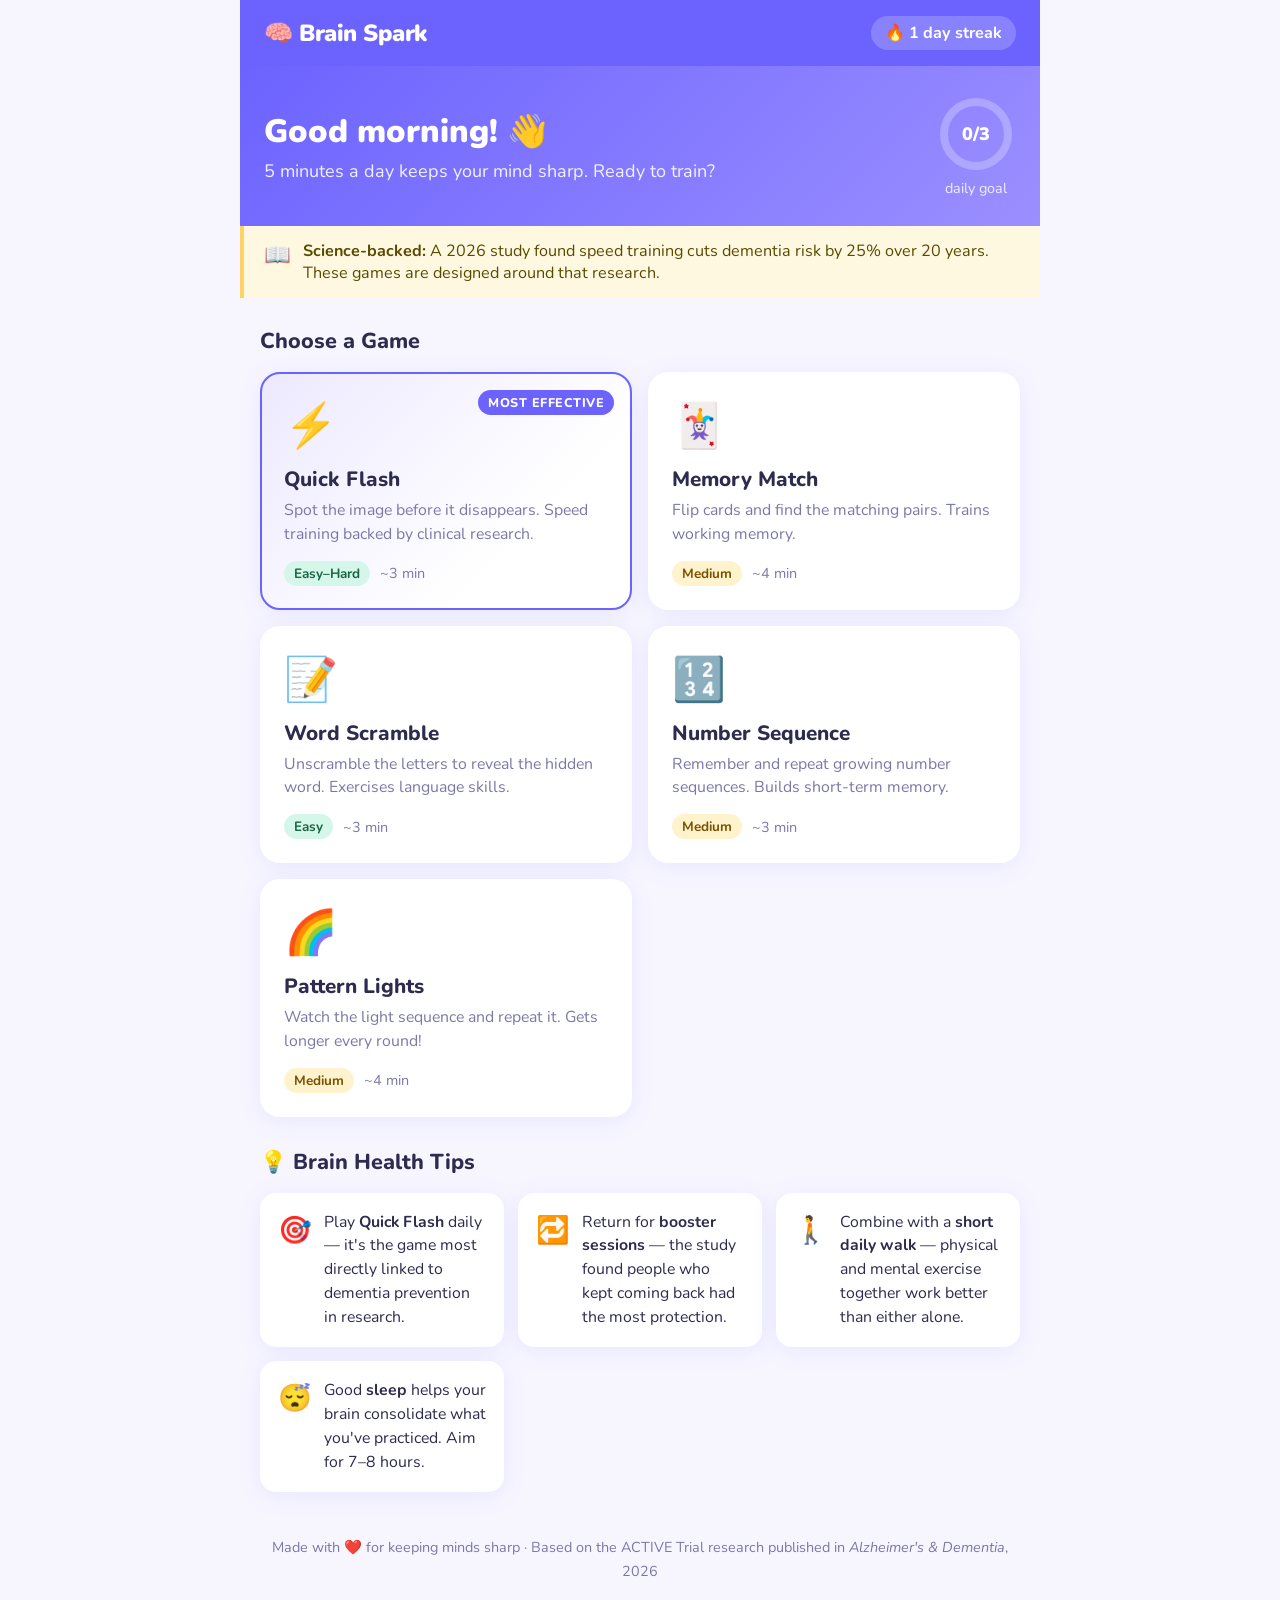
==== index.html @ 7aed293d "Initial Brain Spark app with 5 dementia-prevention games" ====
<!DOCTYPE html>
<html lang="en">
<head>
  <meta charset="UTF-8">
  <meta name="viewport" content="width=device-width, initial-scale=1.0, maximum-scale=1.0">
  <title>Brain Spark – Keep Your Mind Sharp</title>
  <link rel="stylesheet" href="style.css">
  <link rel="preconnect" href="https://fonts.googleapis.com">
  <link href="https://fonts.googleapis.com/css2?family=Nunito:wght@400;600;700;800;900&display=swap" rel="stylesheet">
</head>
<body>
  <div class="app">
    <!-- Header -->
    <header class="header">
      <div class="header-inner">
        <div class="logo">🧠 Brain Spark</div>
        <div class="streak-badge" id="streakBadge">🔥 <span id="streakCount">0</span> day streak</div>
      </div>
    </header>

    <!-- Welcome Banner -->
    <section class="welcome-banner">
      <div class="welcome-text">
        <h1>Good <span id="timeGreeting">day</span>! 👋</h1>
        <p>5 minutes a day keeps your mind sharp. Ready to train?</p>
      </div>
      <div class="daily-progress">
        <div class="progress-ring-wrap">
          <svg class="progress-ring" viewBox="0 0 80 80">
            <circle class="ring-bg" cx="40" cy="40" r="32"/>
            <circle class="ring-fill" id="progressRing" cx="40" cy="40" r="32"
              stroke-dasharray="201" stroke-dashoffset="201"/>
          </svg>
          <div class="ring-label"><span id="gamesPlayed">0</span>/3</div>
        </div>
        <p class="progress-caption">daily goal</p>
      </div>
    </section>

    <!-- Research callout -->
    <div class="research-banner">
      <span class="research-icon">📖</span>
      <span><strong>Science-backed:</strong> A 2026 study found speed training cuts dementia risk by 25% over 20 years. These games are designed around that research.</span>
    </div>

    <!-- Game Grid -->
    <section class="games-section">
      <h2 class="section-title">Choose a Game</h2>
      <div class="game-grid">

        <a href="games/quick-flash.html" class="game-card featured">
          <div class="game-icon">⚡</div>
          <div class="card-badge">Most Effective</div>
          <h3>Quick Flash</h3>
          <p>Spot the image before it disappears. Speed training backed by clinical research.</p>
          <div class="game-meta">
            <span class="difficulty easy">Easy–Hard</span>
            <span class="duration">~3 min</span>
          </div>
        </a>

        <a href="games/memory-match.html" class="game-card">
          <div class="game-icon">🃏</div>
          <h3>Memory Match</h3>
          <p>Flip cards and find the matching pairs. Trains working memory.</p>
          <div class="game-meta">
            <span class="difficulty medium">Medium</span>
            <span class="duration">~4 min</span>
          </div>
        </a>

        <a href="games/word-scramble.html" class="game-card">
          <div class="game-icon">📝</div>
          <h3>Word Scramble</h3>
          <p>Unscramble the letters to reveal the hidden word. Exercises language skills.</p>
          <div class="game-meta">
            <span class="difficulty easy">Easy</span>
            <span class="duration">~3 min</span>
          </div>
        </a>

        <a href="games/number-sequence.html" class="game-card">
          <div class="game-icon">🔢</div>
          <h3>Number Sequence</h3>
          <p>Remember and repeat growing number sequences. Builds short-term memory.</p>
          <div class="game-meta">
            <span class="difficulty medium">Medium</span>
            <span class="duration">~3 min</span>
          </div>
        </a>

        <a href="games/pattern-lights.html" class="game-card">
          <div class="game-icon">🌈</div>
          <h3>Pattern Lights</h3>
          <p>Watch the light sequence and repeat it. Gets longer every round!</p>
          <div class="game-meta">
            <span class="difficulty medium">Medium</span>
            <span class="duration">~4 min</span>
          </div>
        </a>

      </div>
    </section>

    <!-- Tips section -->
    <section class="tips-section">
      <h2 class="section-title">💡 Brain Health Tips</h2>
      <div class="tips-grid">
        <div class="tip-card">
          <div class="tip-icon">🎯</div>
          <p>Play <strong>Quick Flash</strong> daily — it's the game most directly linked to dementia prevention in research.</p>
        </div>
        <div class="tip-card">
          <div class="tip-icon">🔁</div>
          <p>Return for <strong>booster sessions</strong> — the study found people who kept coming back had the most protection.</p>
        </div>
        <div class="tip-card">
          <div class="tip-icon">🚶</div>
          <p>Combine with a <strong>short daily walk</strong> — physical and mental exercise together work better than either alone.</p>
        </div>
        <div class="tip-card">
          <div class="tip-icon">😴</div>
          <p>Good <strong>sleep</strong> helps your brain consolidate what you've practiced. Aim for 7–8 hours.</p>
        </div>
      </div>
    </section>

    <footer class="footer">
      <p>Made with ❤️ for keeping minds sharp · Based on the ACTIVE Trial research published in <em>Alzheimer's & Dementia</em>, 2026</p>
    </footer>
  </div>

  <script>
    // Greeting
    const hour = new Date().getHours();
    const greet = hour < 12 ? 'morning' : hour < 18 ? 'afternoon' : 'evening';
    document.getElementById('timeGreeting').textContent = greet;

    // Streak & progress from localStorage
    const today = new Date().toDateString();
    let stats = JSON.parse(localStorage.getItem('brainSpark') || '{}');
    if (!stats.lastDate) stats = { streak: 0, lastDate: '', gamesPlayed: 0, totalSessions: 0 };

    if (stats.lastDate !== today) {
      const yesterday = new Date(); yesterday.setDate(yesterday.getDate() - 1);
      if (stats.lastDate === yesterday.toDateString()) {
        stats.streak = (stats.streak || 0) + 1;
      } else if (stats.lastDate !== today) {
        stats.streak = 1;
      }
      stats.gamesPlayed = 0;
      stats.lastDate = today;
      localStorage.setItem('brainSpark', JSON.stringify(stats));
    }

    document.getElementById('streakCount').textContent = stats.streak || 0;
    const gp = Math.min(stats.gamesPlayed || 0, 3);
    document.getElementById('gamesPlayed').textContent = gp;
    const offset = 201 - (201 * gp / 3);
    document.getElementById('progressRing').style.strokeDashoffset = offset;
  </script>
</body>
</html>
---- style.css ----
*, *::before, *::after { box-sizing: border-box; margin: 0; padding: 0; }

:root {
  --primary: #6c63ff;
  --primary-light: #ede9ff;
  --accent: #ff6584;
  --green: #43c59e;
  --yellow: #ffd166;
  --orange: #f4845f;
  --bg: #f7f6ff;
  --card-bg: #ffffff;
  --text: #2d2b4e;
  --text-muted: #7b78a8;
  --radius: 20px;
  --shadow: 0 4px 24px rgba(108,99,255,0.10);
}

html { font-size: 18px; }

body {
  font-family: 'Nunito', sans-serif;
  background: var(--bg);
  color: var(--text);
  min-height: 100vh;
}

.app { max-width: 800px; margin: 0 auto; padding-bottom: 40px; }

/* HEADER */
.header {
  background: var(--primary);
  padding: 16px 24px;
  position: sticky; top: 0; z-index: 100;
}
.header-inner { display: flex; align-items: center; justify-content: space-between; }
.logo { color: white; font-size: 1.3rem; font-weight: 900; letter-spacing: -0.5px; }
.streak-badge {
  background: rgba(255,255,255,0.2);
  color: white;
  font-weight: 700;
  padding: 6px 14px;
  border-radius: 50px;
  font-size: 0.9rem;
}

/* WELCOME */
.welcome-banner {
  background: linear-gradient(135deg, #6c63ff 0%, #9b8fff 100%);
  color: white;
  padding: 28px 24px;
  display: flex;
  align-items: center;
  justify-content: space-between;
  gap: 20px;
}
.welcome-text h1 { font-size: 1.8rem; font-weight: 900; }
.welcome-text p { font-size: 1rem; opacity: 0.9; margin-top: 6px; }

.progress-ring-wrap { position: relative; width: 80px; height: 80px; flex-shrink: 0; }
.progress-ring { width: 80px; height: 80px; transform: rotate(-90deg); }
.ring-bg { fill: none; stroke: rgba(255,255,255,0.25); stroke-width: 8; }
.ring-fill { fill: none; stroke: var(--yellow); stroke-width: 8; stroke-linecap: round; transition: stroke-dashoffset 0.6s ease; }
.ring-label {
  position: absolute; top: 50%; left: 50%; transform: translate(-50%,-50%);
  font-size: 1rem; font-weight: 900; color: white;
}
.progress-caption { color: rgba(255,255,255,0.85); font-size: 0.8rem; text-align: center; margin-top: 4px; }

/* RESEARCH BANNER */
.research-banner {
  background: #fff8e1;
  border-left: 4px solid var(--yellow);
  padding: 14px 20px;
  display: flex;
  gap: 12px;
  align-items: flex-start;
  font-size: 0.9rem;
  color: #5a4a00;
}
.research-icon { font-size: 1.2rem; flex-shrink: 0; }

/* GAMES */
.games-section { padding: 28px 20px 10px; }
.section-title { font-size: 1.2rem; font-weight: 800; margin-bottom: 16px; color: var(--text); }

.game-grid {
  display: grid;
  grid-template-columns: repeat(auto-fill, minmax(280px, 1fr));
  gap: 16px;
}

.game-card {
  background: var(--card-bg);
  border-radius: var(--radius);
  padding: 22px;
  text-decoration: none;
  color: var(--text);
  box-shadow: var(--shadow);
  position: relative;
  transition: transform 0.18s, box-shadow 0.18s;
  display: block;
  border: 2px solid transparent;
}
.game-card:hover, .game-card:active {
  transform: translateY(-3px);
  box-shadow: 0 8px 32px rgba(108,99,255,0.18);
  border-color: var(--primary);
}
.game-card.featured { border-color: var(--primary); background: linear-gradient(135deg, #ede9ff 0%, #fff 70%); }

.card-badge {
  position: absolute; top: 16px; right: 16px;
  background: var(--primary);
  color: white;
  font-size: 0.7rem;
  font-weight: 800;
  padding: 4px 10px;
  border-radius: 50px;
  text-transform: uppercase;
  letter-spacing: 0.5px;
}
.game-icon { font-size: 2.4rem; margin-bottom: 10px; }
.game-card h3 { font-size: 1.15rem; font-weight: 800; margin-bottom: 6px; }
.game-card p { font-size: 0.88rem; color: var(--text-muted); line-height: 1.5; }
.game-meta { display: flex; gap: 10px; margin-top: 14px; align-items: center; }
.difficulty {
  font-size: 0.75rem; font-weight: 700; padding: 3px 10px; border-radius: 50px;
}
.easy { background: #d4f7e9; color: #1a6644; }
.medium { background: #fff3cd; color: #7a5200; }
.hard { background: #fde0e0; color: #8b1a1a; }
.duration { font-size: 0.8rem; color: var(--text-muted); }

/* TIPS */
.tips-section { padding: 20px 20px; }
.tips-grid { display: grid; grid-template-columns: repeat(auto-fill, minmax(240px, 1fr)); gap: 14px; }
.tip-card {
  background: white;
  border-radius: 16px;
  padding: 18px;
  display: flex;
  gap: 12px;
  align-items: flex-start;
  box-shadow: var(--shadow);
  font-size: 0.88rem;
  line-height: 1.5;
}
.tip-icon { font-size: 1.5rem; flex-shrink: 0; }

/* FOOTER */
.footer { text-align: center; padding: 24px 20px 10px; font-size: 0.8rem; color: var(--text-muted); line-height: 1.6; }

/* ===== SHARED GAME STYLES ===== */
.game-page { max-width: 680px; margin: 0 auto; min-height: 100vh; padding-bottom: 40px; }

.game-header {
  background: var(--primary);
  padding: 14px 20px;
  display: flex;
  align-items: center;
  gap: 16px;
  position: sticky; top: 0; z-index: 100;
}
.back-btn {
  color: white; text-decoration: none; font-size: 1.5rem;
  line-height: 1; display: flex; align-items: center;
}
.game-title { color: white; font-size: 1.1rem; font-weight: 800; flex: 1; }
.game-score-header {
  color: white; font-weight: 700; font-size: 0.95rem;
  background: rgba(255,255,255,0.2); padding: 5px 12px; border-radius: 50px;
}

.game-body { padding: 24px 20px; }

.score-bar {
  display: flex; gap: 16px; justify-content: center;
  background: white; border-radius: 16px; padding: 16px;
  box-shadow: var(--shadow); margin-bottom: 24px;
}
.score-item { text-align: center; }
.score-num { font-size: 1.6rem; font-weight: 900; color: var(--primary); }
.score-label { font-size: 0.75rem; color: var(--text-muted); font-weight: 600; }

.instruction-card {
  background: var(--primary-light);
  border-radius: 16px;
  padding: 18px 20px;
  text-align: center;
  margin-bottom: 20px;
  font-size: 1rem;
  color: var(--text);
  font-weight: 600;
  line-height: 1.5;
}

.big-btn {
  display: block;
  width: 100%;
  padding: 18px;
  font-family: 'Nunito', sans-serif;
  font-size: 1.15rem;
  font-weight: 800;
  color: white;
  background: var(--primary);
  border: none;
  border-radius: 16px;
  cursor: pointer;
  text-align: center;
  transition: transform 0.15s, box-shadow 0.15s;
  box-shadow: 0 4px 16px rgba(108,99,255,0.35);
  margin-top: 16px;
}
.big-btn:active { transform: scale(0.97); }
.big-btn.green { background: var(--green); box-shadow: 0 4px 16px rgba(67,197,158,0.35); }
.big-btn.orange { background: var(--orange); box-shadow: 0 4px 16px rgba(244,132,95,0.35); }

.result-overlay {
  display: none;
  position: fixed; inset: 0;
  background: rgba(45,43,78,0.7);
  z-index: 200;
  align-items: center;
  justify-content: center;
}
.result-overlay.show { display: flex; }
.result-box {
  background: white; border-radius: 24px; padding: 36px 32px;
  max-width: 360px; width: 90%; text-align: center;
  animation: popIn 0.35s cubic-bezier(0.34,1.56,0.64,1);
}
@keyframes popIn { from { transform: scale(0.7); opacity: 0; } to { transform: scale(1); opacity: 1; } }
.result-emoji { font-size: 4rem; margin-bottom: 12px; }
.result-box h2 { font-size: 1.6rem; font-weight: 900; margin-bottom: 8px; }
.result-box p { color: var(--text-muted); margin-bottom: 20px; line-height: 1.5; }
.result-actions { display: flex; flex-direction: column; gap: 10px; }

/* Responsive */
@media (max-width: 500px) {
  html { font-size: 16px; }
  .welcome-banner { flex-direction: column; text-align: center; }
  .welcome-text h1 { font-size: 1.5rem; }
  .game-grid { grid-template-columns: 1fr; }
}
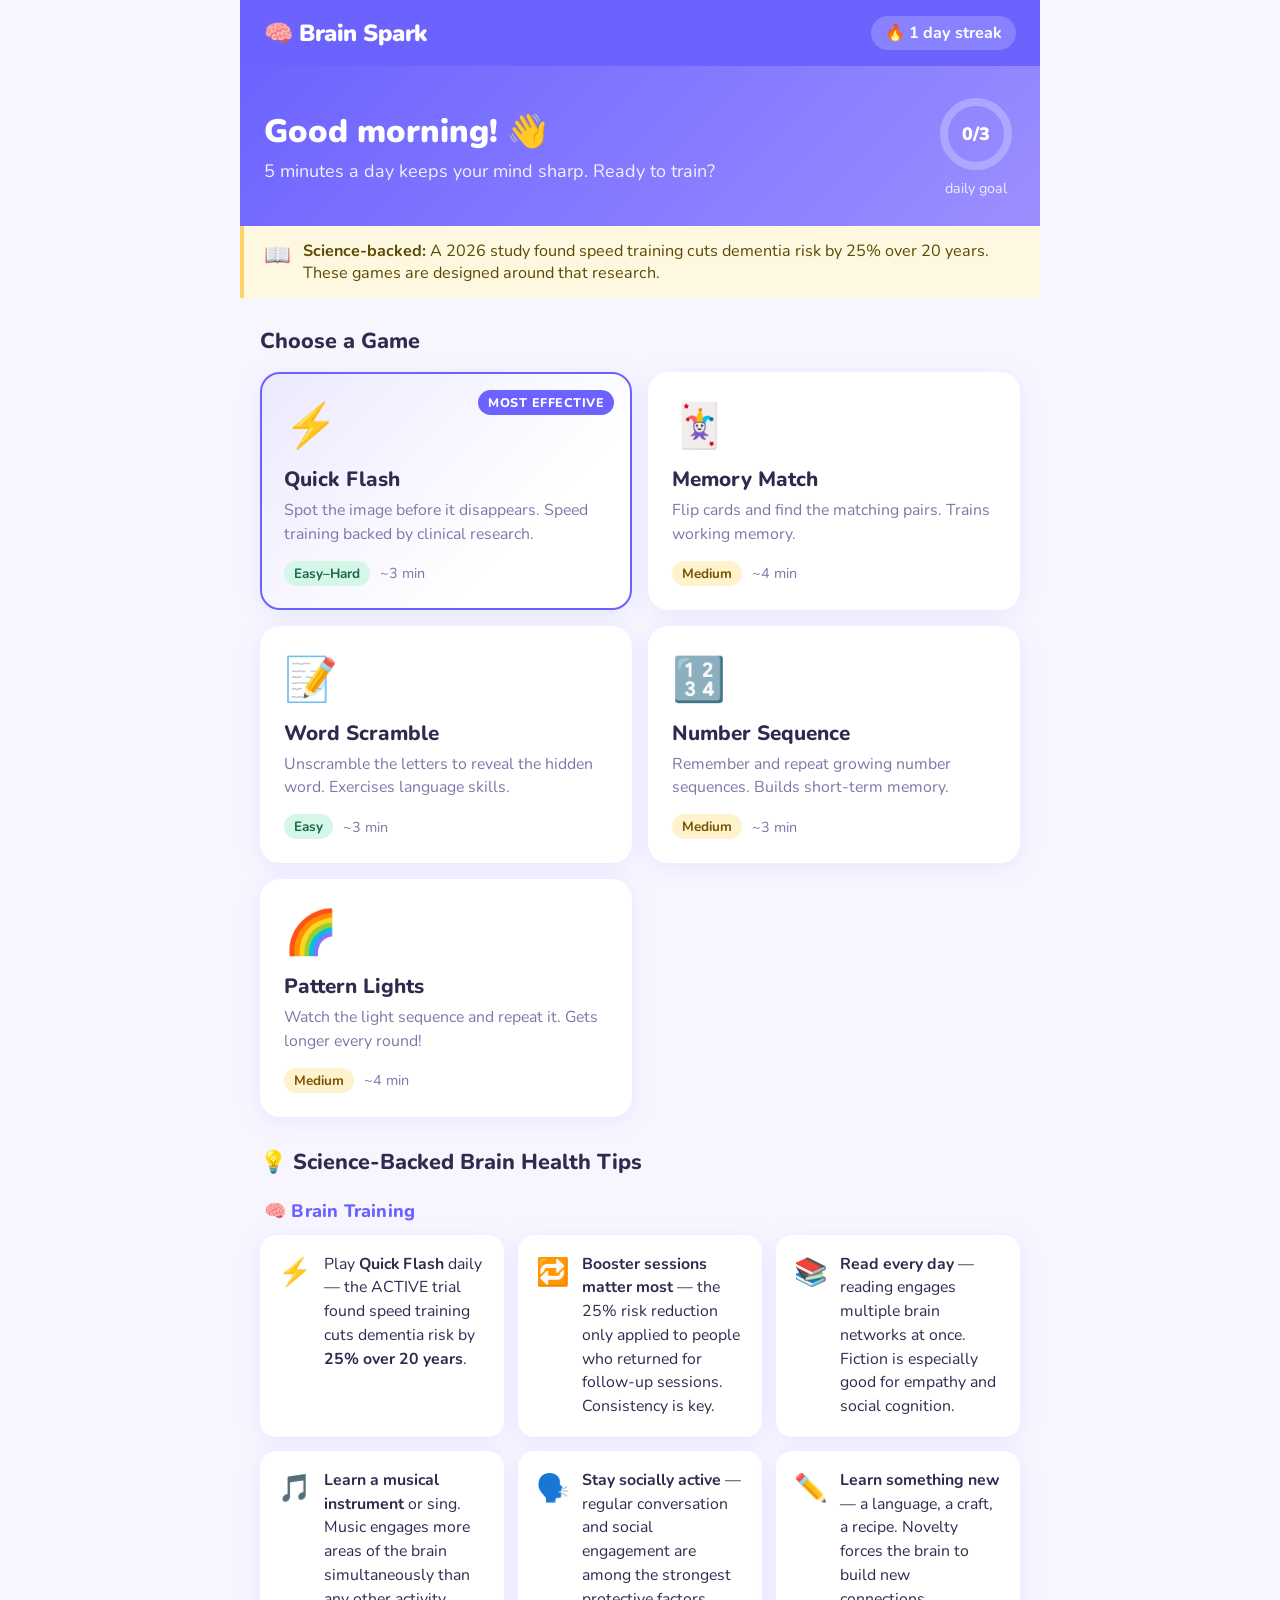
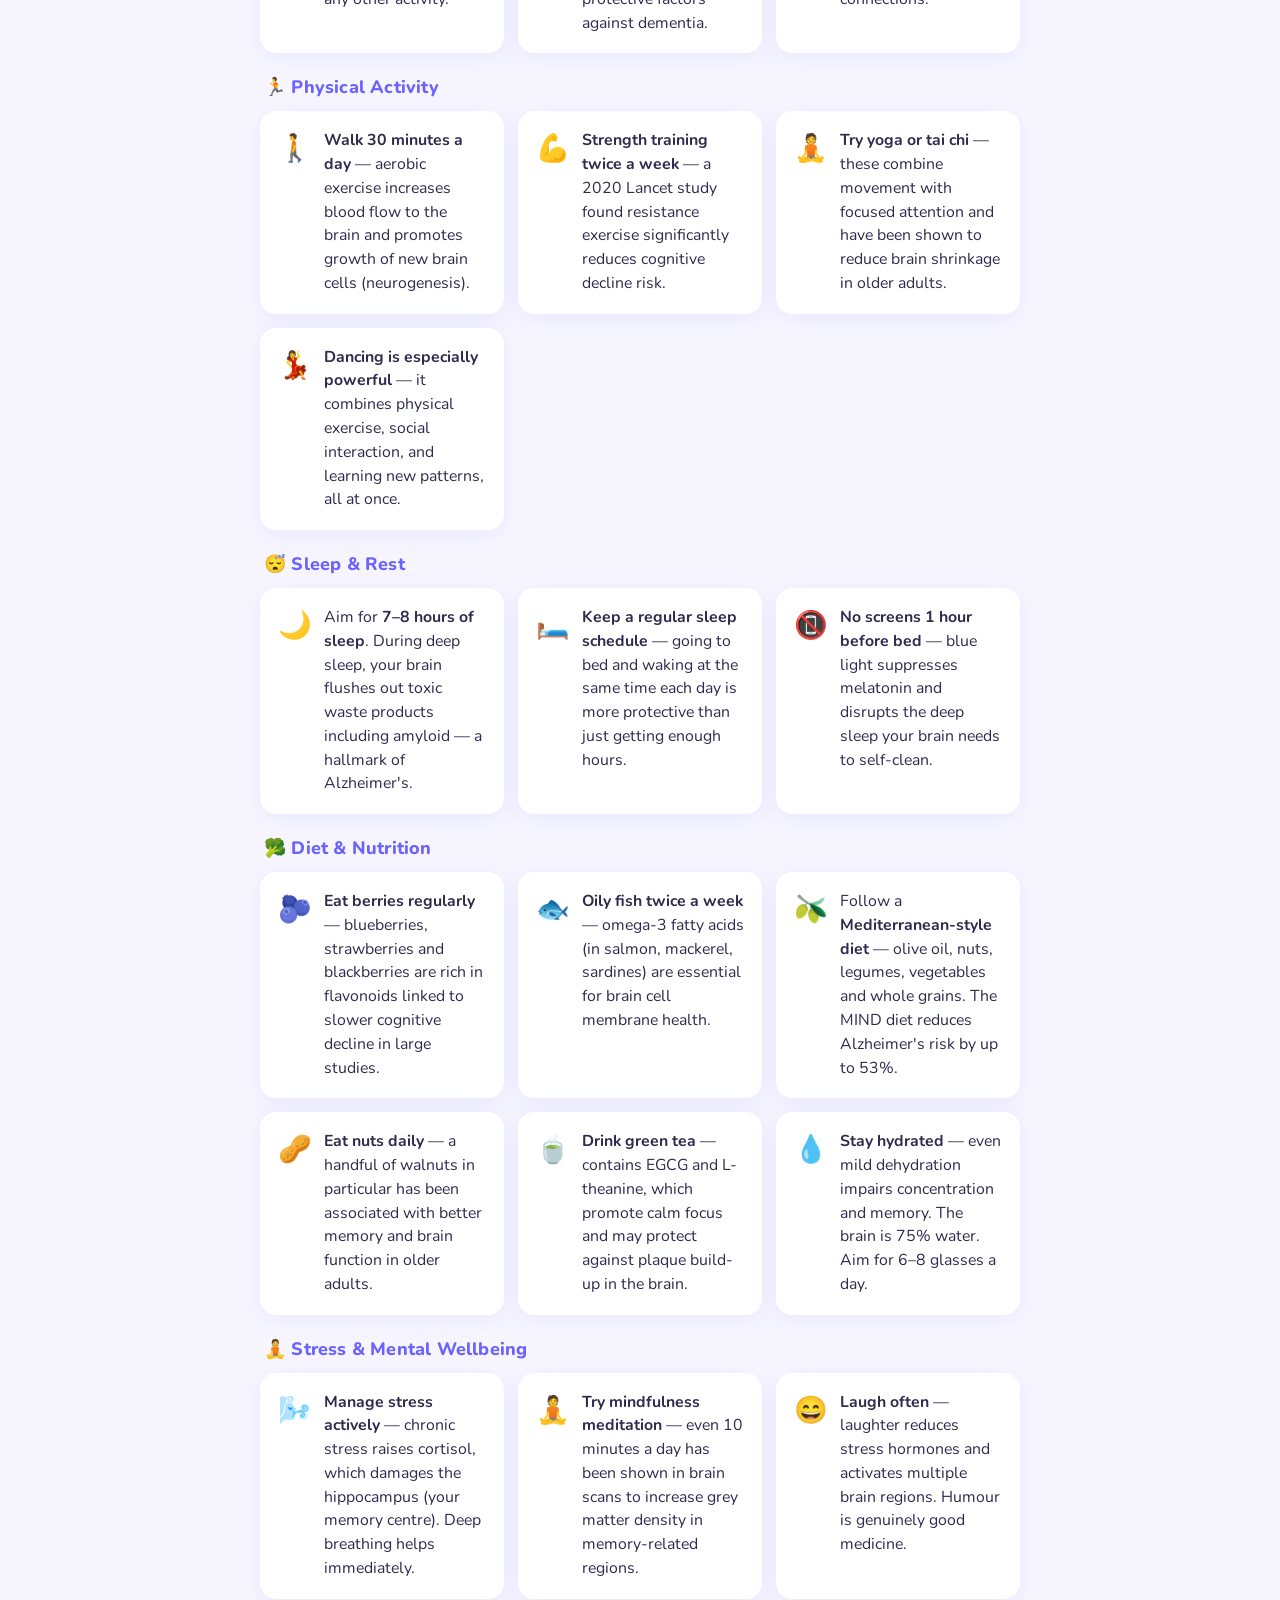
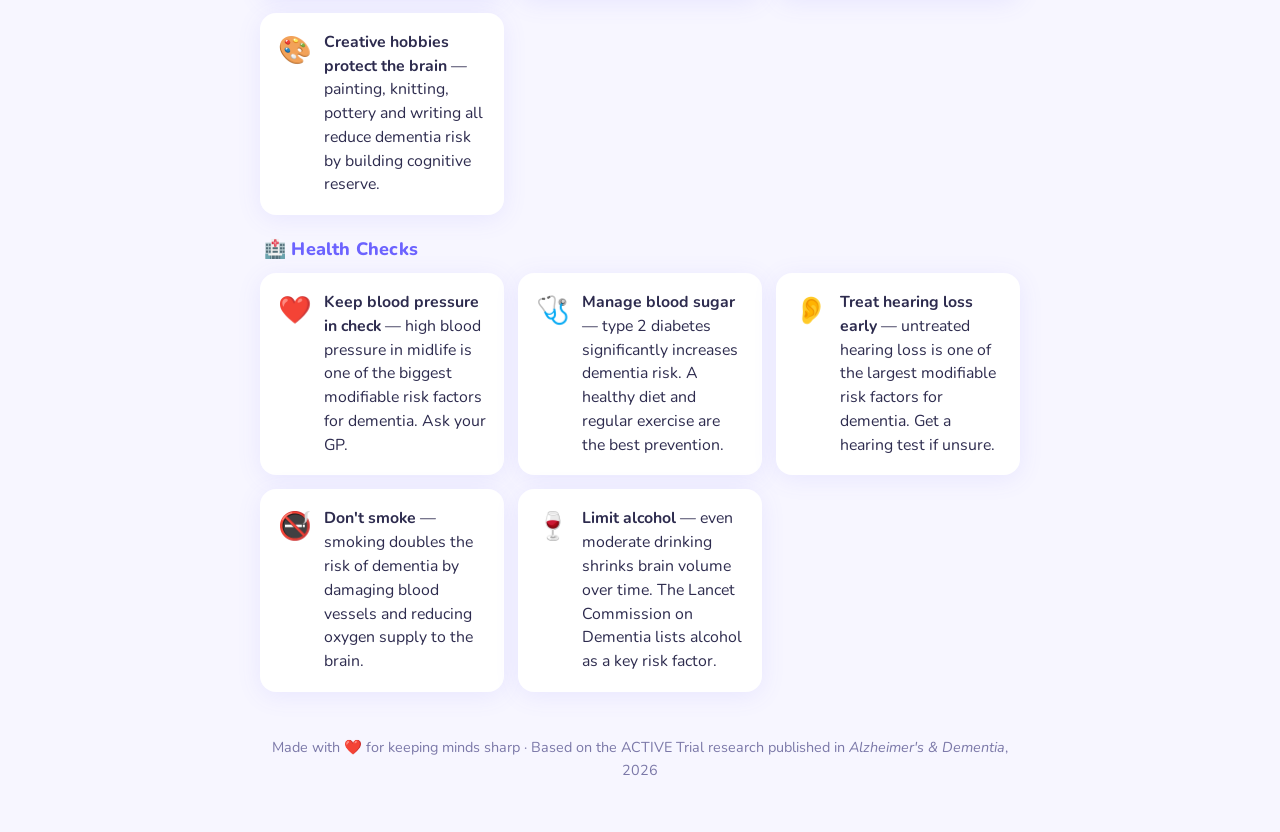
==== commit e1b4f5fd: "Expand tips section with 25 science-backed brain health tips across 5 categories" ====
--- a/index.html
+++ b/index.html
@@ -104,25 +104,144 @@
 
     <!-- Tips section -->
     <section class="tips-section">
-      <h2 class="section-title">💡 Brain Health Tips</h2>
-      <div class="tips-grid">
-        <div class="tip-card">
-          <div class="tip-icon">🎯</div>
-          <p>Play <strong>Quick Flash</strong> daily — it's the game most directly linked to dementia prevention in research.</p>
+      <h2 class="section-title">💡 Science-Backed Brain Health Tips</h2>
+
+      <div class="tips-category-label">🧠 Brain Training</div>
+      <div class="tips-grid">
+        <div class="tip-card">
+          <div class="tip-icon">⚡</div>
+          <p>Play <strong>Quick Flash</strong> daily — the ACTIVE trial found speed training cuts dementia risk by <strong>25% over 20 years</strong>.</p>
         </div>
         <div class="tip-card">
           <div class="tip-icon">🔁</div>
-          <p>Return for <strong>booster sessions</strong> — the study found people who kept coming back had the most protection.</p>
-        </div>
+          <p><strong>Booster sessions matter most</strong> — the 25% risk reduction only applied to people who returned for follow-up sessions. Consistency is key.</p>
+        </div>
+        <div class="tip-card">
+          <div class="tip-icon">📚</div>
+          <p><strong>Read every day</strong> — reading engages multiple brain networks at once. Fiction is especially good for empathy and social cognition.</p>
+        </div>
+        <div class="tip-card">
+          <div class="tip-icon">🎵</div>
+          <p><strong>Learn a musical instrument</strong> or sing. Music engages more areas of the brain simultaneously than any other activity.</p>
+        </div>
+        <div class="tip-card">
+          <div class="tip-icon">🗣️</div>
+          <p><strong>Stay socially active</strong> — regular conversation and social engagement are among the strongest protective factors against dementia.</p>
+        </div>
+        <div class="tip-card">
+          <div class="tip-icon">✏️</div>
+          <p><strong>Learn something new</strong> — a language, a craft, a recipe. Novelty forces the brain to build new connections.</p>
+        </div>
+      </div>
+
+      <div class="tips-category-label">🏃 Physical Activity</div>
+      <div class="tips-grid">
         <div class="tip-card">
           <div class="tip-icon">🚶</div>
-          <p>Combine with a <strong>short daily walk</strong> — physical and mental exercise together work better than either alone.</p>
-        </div>
-        <div class="tip-card">
-          <div class="tip-icon">😴</div>
-          <p>Good <strong>sleep</strong> helps your brain consolidate what you've practiced. Aim for 7–8 hours.</p>
-        </div>
-      </div>
+          <p><strong>Walk 30 minutes a day</strong> — aerobic exercise increases blood flow to the brain and promotes growth of new brain cells (neurogenesis).</p>
+        </div>
+        <div class="tip-card">
+          <div class="tip-icon">💪</div>
+          <p><strong>Strength training twice a week</strong> — a 2020 Lancet study found resistance exercise significantly reduces cognitive decline risk.</p>
+        </div>
+        <div class="tip-card">
+          <div class="tip-icon">🧘</div>
+          <p><strong>Try yoga or tai chi</strong> — these combine movement with focused attention and have been shown to reduce brain shrinkage in older adults.</p>
+        </div>
+        <div class="tip-card">
+          <div class="tip-icon">💃</div>
+          <p><strong>Dancing is especially powerful</strong> — it combines physical exercise, social interaction, and learning new patterns, all at once.</p>
+        </div>
+      </div>
+
+      <div class="tips-category-label">😴 Sleep & Rest</div>
+      <div class="tips-grid">
+        <div class="tip-card">
+          <div class="tip-icon">🌙</div>
+          <p>Aim for <strong>7–8 hours of sleep</strong>. During deep sleep, your brain flushes out toxic waste products including amyloid — a hallmark of Alzheimer's.</p>
+        </div>
+        <div class="tip-card">
+          <div class="tip-icon">🛏️</div>
+          <p><strong>Keep a regular sleep schedule</strong> — going to bed and waking at the same time each day is more protective than just getting enough hours.</p>
+        </div>
+        <div class="tip-card">
+          <div class="tip-icon">📵</div>
+          <p><strong>No screens 1 hour before bed</strong> — blue light suppresses melatonin and disrupts the deep sleep your brain needs to self-clean.</p>
+        </div>
+      </div>
+
+      <div class="tips-category-label">🥦 Diet & Nutrition</div>
+      <div class="tips-grid">
+        <div class="tip-card">
+          <div class="tip-icon">🫐</div>
+          <p><strong>Eat berries regularly</strong> — blueberries, strawberries and blackberries are rich in flavonoids linked to slower cognitive decline in large studies.</p>
+        </div>
+        <div class="tip-card">
+          <div class="tip-icon">🐟</div>
+          <p><strong>Oily fish twice a week</strong> — omega-3 fatty acids (in salmon, mackerel, sardines) are essential for brain cell membrane health.</p>
+        </div>
+        <div class="tip-card">
+          <div class="tip-icon">🫒</div>
+          <p>Follow a <strong>Mediterranean-style diet</strong> — olive oil, nuts, legumes, vegetables and whole grains. The MIND diet reduces Alzheimer's risk by up to 53%.</p>
+        </div>
+        <div class="tip-card">
+          <div class="tip-icon">🥜</div>
+          <p><strong>Eat nuts daily</strong> — a handful of walnuts in particular has been associated with better memory and brain function in older adults.</p>
+        </div>
+        <div class="tip-card">
+          <div class="tip-icon">🍵</div>
+          <p><strong>Drink green tea</strong> — contains EGCG and L-theanine, which promote calm focus and may protect against plaque build-up in the brain.</p>
+        </div>
+        <div class="tip-card">
+          <div class="tip-icon">💧</div>
+          <p><strong>Stay hydrated</strong> — even mild dehydration impairs concentration and memory. The brain is 75% water. Aim for 6–8 glasses a day.</p>
+        </div>
+      </div>
+
+      <div class="tips-category-label">🧘 Stress & Mental Wellbeing</div>
+      <div class="tips-grid">
+        <div class="tip-card">
+          <div class="tip-icon">🌬️</div>
+          <p><strong>Manage stress actively</strong> — chronic stress raises cortisol, which damages the hippocampus (your memory centre). Deep breathing helps immediately.</p>
+        </div>
+        <div class="tip-card">
+          <div class="tip-icon">🧘</div>
+          <p><strong>Try mindfulness meditation</strong> — even 10 minutes a day has been shown in brain scans to increase grey matter density in memory-related regions.</p>
+        </div>
+        <div class="tip-card">
+          <div class="tip-icon">😄</div>
+          <p><strong>Laugh often</strong> — laughter reduces stress hormones and activates multiple brain regions. Humour is genuinely good medicine.</p>
+        </div>
+        <div class="tip-card">
+          <div class="tip-icon">🎨</div>
+          <p><strong>Creative hobbies protect the brain</strong> — painting, knitting, pottery and writing all reduce dementia risk by building cognitive reserve.</p>
+        </div>
+      </div>
+
+      <div class="tips-category-label">🏥 Health Checks</div>
+      <div class="tips-grid">
+        <div class="tip-card">
+          <div class="tip-icon">❤️</div>
+          <p><strong>Keep blood pressure in check</strong> — high blood pressure in midlife is one of the biggest modifiable risk factors for dementia. Ask your GP.</p>
+        </div>
+        <div class="tip-card">
+          <div class="tip-icon">🩺</div>
+          <p><strong>Manage blood sugar</strong> — type 2 diabetes significantly increases dementia risk. A healthy diet and regular exercise are the best prevention.</p>
+        </div>
+        <div class="tip-card">
+          <div class="tip-icon">👂</div>
+          <p><strong>Treat hearing loss early</strong> — untreated hearing loss is one of the largest modifiable risk factors for dementia. Get a hearing test if unsure.</p>
+        </div>
+        <div class="tip-card">
+          <div class="tip-icon">🚭</div>
+          <p><strong>Don't smoke</strong> — smoking doubles the risk of dementia by damaging blood vessels and reducing oxygen supply to the brain.</p>
+        </div>
+        <div class="tip-card">
+          <div class="tip-icon">🍷</div>
+          <p><strong>Limit alcohol</strong> — even moderate drinking shrinks brain volume over time. The Lancet Commission on Dementia lists alcohol as a key risk factor.</p>
+        </div>
+      </div>
+
     </section>
 
     <footer class="footer">
--- a/style.css
+++ b/style.css
@@ -147,6 +147,15 @@
 }
 .tip-icon { font-size: 1.5rem; flex-shrink: 0; }
 
+.tips-category-label {
+  font-size: 1rem;
+  font-weight: 800;
+  color: var(--primary);
+  margin: 22px 0 12px;
+  padding-left: 4px;
+  letter-spacing: 0.2px;
+}
+
 /* FOOTER */
 .footer { text-align: center; padding: 24px 20px 10px; font-size: 0.8rem; color: var(--text-muted); line-height: 1.6; }
 
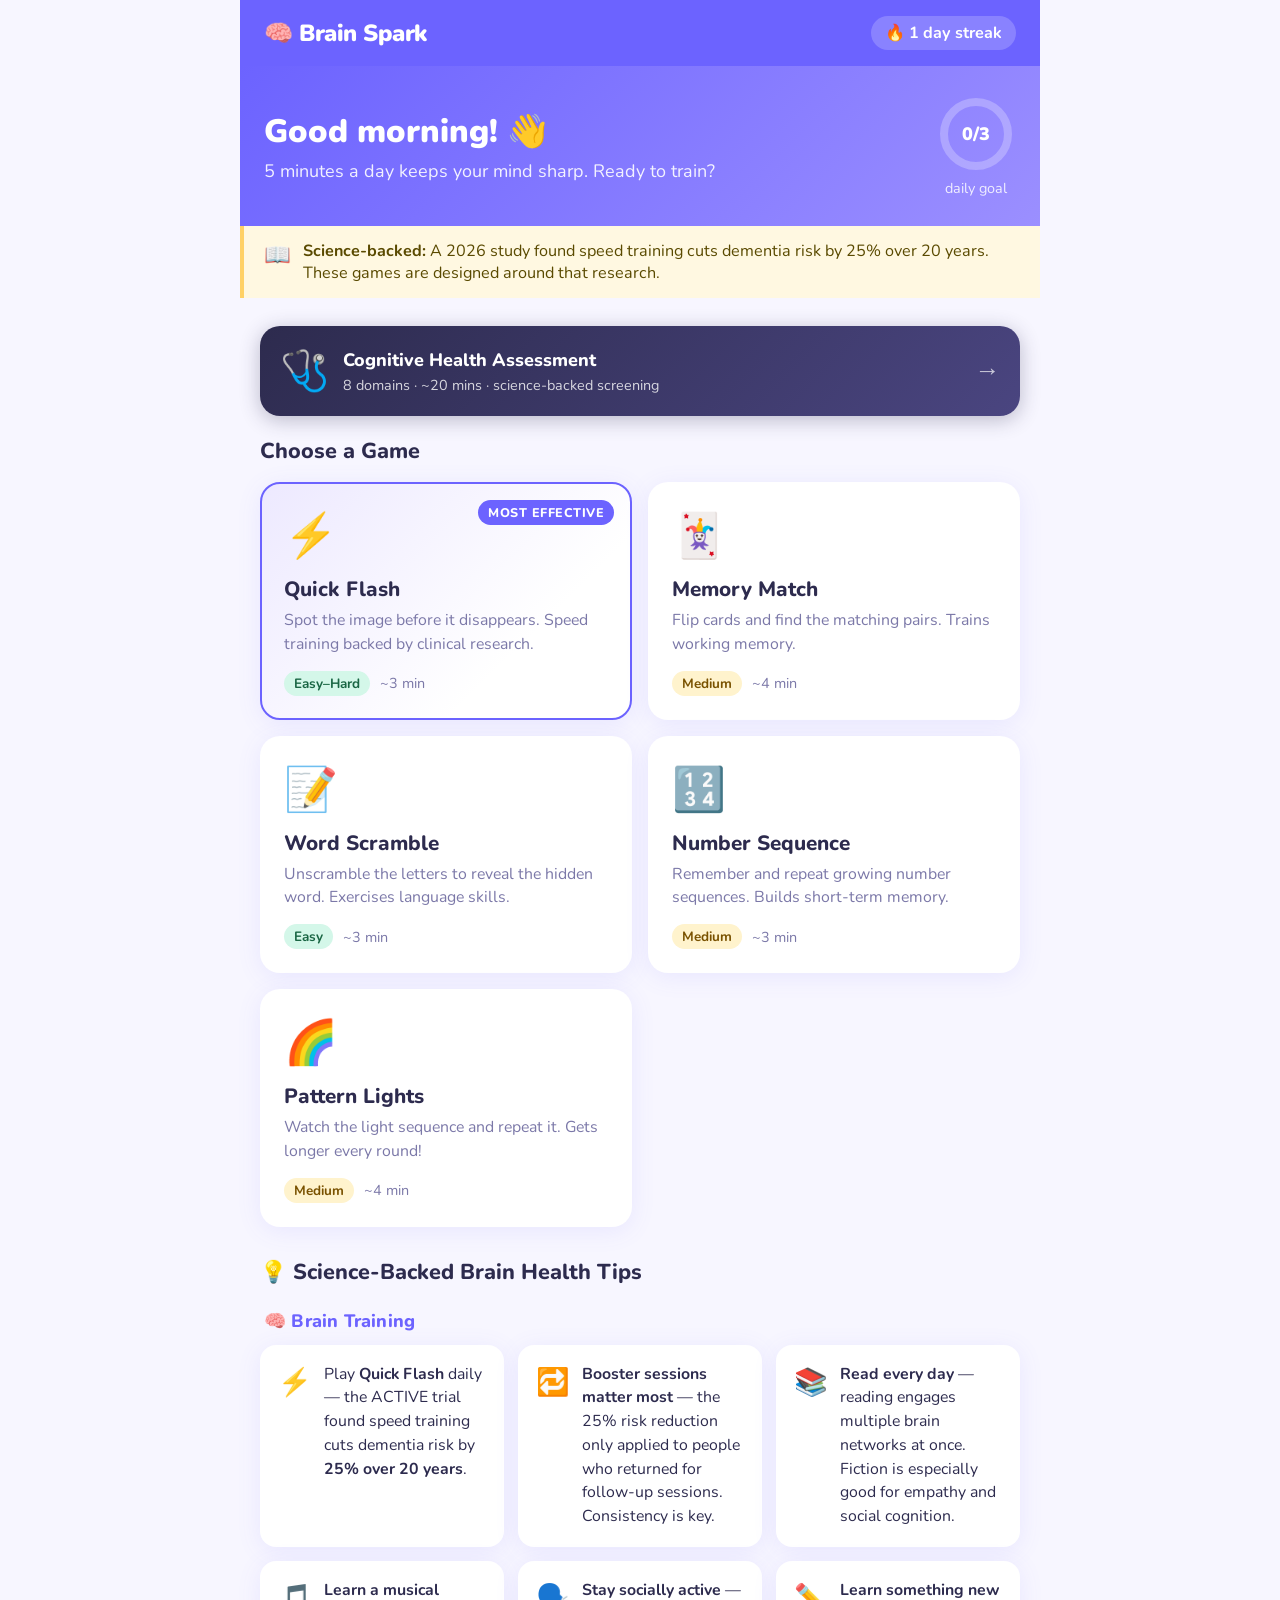
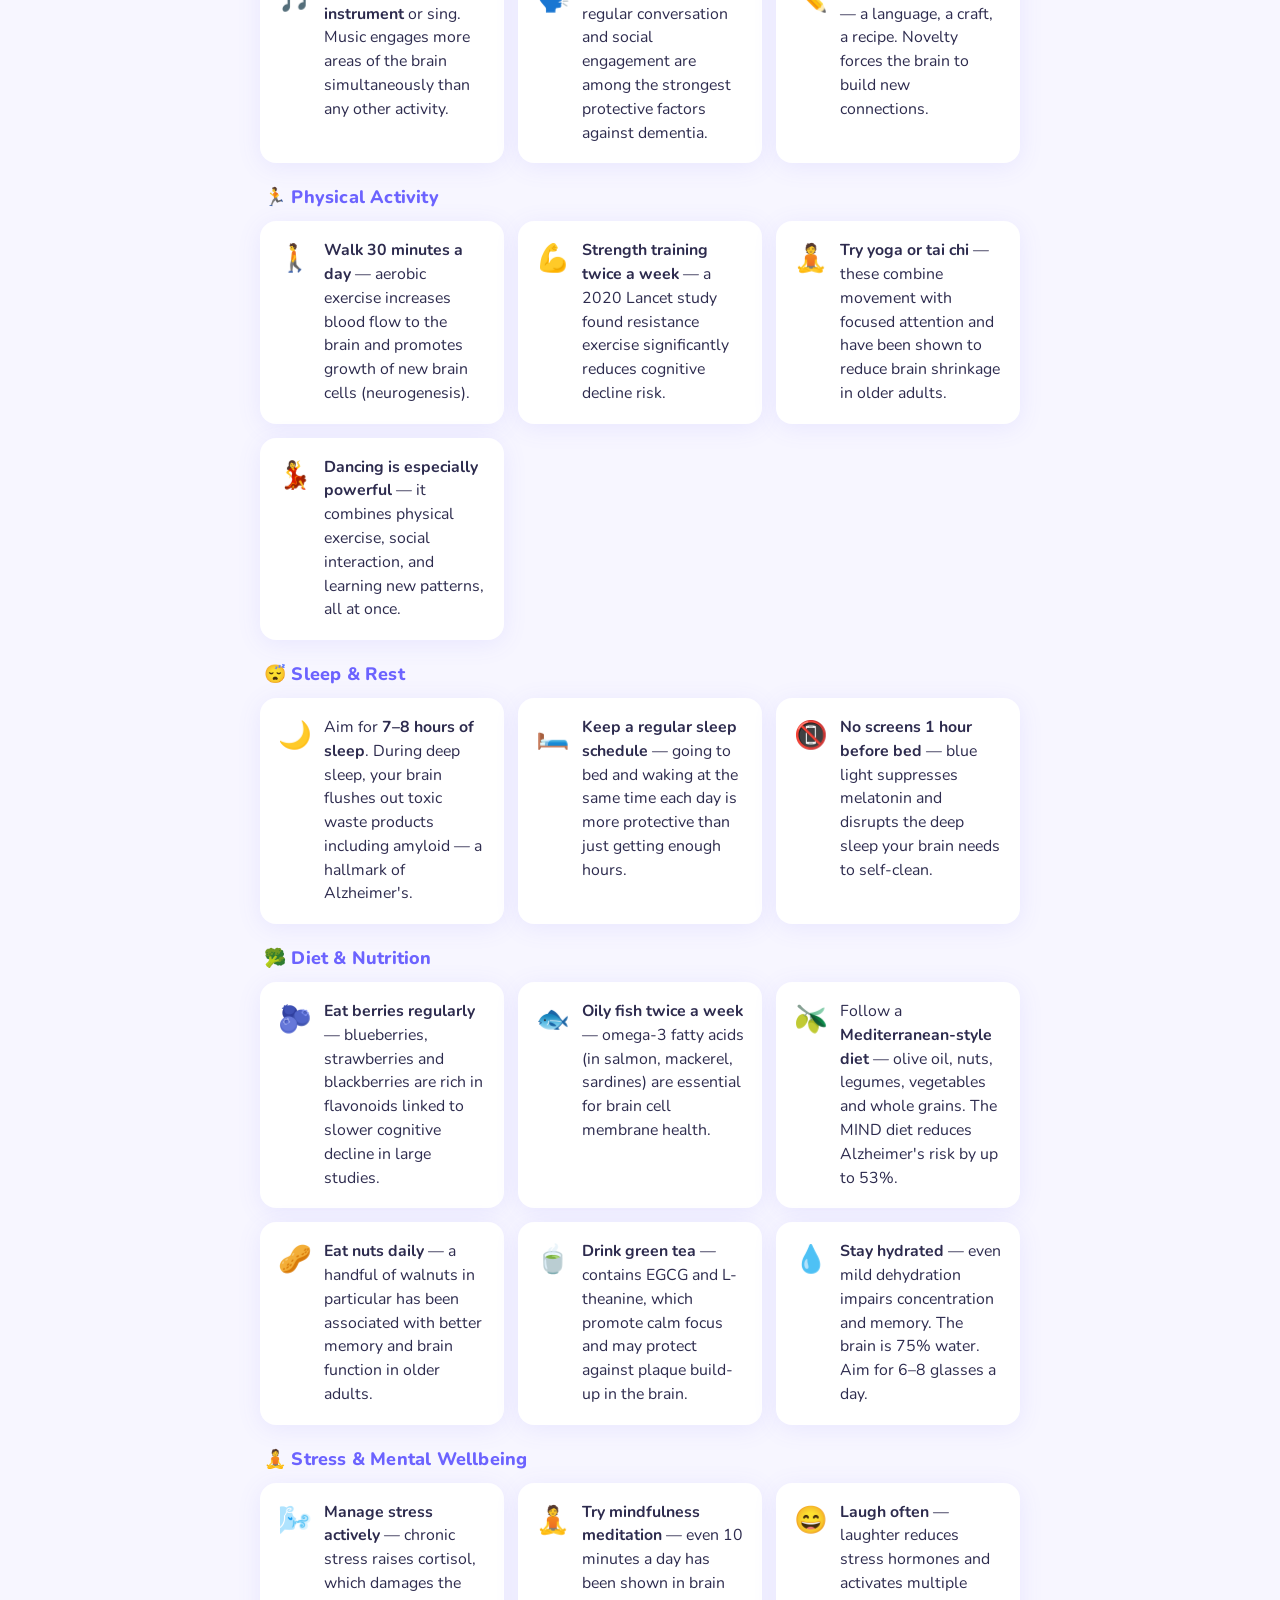
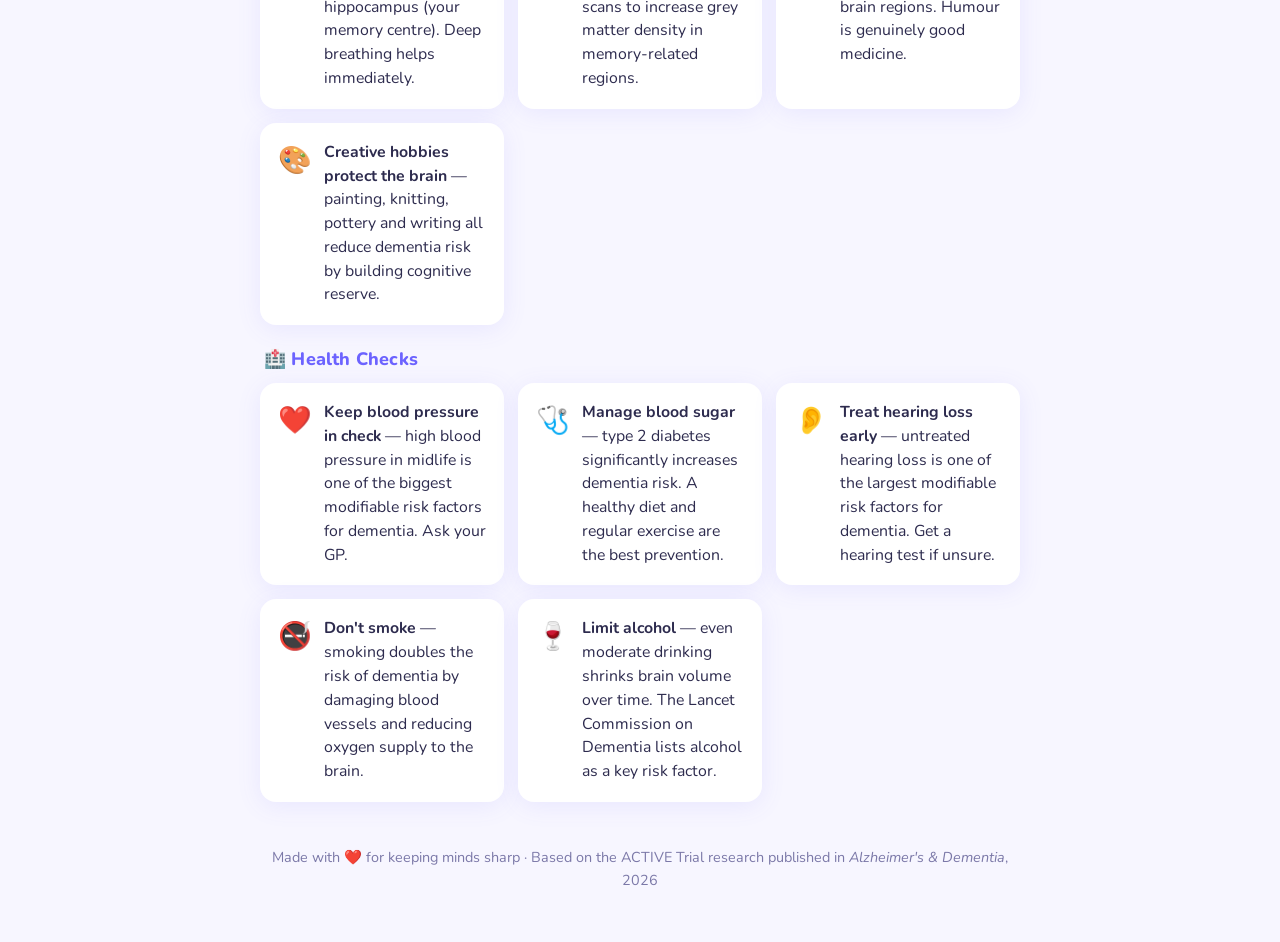
==== commit 66fcc0e7: "Add comprehensive science-backed cognitive health assessment (8 domains, MMSE/MoCA/ACE-III based)" ====
--- a/index.html
+++ b/index.html
@@ -45,6 +45,18 @@
 
     <!-- Game Grid -->
     <section class="games-section">
+      <!-- Cognitive Test Banner -->
+      <a href="test.html" class="test-banner">
+        <div class="test-banner-left">
+          <div class="test-banner-icon">🩺</div>
+          <div>
+            <div class="test-banner-title">Cognitive Health Assessment</div>
+            <div class="test-banner-sub">8 domains · ~20 mins · science-backed screening</div>
+          </div>
+        </div>
+        <div class="test-banner-arrow">→</div>
+      </a>
+
       <h2 class="section-title">Choose a Game</h2>
       <div class="game-grid">
 
--- a/style.css
+++ b/style.css
@@ -159,6 +159,22 @@
 /* FOOTER */
 .footer { text-align: center; padding: 24px 20px 10px; font-size: 0.8rem; color: var(--text-muted); line-height: 1.6; }
 
+/* TEST BANNER */
+.test-banner {
+  display: flex; align-items: center; justify-content: space-between;
+  background: linear-gradient(135deg, #2d2b4e, #4a4580);
+  border-radius: var(--radius); padding: 18px 20px;
+  text-decoration: none; color: white; margin-bottom: 20px;
+  box-shadow: 0 4px 20px rgba(45,43,78,0.3);
+  transition: transform 0.15s, box-shadow 0.15s;
+}
+.test-banner:active { transform: translateY(-2px); box-shadow: 0 8px 28px rgba(45,43,78,0.4); }
+.test-banner-left { display: flex; align-items: center; gap: 14px; }
+.test-banner-icon { font-size: 2.2rem; }
+.test-banner-title { font-size: 1rem; font-weight: 800; margin-bottom: 3px; }
+.test-banner-sub { font-size: 0.8rem; opacity: 0.8; }
+.test-banner-arrow { font-size: 1.4rem; opacity: 0.7; }
+
 /* ===== SHARED GAME STYLES ===== */
 .game-page { max-width: 680px; margin: 0 auto; min-height: 100vh; padding-bottom: 40px; }
 
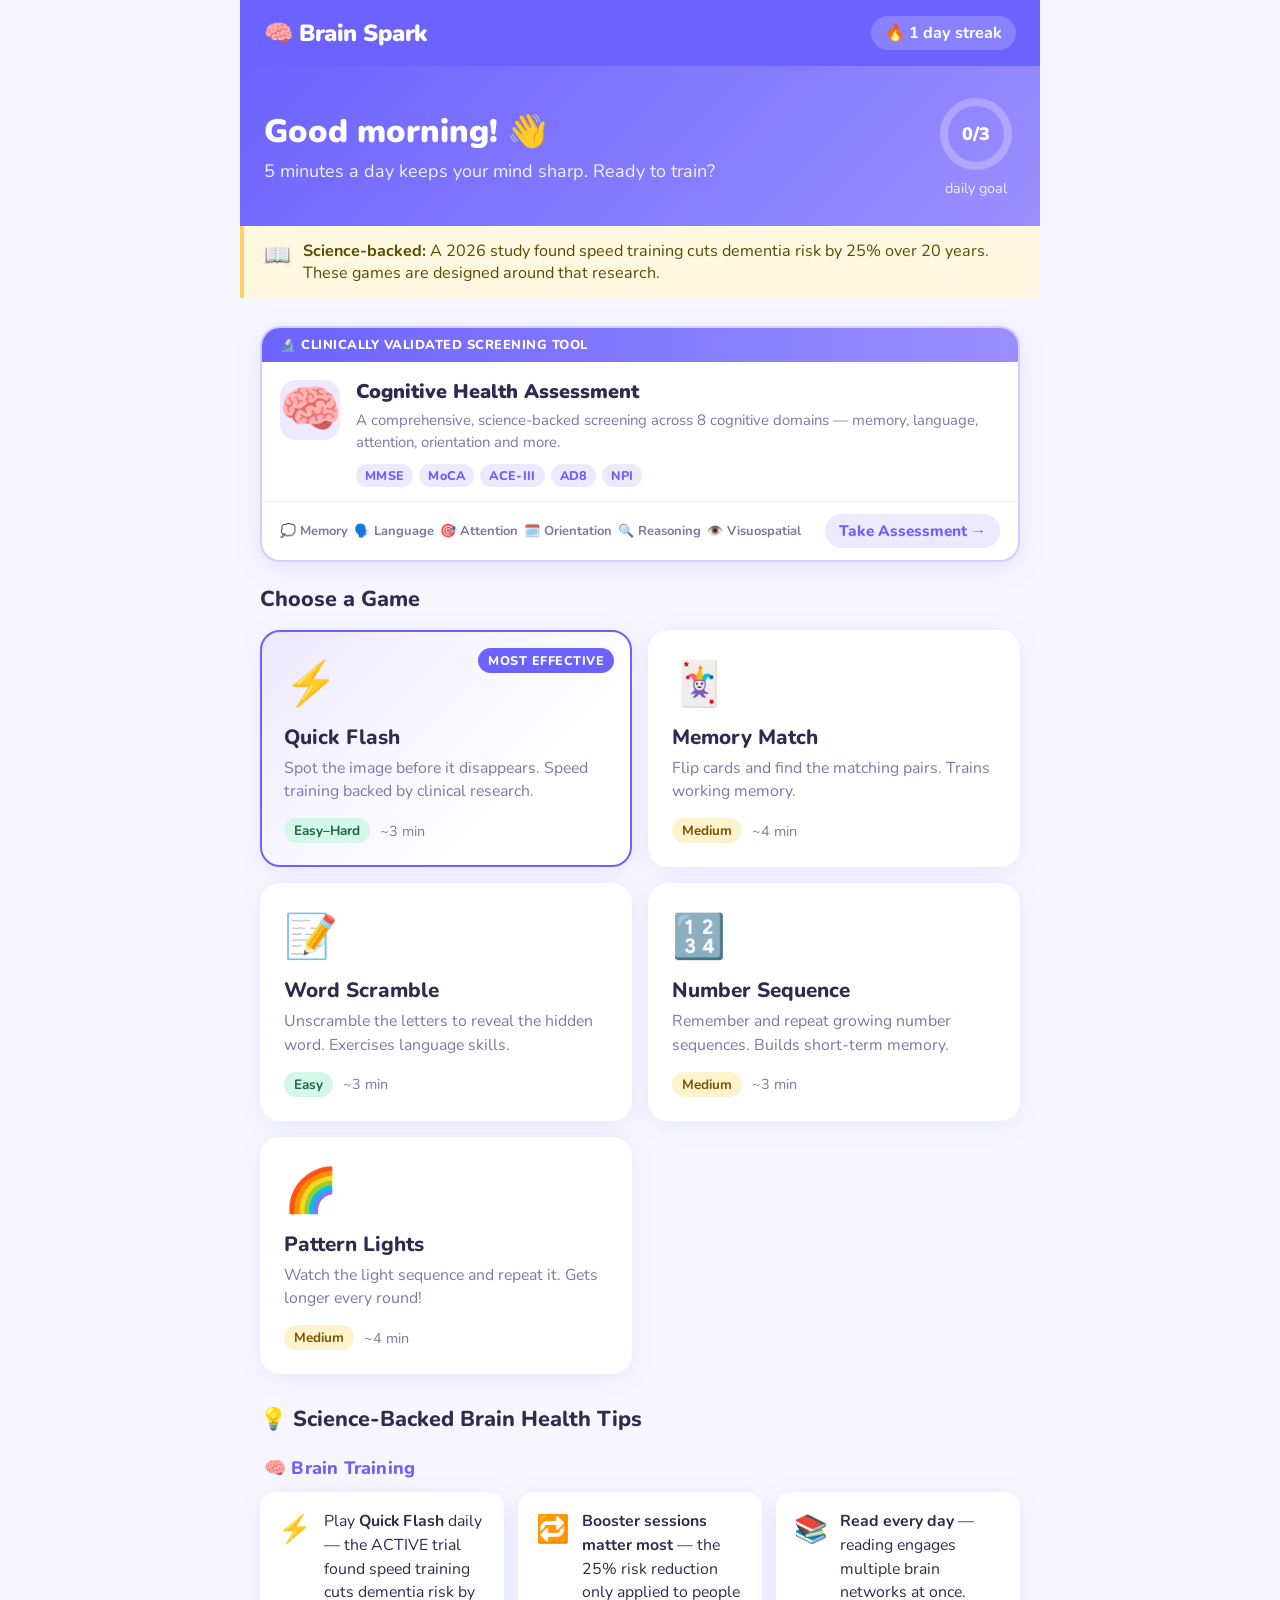
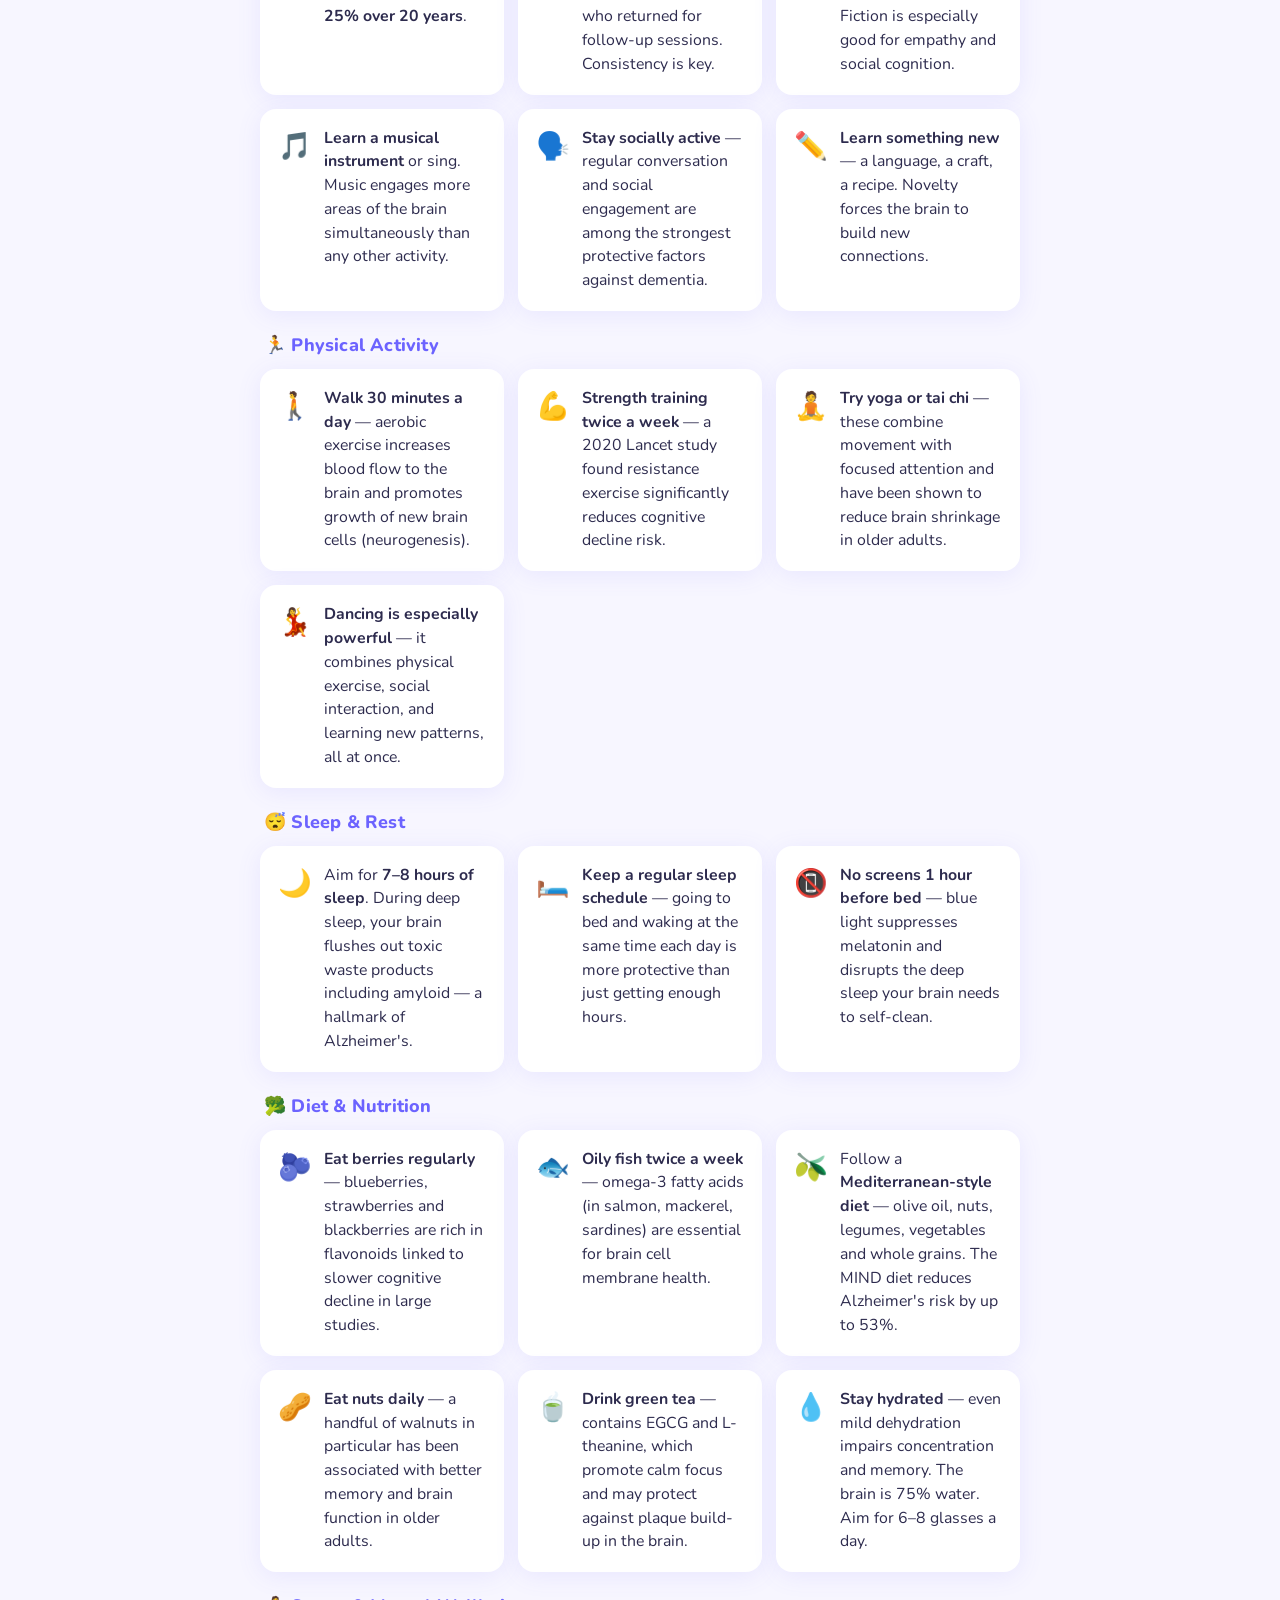
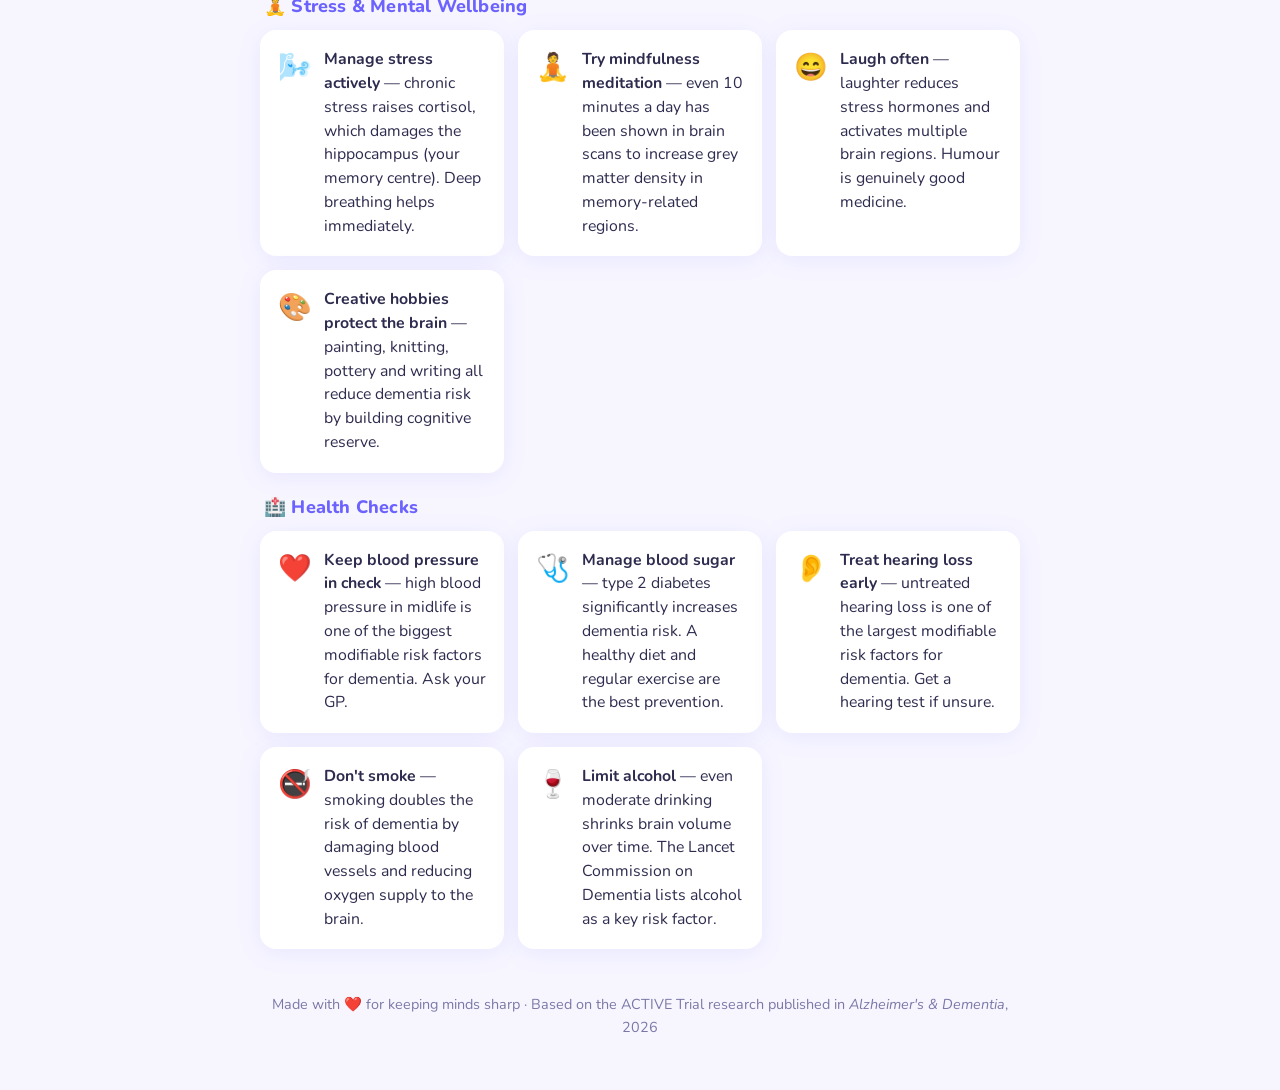
==== commit 3454b9a2: "Redesign assessment banner and overhaul results with warm, informative, compassionate interpretation" ====
--- a/index.html
+++ b/index.html
@@ -47,14 +47,30 @@
     <section class="games-section">
       <!-- Cognitive Test Banner -->
       <a href="test.html" class="test-banner">
-        <div class="test-banner-left">
-          <div class="test-banner-icon">🩺</div>
-          <div>
-            <div class="test-banner-title">Cognitive Health Assessment</div>
-            <div class="test-banner-sub">8 domains · ~20 mins · science-backed screening</div>
-          </div>
-        </div>
-        <div class="test-banner-arrow">→</div>
+        <div class="test-banner-top">
+          <div class="test-banner-badge">🔬 Clinically Validated Screening Tool</div>
+        </div>
+        <div class="test-banner-body">
+          <div class="test-banner-icon-wrap">🧠</div>
+          <div class="test-banner-text">
+            <h3 class="test-banner-title">Cognitive Health Assessment</h3>
+            <p class="test-banner-sub">A comprehensive, science-backed screening across 8 cognitive domains — memory, language, attention, orientation and more.</p>
+            <div class="test-banner-tools">
+              <span>MMSE</span><span>MoCA</span><span>ACE-III</span><span>AD8</span><span>NPI</span>
+            </div>
+          </div>
+        </div>
+        <div class="test-banner-footer">
+          <div class="test-banner-domains">
+            <span>💭 Memory</span>
+            <span>🗣️ Language</span>
+            <span>🎯 Attention</span>
+            <span>🗓️ Orientation</span>
+            <span>🔍 Reasoning</span>
+            <span>👁️ Visuospatial</span>
+          </div>
+          <div class="test-banner-cta">Take Assessment →</div>
+        </div>
       </a>
 
       <h2 class="section-title">Choose a Game</h2>
--- a/style.css
+++ b/style.css
@@ -161,19 +161,72 @@
 
 /* TEST BANNER */
 .test-banner {
-  display: flex; align-items: center; justify-content: space-between;
-  background: linear-gradient(135deg, #2d2b4e, #4a4580);
-  border-radius: var(--radius); padding: 18px 20px;
-  text-decoration: none; color: white; margin-bottom: 20px;
-  box-shadow: 0 4px 20px rgba(45,43,78,0.3);
-  transition: transform 0.15s, box-shadow 0.15s;
-}
-.test-banner:active { transform: translateY(-2px); box-shadow: 0 8px 28px rgba(45,43,78,0.4); }
-.test-banner-left { display: flex; align-items: center; gap: 14px; }
-.test-banner-icon { font-size: 2.2rem; }
-.test-banner-title { font-size: 1rem; font-weight: 800; margin-bottom: 3px; }
-.test-banner-sub { font-size: 0.8rem; opacity: 0.8; }
-.test-banner-arrow { font-size: 1.4rem; opacity: 0.7; }
+  display: block;
+  background: white;
+  border-radius: var(--radius);
+  border: 2px solid #d4ceff;
+  text-decoration: none;
+  color: var(--text);
+  margin-bottom: 22px;
+  box-shadow: 0 6px 28px rgba(108,99,255,0.13);
+  overflow: hidden;
+  transition: transform 0.18s, box-shadow 0.18s, border-color 0.18s;
+}
+.test-banner:hover, .test-banner:active {
+  transform: translateY(-3px);
+  box-shadow: 0 12px 36px rgba(108,99,255,0.2);
+  border-color: var(--primary);
+}
+.test-banner-top {
+  background: linear-gradient(90deg, var(--primary), #9b8fff);
+  padding: 8px 18px;
+}
+.test-banner-badge {
+  font-size: 0.72rem; font-weight: 800; color: white;
+  letter-spacing: 0.5px; text-transform: uppercase;
+  display: flex; align-items: center; gap: 6px;
+}
+.test-banner-body {
+  display: flex; align-items: flex-start; gap: 16px;
+  padding: 18px 18px 14px;
+}
+.test-banner-icon-wrap {
+  font-size: 2.8rem; flex-shrink: 0; line-height: 1;
+  background: var(--primary-light); border-radius: 16px;
+  width: 60px; height: 60px; display: flex; align-items: center; justify-content: center;
+}
+.test-banner-text { flex: 1; }
+.test-banner-title {
+  font-size: 1.1rem; font-weight: 900; color: var(--text);
+  margin-bottom: 5px; line-height: 1.2;
+}
+.test-banner-sub {
+  font-size: 0.83rem; color: var(--text-muted); line-height: 1.5; margin-bottom: 10px;
+}
+.test-banner-tools {
+  display: flex; flex-wrap: wrap; gap: 6px;
+}
+.test-banner-tools span {
+  font-size: 0.7rem; font-weight: 800; background: var(--primary-light);
+  color: var(--primary); padding: 3px 9px; border-radius: 50px;
+  letter-spacing: 0.3px;
+}
+.test-banner-footer {
+  border-top: 1px solid #f0eeff;
+  padding: 12px 18px;
+  display: flex; align-items: center; justify-content: space-between; gap: 10px;
+}
+.test-banner-domains {
+  display: flex; flex-wrap: wrap; gap: 6px;
+}
+.test-banner-domains span {
+  font-size: 0.72rem; font-weight: 700; color: var(--text-muted);
+}
+.test-banner-cta {
+  font-size: 0.85rem; font-weight: 800; color: var(--primary);
+  white-space: nowrap; flex-shrink: 0;
+  background: var(--primary-light); padding: 7px 14px; border-radius: 50px;
+}
 
 /* ===== SHARED GAME STYLES ===== */
 .game-page { max-width: 680px; margin: 0 auto; min-height: 100vh; padding-bottom: 40px; }
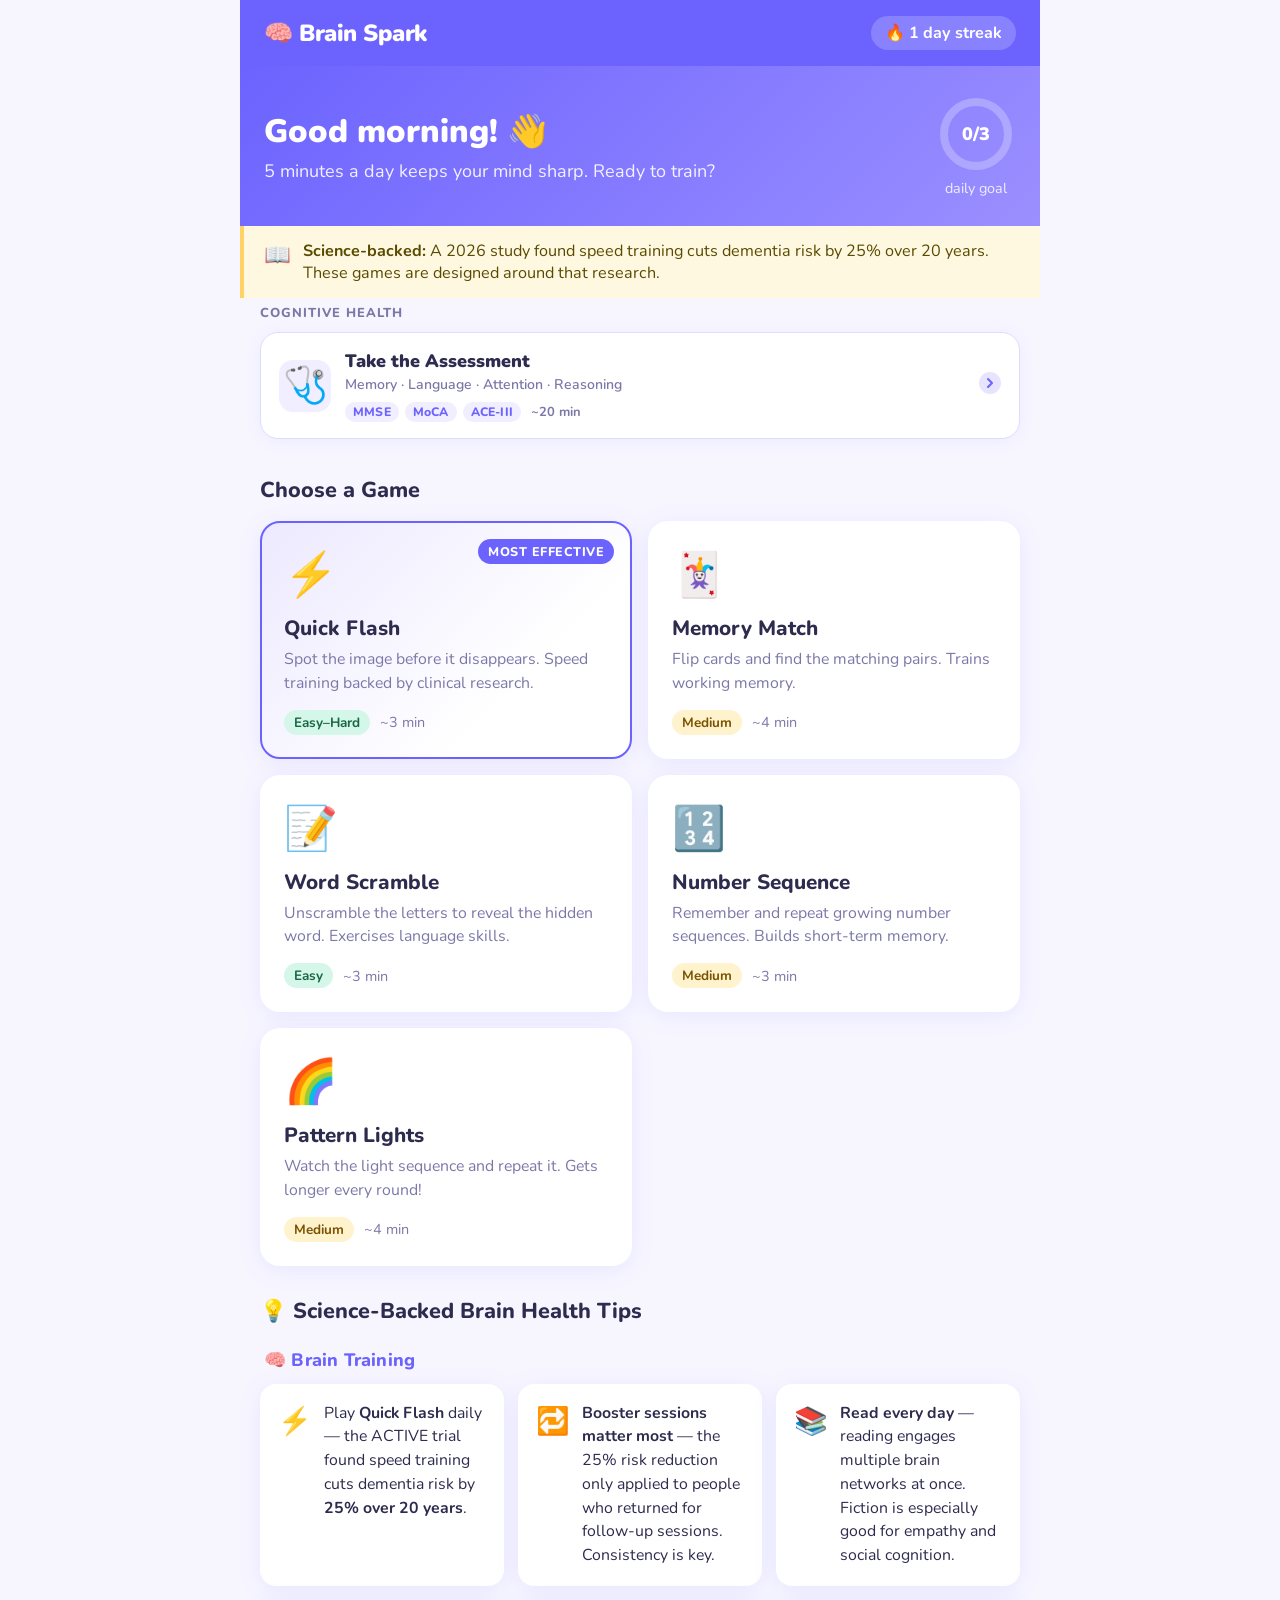
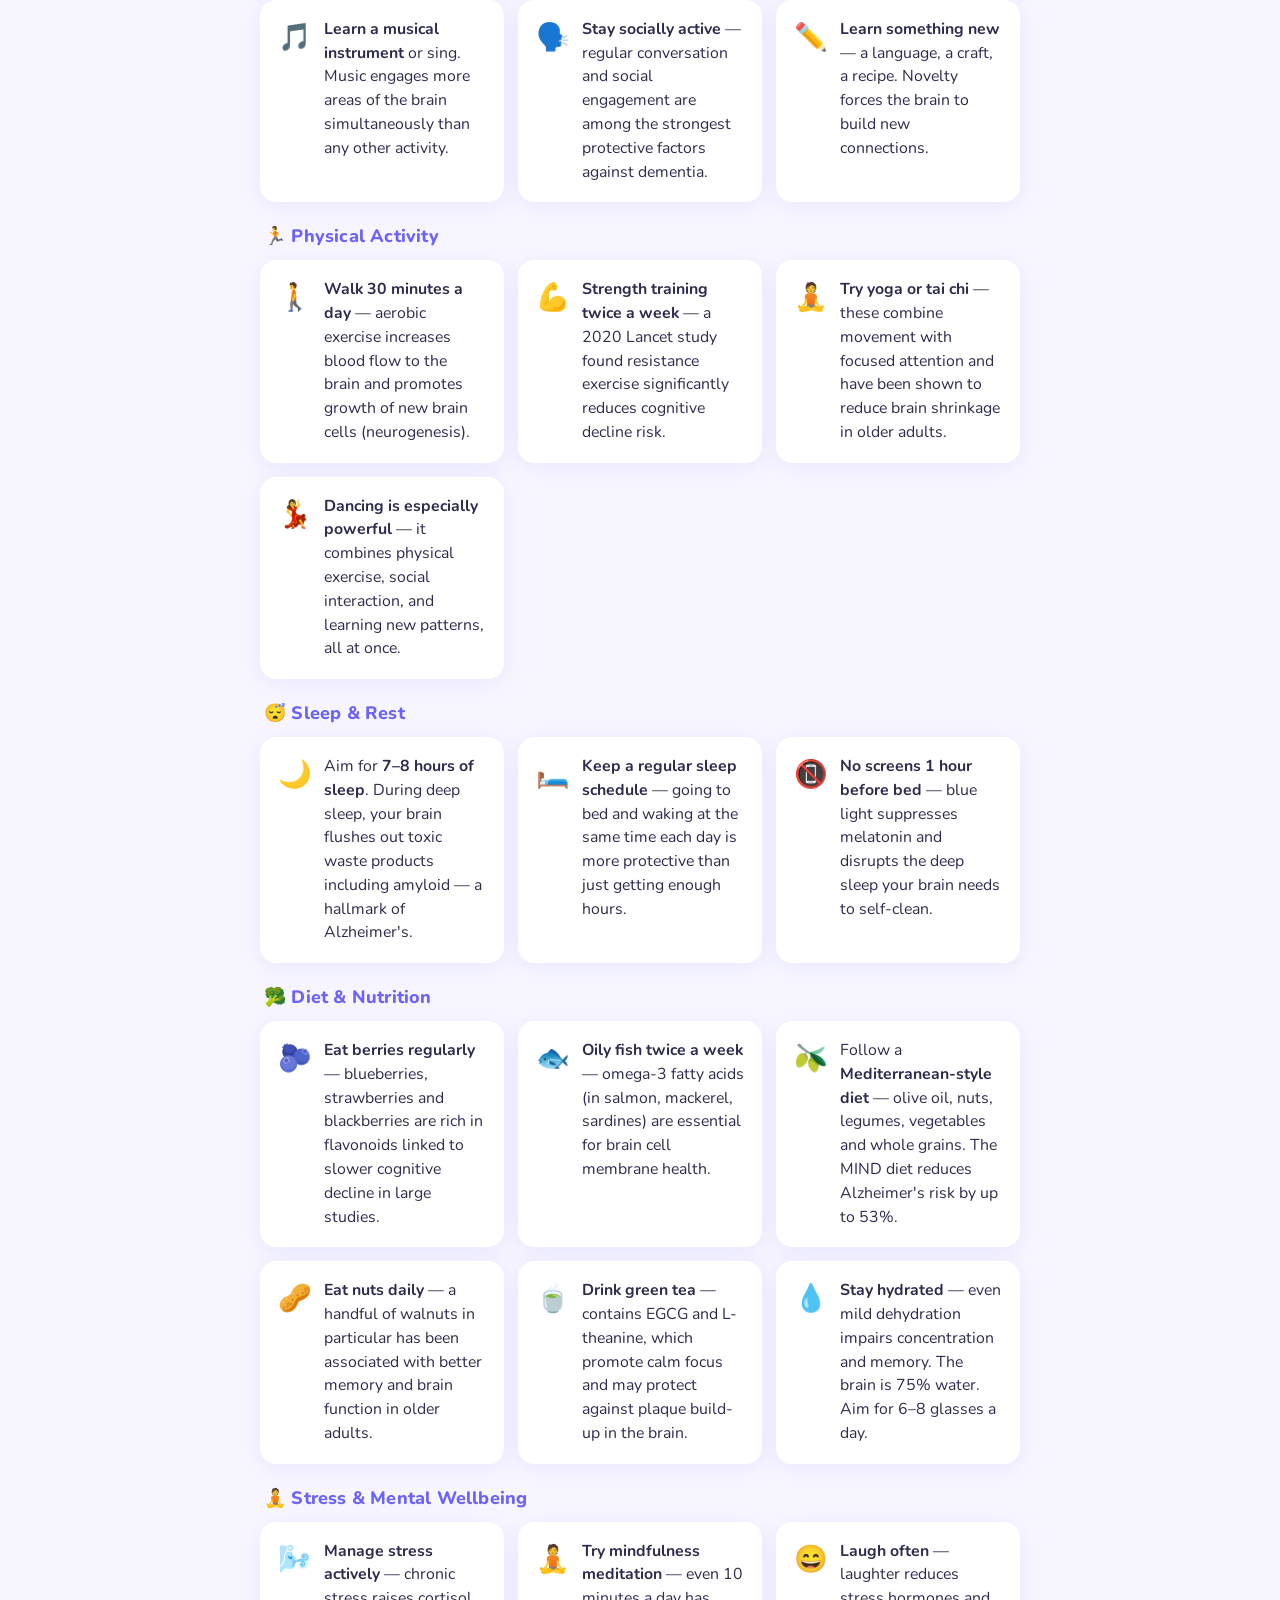
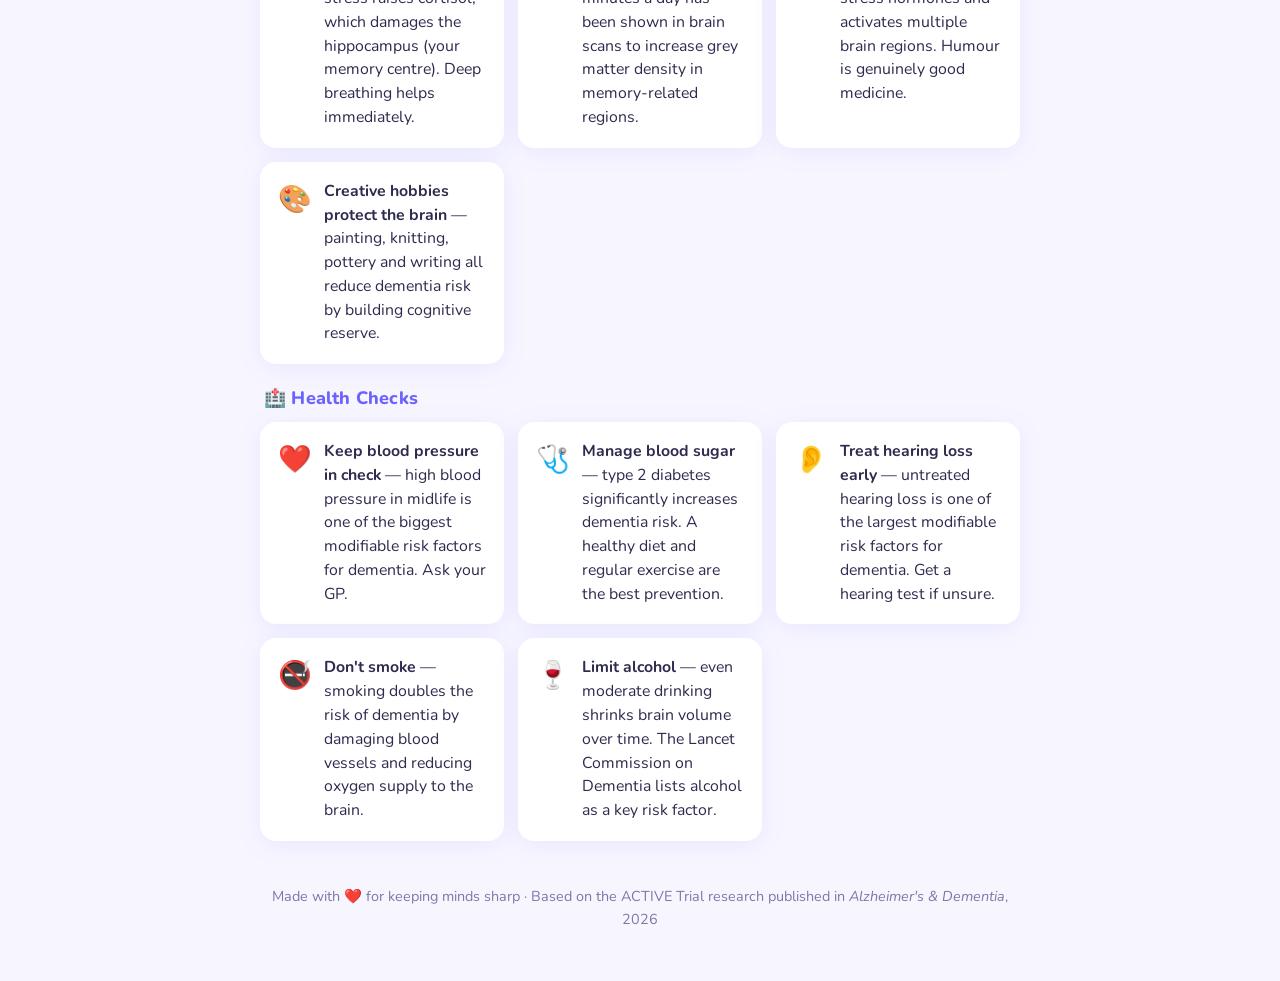
==== commit 50cfa7f0: "Redesign assessment entry as a clean list-row distinct from game cards" ====
--- a/index.html
+++ b/index.html
@@ -43,36 +43,34 @@
       <span><strong>Science-backed:</strong> A 2026 study found speed training cuts dementia risk by 25% over 20 years. These games are designed around that research.</span>
     </div>
 
+    <!-- Assessment Section -->
+    <section class="assess-section">
+      <div class="assess-label">Cognitive Health</div>
+      <a href="test.html" class="assess-card">
+        <div class="assess-left">
+          <div class="assess-icon">🩺</div>
+          <div class="assess-text">
+            <div class="assess-title">Take the Assessment</div>
+            <div class="assess-desc">Memory · Language · Attention · Reasoning</div>
+            <div class="assess-meta">
+              <span class="assess-chip">MMSE</span>
+              <span class="assess-chip">MoCA</span>
+              <span class="assess-chip">ACE-III</span>
+              <span class="assess-duration">~20 min</span>
+            </div>
+          </div>
+        </div>
+        <div class="assess-arrow">
+          <svg width="22" height="22" viewBox="0 0 22 22" fill="none">
+            <circle cx="11" cy="11" r="11" fill="#e8e4ff"/>
+            <path d="M9 7l4 4-4 4" stroke="#6c63ff" stroke-width="2" stroke-linecap="round" stroke-linejoin="round"/>
+          </svg>
+        </div>
+      </a>
+    </section>
+
     <!-- Game Grid -->
     <section class="games-section">
-      <!-- Cognitive Test Banner -->
-      <a href="test.html" class="test-banner">
-        <div class="test-banner-top">
-          <div class="test-banner-badge">🔬 Clinically Validated Screening Tool</div>
-        </div>
-        <div class="test-banner-body">
-          <div class="test-banner-icon-wrap">🧠</div>
-          <div class="test-banner-text">
-            <h3 class="test-banner-title">Cognitive Health Assessment</h3>
-            <p class="test-banner-sub">A comprehensive, science-backed screening across 8 cognitive domains — memory, language, attention, orientation and more.</p>
-            <div class="test-banner-tools">
-              <span>MMSE</span><span>MoCA</span><span>ACE-III</span><span>AD8</span><span>NPI</span>
-            </div>
-          </div>
-        </div>
-        <div class="test-banner-footer">
-          <div class="test-banner-domains">
-            <span>💭 Memory</span>
-            <span>🗣️ Language</span>
-            <span>🎯 Attention</span>
-            <span>🗓️ Orientation</span>
-            <span>🔍 Reasoning</span>
-            <span>👁️ Visuospatial</span>
-          </div>
-          <div class="test-banner-cta">Take Assessment →</div>
-        </div>
-      </a>
-
       <h2 class="section-title">Choose a Game</h2>
       <div class="game-grid">
 
--- a/style.css
+++ b/style.css
@@ -159,74 +159,52 @@
 /* FOOTER */
 .footer { text-align: center; padding: 24px 20px 10px; font-size: 0.8rem; color: var(--text-muted); line-height: 1.6; }
 
-/* TEST BANNER */
-.test-banner {
-  display: block;
+/* ASSESSMENT SECTION */
+.assess-section {
+  padding: 6px 20px 0;
+}
+.assess-label {
+  font-size: 0.72rem; font-weight: 800; text-transform: uppercase;
+  letter-spacing: 1px; color: var(--text-muted); margin-bottom: 10px;
+}
+.assess-card {
+  display: flex; align-items: center; justify-content: space-between;
+  gap: 14px;
   background: white;
-  border-radius: var(--radius);
-  border: 2px solid #d4ceff;
+  border-radius: 18px;
+  border: 1.5px solid #e0dcff;
+  padding: 16px 18px;
   text-decoration: none;
   color: var(--text);
-  margin-bottom: 22px;
-  box-shadow: 0 6px 28px rgba(108,99,255,0.13);
-  overflow: hidden;
-  transition: transform 0.18s, box-shadow 0.18s, border-color 0.18s;
-}
-.test-banner:hover, .test-banner:active {
-  transform: translateY(-3px);
-  box-shadow: 0 12px 36px rgba(108,99,255,0.2);
+  box-shadow: 0 2px 16px rgba(108,99,255,0.08);
+  transition: box-shadow 0.18s, border-color 0.18s, transform 0.18s;
+  margin-bottom: 8px;
+}
+.assess-card:active {
+  transform: scale(0.985);
+  box-shadow: 0 4px 24px rgba(108,99,255,0.16);
   border-color: var(--primary);
 }
-.test-banner-top {
-  background: linear-gradient(90deg, var(--primary), #9b8fff);
-  padding: 8px 18px;
-}
-.test-banner-badge {
-  font-size: 0.72rem; font-weight: 800; color: white;
-  letter-spacing: 0.5px; text-transform: uppercase;
-  display: flex; align-items: center; gap: 6px;
-}
-.test-banner-body {
-  display: flex; align-items: flex-start; gap: 16px;
-  padding: 18px 18px 14px;
-}
-.test-banner-icon-wrap {
-  font-size: 2.8rem; flex-shrink: 0; line-height: 1;
-  background: var(--primary-light); border-radius: 16px;
-  width: 60px; height: 60px; display: flex; align-items: center; justify-content: center;
-}
-.test-banner-text { flex: 1; }
-.test-banner-title {
-  font-size: 1.1rem; font-weight: 900; color: var(--text);
-  margin-bottom: 5px; line-height: 1.2;
-}
-.test-banner-sub {
-  font-size: 0.83rem; color: var(--text-muted); line-height: 1.5; margin-bottom: 10px;
-}
-.test-banner-tools {
-  display: flex; flex-wrap: wrap; gap: 6px;
-}
-.test-banner-tools span {
-  font-size: 0.7rem; font-weight: 800; background: var(--primary-light);
-  color: var(--primary); padding: 3px 9px; border-radius: 50px;
-  letter-spacing: 0.3px;
-}
-.test-banner-footer {
-  border-top: 1px solid #f0eeff;
-  padding: 12px 18px;
-  display: flex; align-items: center; justify-content: space-between; gap: 10px;
-}
-.test-banner-domains {
-  display: flex; flex-wrap: wrap; gap: 6px;
-}
-.test-banner-domains span {
+.assess-left { display: flex; align-items: center; gap: 14px; flex: 1; min-width: 0; }
+.assess-icon {
+  font-size: 2rem; width: 52px; height: 52px; flex-shrink: 0;
+  background: #f0eeff; border-radius: 14px;
+  display: flex; align-items: center; justify-content: center;
+}
+.assess-text { flex: 1; min-width: 0; }
+.assess-title { font-size: 1rem; font-weight: 900; color: var(--text); margin-bottom: 2px; }
+.assess-desc { font-size: 0.78rem; color: var(--text-muted); font-weight: 600; margin-bottom: 8px; }
+.assess-meta { display: flex; align-items: center; gap: 6px; flex-wrap: wrap; }
+.assess-chip {
+  font-size: 0.68rem; font-weight: 800; background: #f0eeff;
+  color: var(--primary); padding: 2px 8px; border-radius: 50px;
+  letter-spacing: 0.2px;
+}
+.assess-duration {
   font-size: 0.72rem; font-weight: 700; color: var(--text-muted);
-}
-.test-banner-cta {
-  font-size: 0.85rem; font-weight: 800; color: var(--primary);
-  white-space: nowrap; flex-shrink: 0;
-  background: var(--primary-light); padding: 7px 14px; border-radius: 50px;
-}
+  padding-left: 4px;
+}
+.assess-arrow { flex-shrink: 0; }
 
 /* ===== SHARED GAME STYLES ===== */
 .game-page { max-width: 680px; margin: 0 auto; min-height: 100vh; padding-bottom: 40px; }
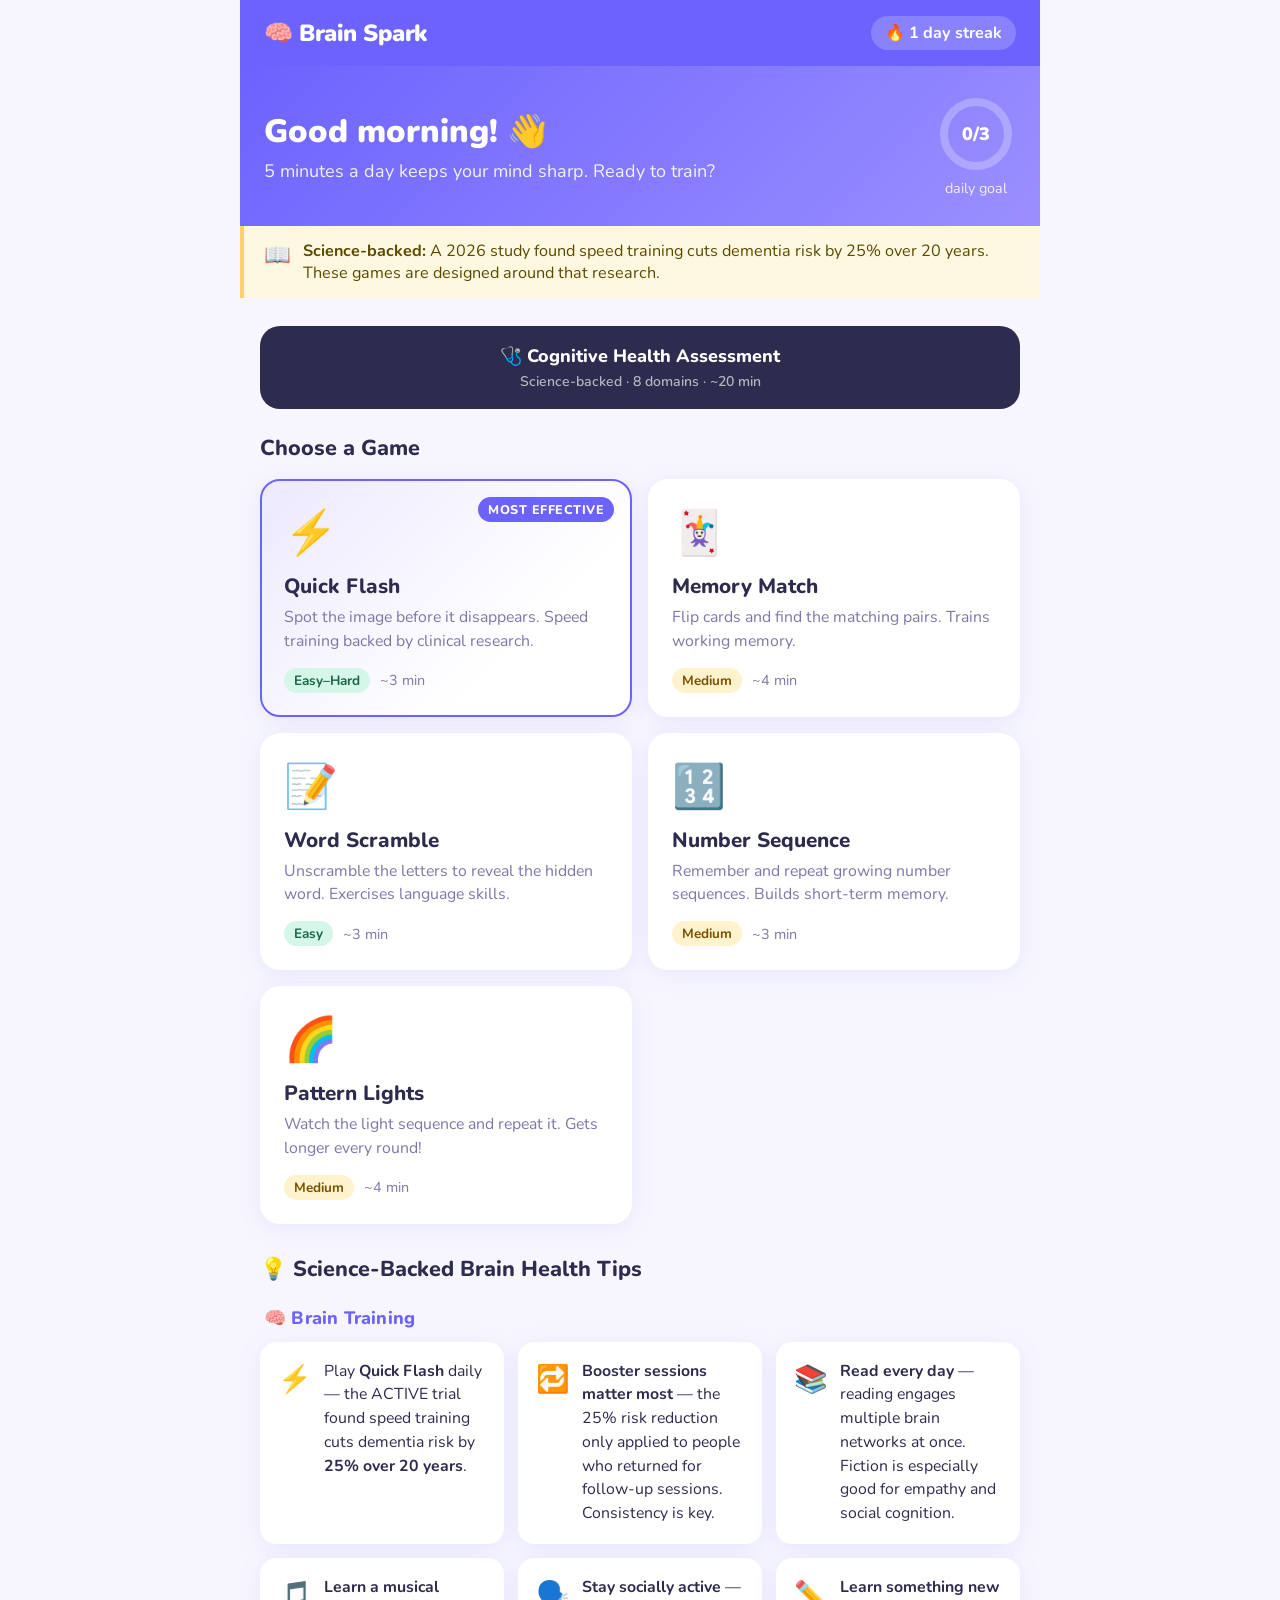
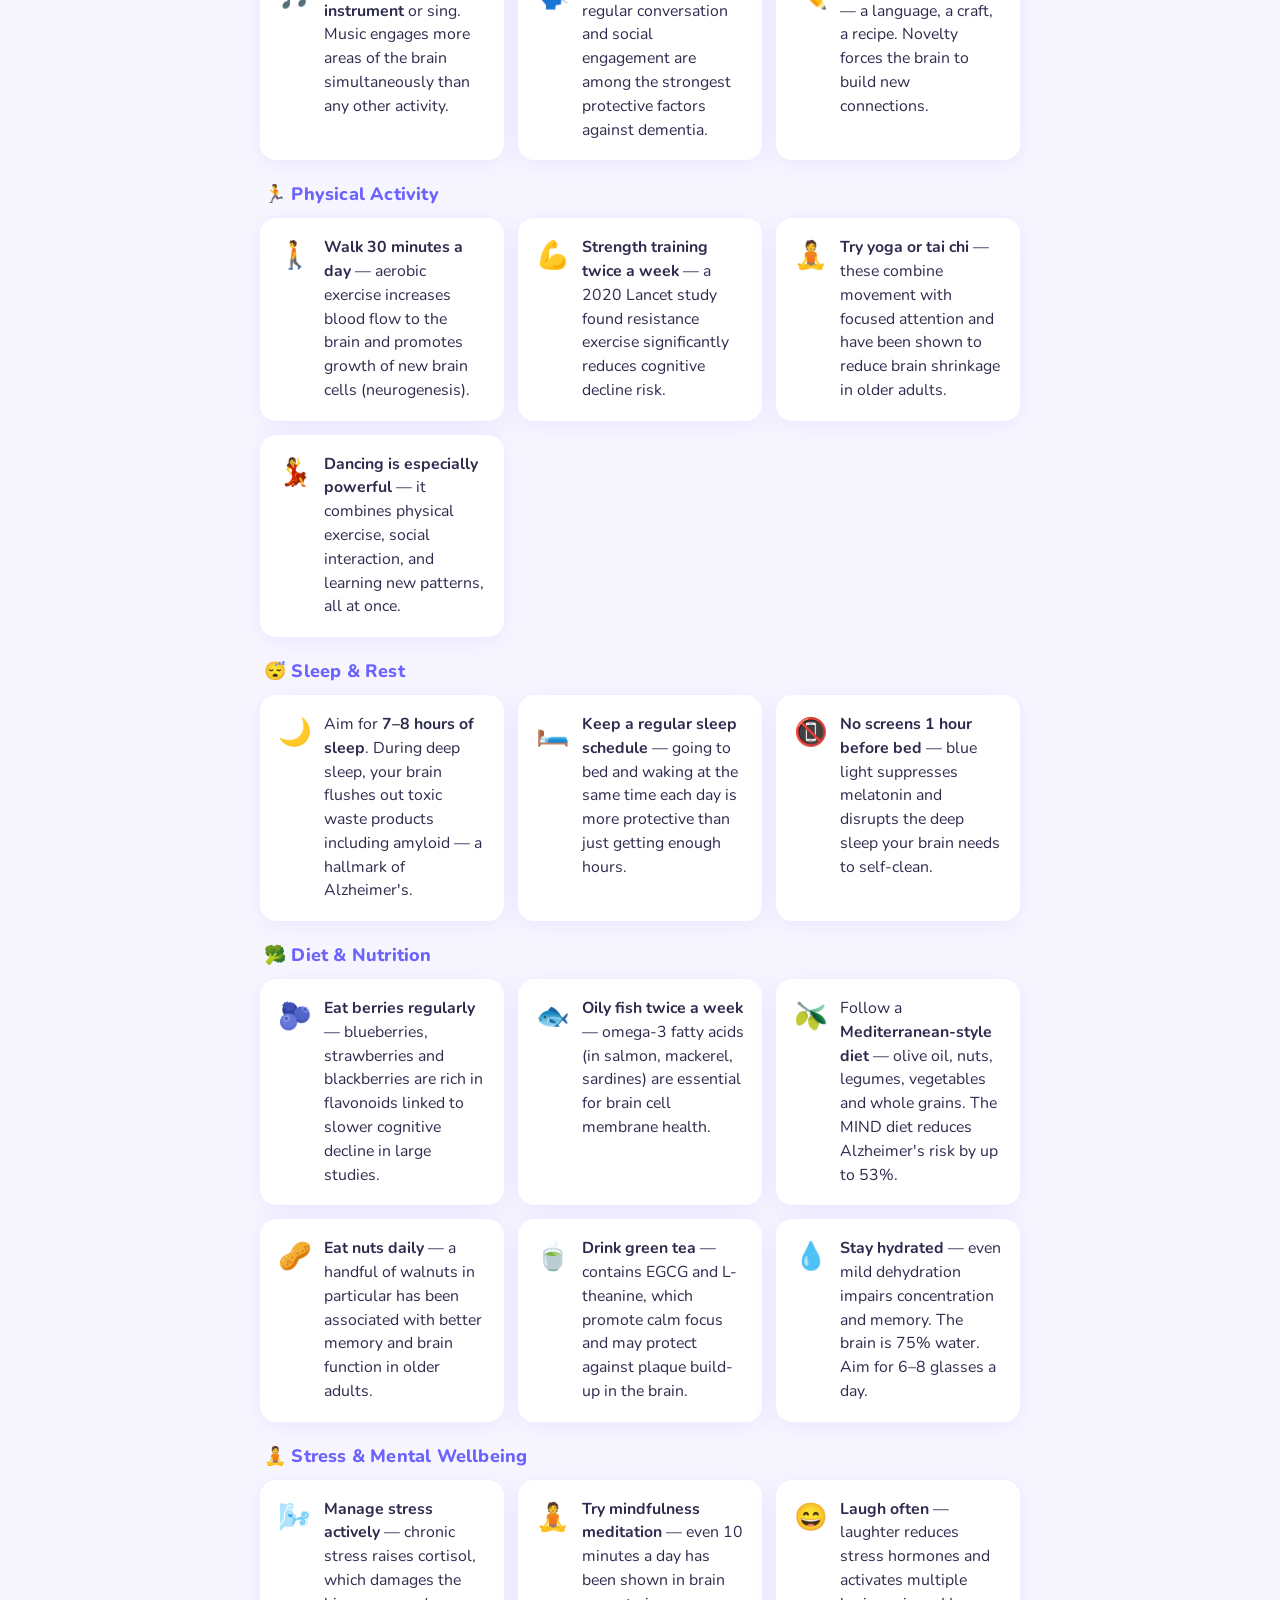
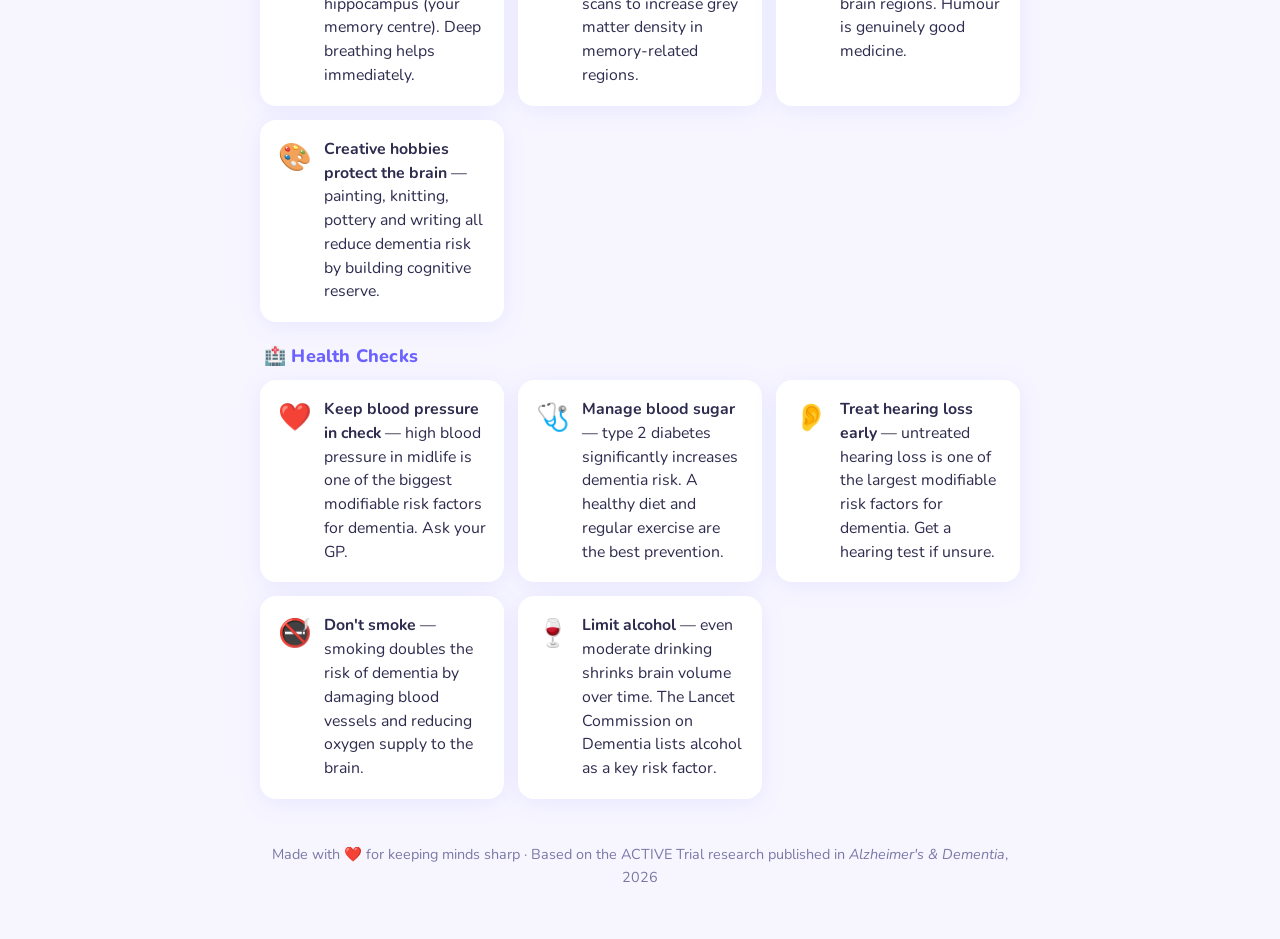
==== commit 567a4928: "Simplify assessment entry to a clean single button" ====
--- a/index.html
+++ b/index.html
@@ -43,34 +43,13 @@
       <span><strong>Science-backed:</strong> A 2026 study found speed training cuts dementia risk by 25% over 20 years. These games are designed around that research.</span>
     </div>
 
-    <!-- Assessment Section -->
-    <section class="assess-section">
-      <div class="assess-label">Cognitive Health</div>
-      <a href="test.html" class="assess-card">
-        <div class="assess-left">
-          <div class="assess-icon">🩺</div>
-          <div class="assess-text">
-            <div class="assess-title">Take the Assessment</div>
-            <div class="assess-desc">Memory · Language · Attention · Reasoning</div>
-            <div class="assess-meta">
-              <span class="assess-chip">MMSE</span>
-              <span class="assess-chip">MoCA</span>
-              <span class="assess-chip">ACE-III</span>
-              <span class="assess-duration">~20 min</span>
-            </div>
-          </div>
-        </div>
-        <div class="assess-arrow">
-          <svg width="22" height="22" viewBox="0 0 22 22" fill="none">
-            <circle cx="11" cy="11" r="11" fill="#e8e4ff"/>
-            <path d="M9 7l4 4-4 4" stroke="#6c63ff" stroke-width="2" stroke-linecap="round" stroke-linejoin="round"/>
-          </svg>
-        </div>
-      </a>
-    </section>
-
     <!-- Game Grid -->
     <section class="games-section">
+      <a href="test.html" class="assess-btn">
+        🩺 Cognitive Health Assessment
+        <span class="assess-btn-sub">Science-backed · 8 domains · ~20 min</span>
+      </a>
+
       <h2 class="section-title">Choose a Game</h2>
       <div class="game-grid">
 
--- a/style.css
+++ b/style.css
@@ -159,52 +159,30 @@
 /* FOOTER */
 .footer { text-align: center; padding: 24px 20px 10px; font-size: 0.8rem; color: var(--text-muted); line-height: 1.6; }
 
-/* ASSESSMENT SECTION */
-.assess-section {
-  padding: 6px 20px 0;
-}
-.assess-label {
-  font-size: 0.72rem; font-weight: 800; text-transform: uppercase;
-  letter-spacing: 1px; color: var(--text-muted); margin-bottom: 10px;
-}
-.assess-card {
-  display: flex; align-items: center; justify-content: space-between;
-  gap: 14px;
-  background: white;
-  border-radius: 18px;
-  border: 1.5px solid #e0dcff;
-  padding: 16px 18px;
+/* ASSESSMENT BUTTON */
+.assess-btn {
+  display: flex;
+  flex-direction: column;
+  align-items: center;
+  justify-content: center;
+  gap: 4px;
+  background: #2d2b4e;
+  color: white;
   text-decoration: none;
-  color: var(--text);
-  box-shadow: 0 2px 16px rgba(108,99,255,0.08);
-  transition: box-shadow 0.18s, border-color 0.18s, transform 0.18s;
-  margin-bottom: 8px;
-}
-.assess-card:active {
-  transform: scale(0.985);
-  box-shadow: 0 4px 24px rgba(108,99,255,0.16);
-  border-color: var(--primary);
-}
-.assess-left { display: flex; align-items: center; gap: 14px; flex: 1; min-width: 0; }
-.assess-icon {
-  font-size: 2rem; width: 52px; height: 52px; flex-shrink: 0;
-  background: #f0eeff; border-radius: 14px;
-  display: flex; align-items: center; justify-content: center;
-}
-.assess-text { flex: 1; min-width: 0; }
-.assess-title { font-size: 1rem; font-weight: 900; color: var(--text); margin-bottom: 2px; }
-.assess-desc { font-size: 0.78rem; color: var(--text-muted); font-weight: 600; margin-bottom: 8px; }
-.assess-meta { display: flex; align-items: center; gap: 6px; flex-wrap: wrap; }
-.assess-chip {
-  font-size: 0.68rem; font-weight: 800; background: #f0eeff;
-  color: var(--primary); padding: 2px 8px; border-radius: 50px;
-  letter-spacing: 0.2px;
-}
-.assess-duration {
-  font-size: 0.72rem; font-weight: 700; color: var(--text-muted);
-  padding-left: 4px;
-}
-.assess-arrow { flex-shrink: 0; }
+  border-radius: var(--radius);
+  padding: 18px 20px;
+  margin-bottom: 24px;
+  font-size: 1rem;
+  font-weight: 800;
+  text-align: center;
+  transition: opacity 0.18s, transform 0.18s;
+}
+.assess-btn:active { transform: scale(0.98); opacity: 0.9; }
+.assess-btn-sub {
+  font-size: 0.78rem;
+  font-weight: 600;
+  opacity: 0.65;
+}
 
 /* ===== SHARED GAME STYLES ===== */
 .game-page { max-width: 680px; margin: 0 auto; min-height: 100vh; padding-bottom: 40px; }
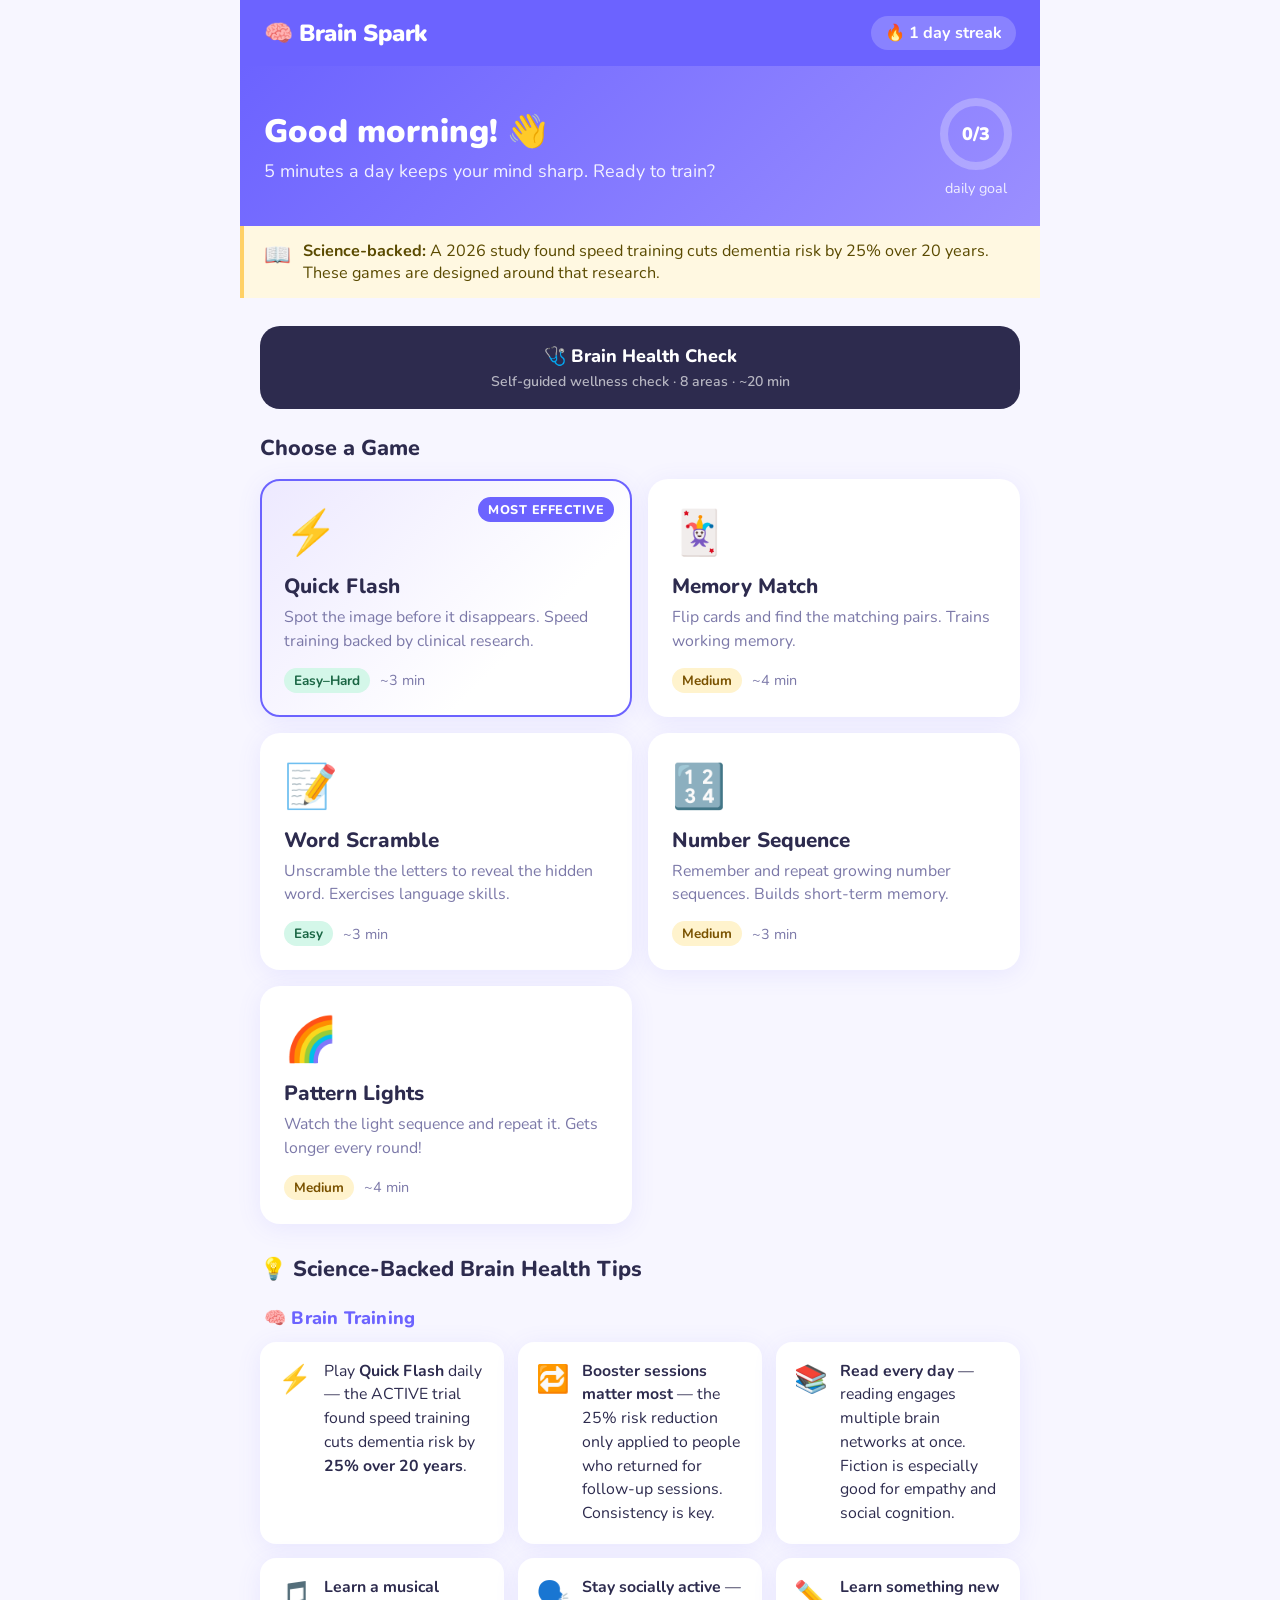
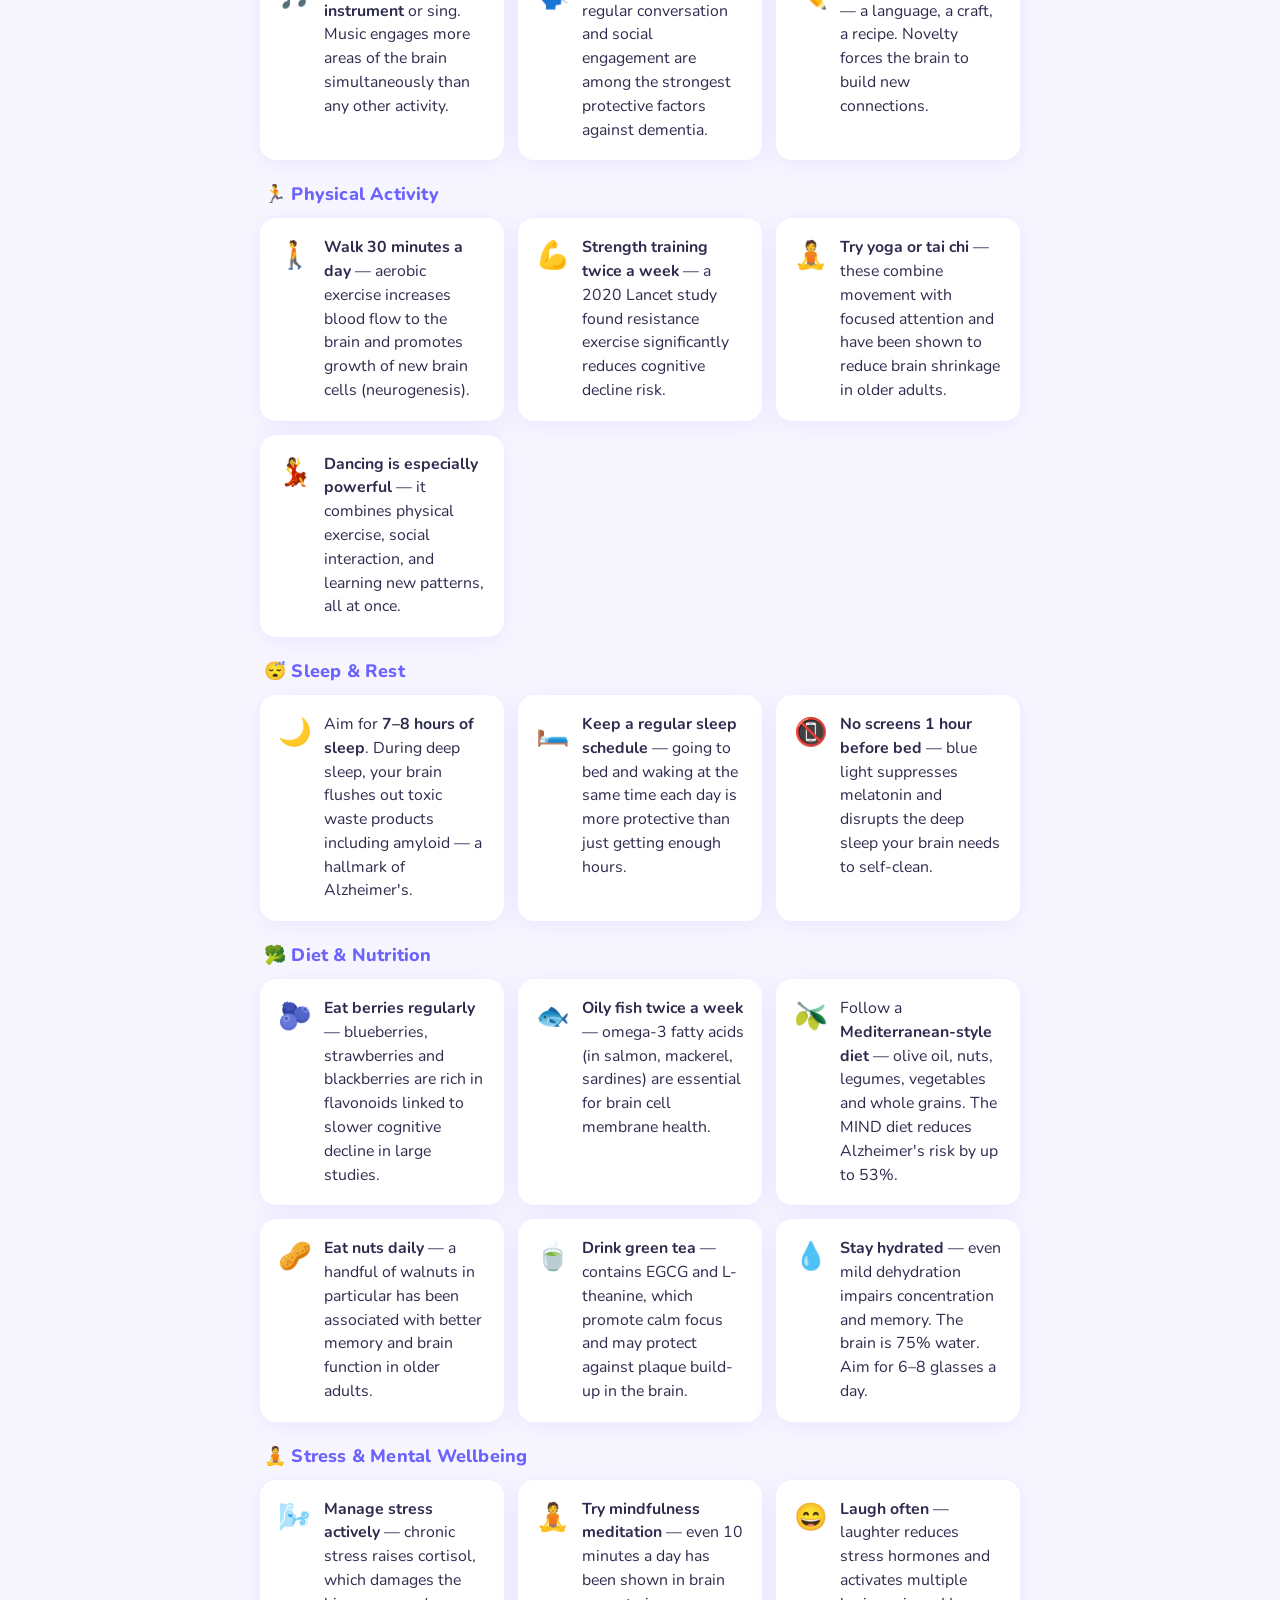
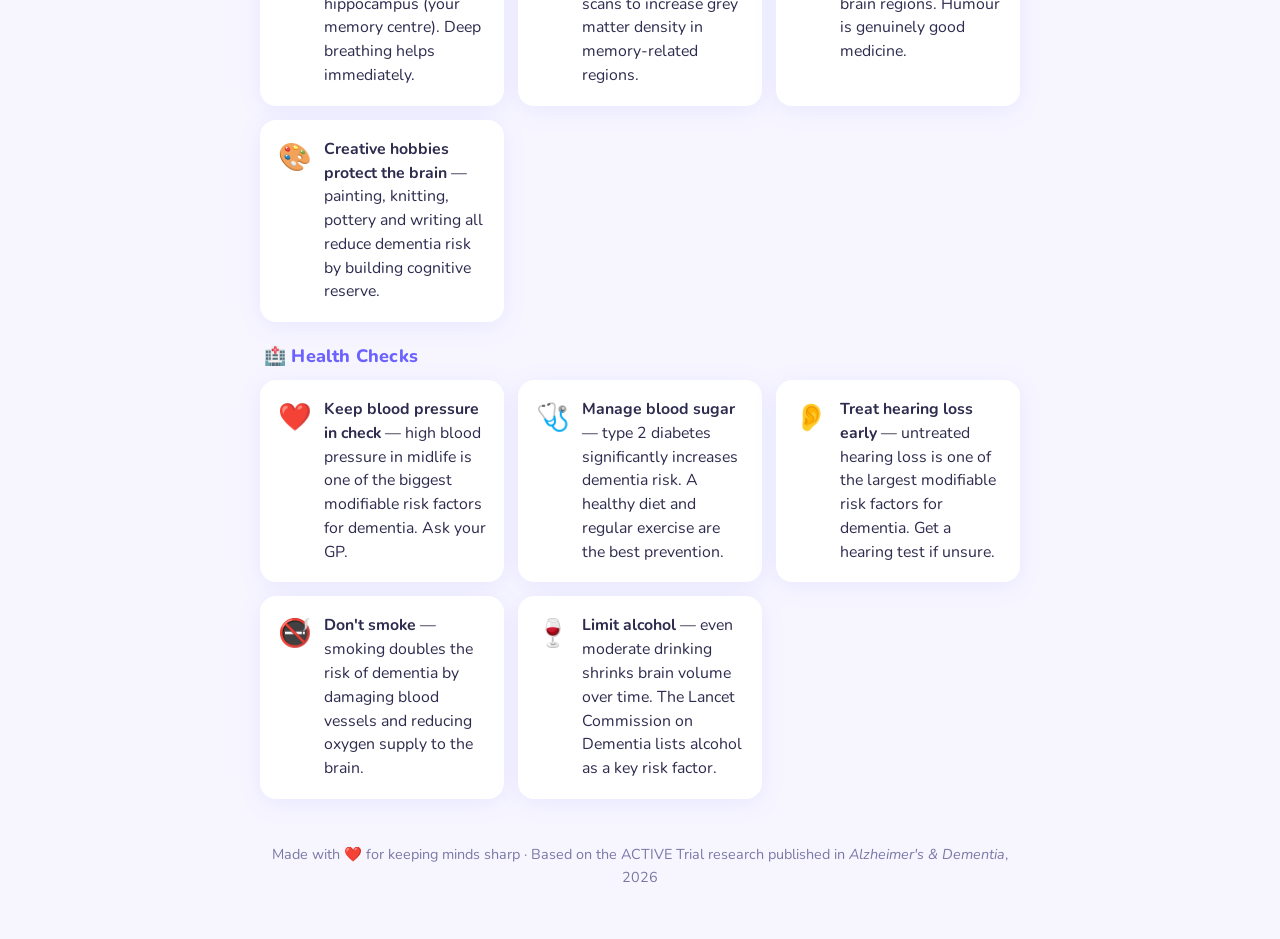
==== commit a47603b9: "Legal safety: rename to Brain Health Check, soften clinical language, add mandatory consent gate" ====
--- a/index.html
+++ b/index.html
@@ -46,8 +46,8 @@
     <!-- Game Grid -->
     <section class="games-section">
       <a href="test.html" class="assess-btn">
-        🩺 Cognitive Health Assessment
-        <span class="assess-btn-sub">Science-backed · 8 domains · ~20 min</span>
+        🩺 Brain Health Check
+        <span class="assess-btn-sub">Self-guided wellness check · 8 areas · ~20 min</span>
       </a>
 
       <h2 class="section-title">Choose a Game</h2>
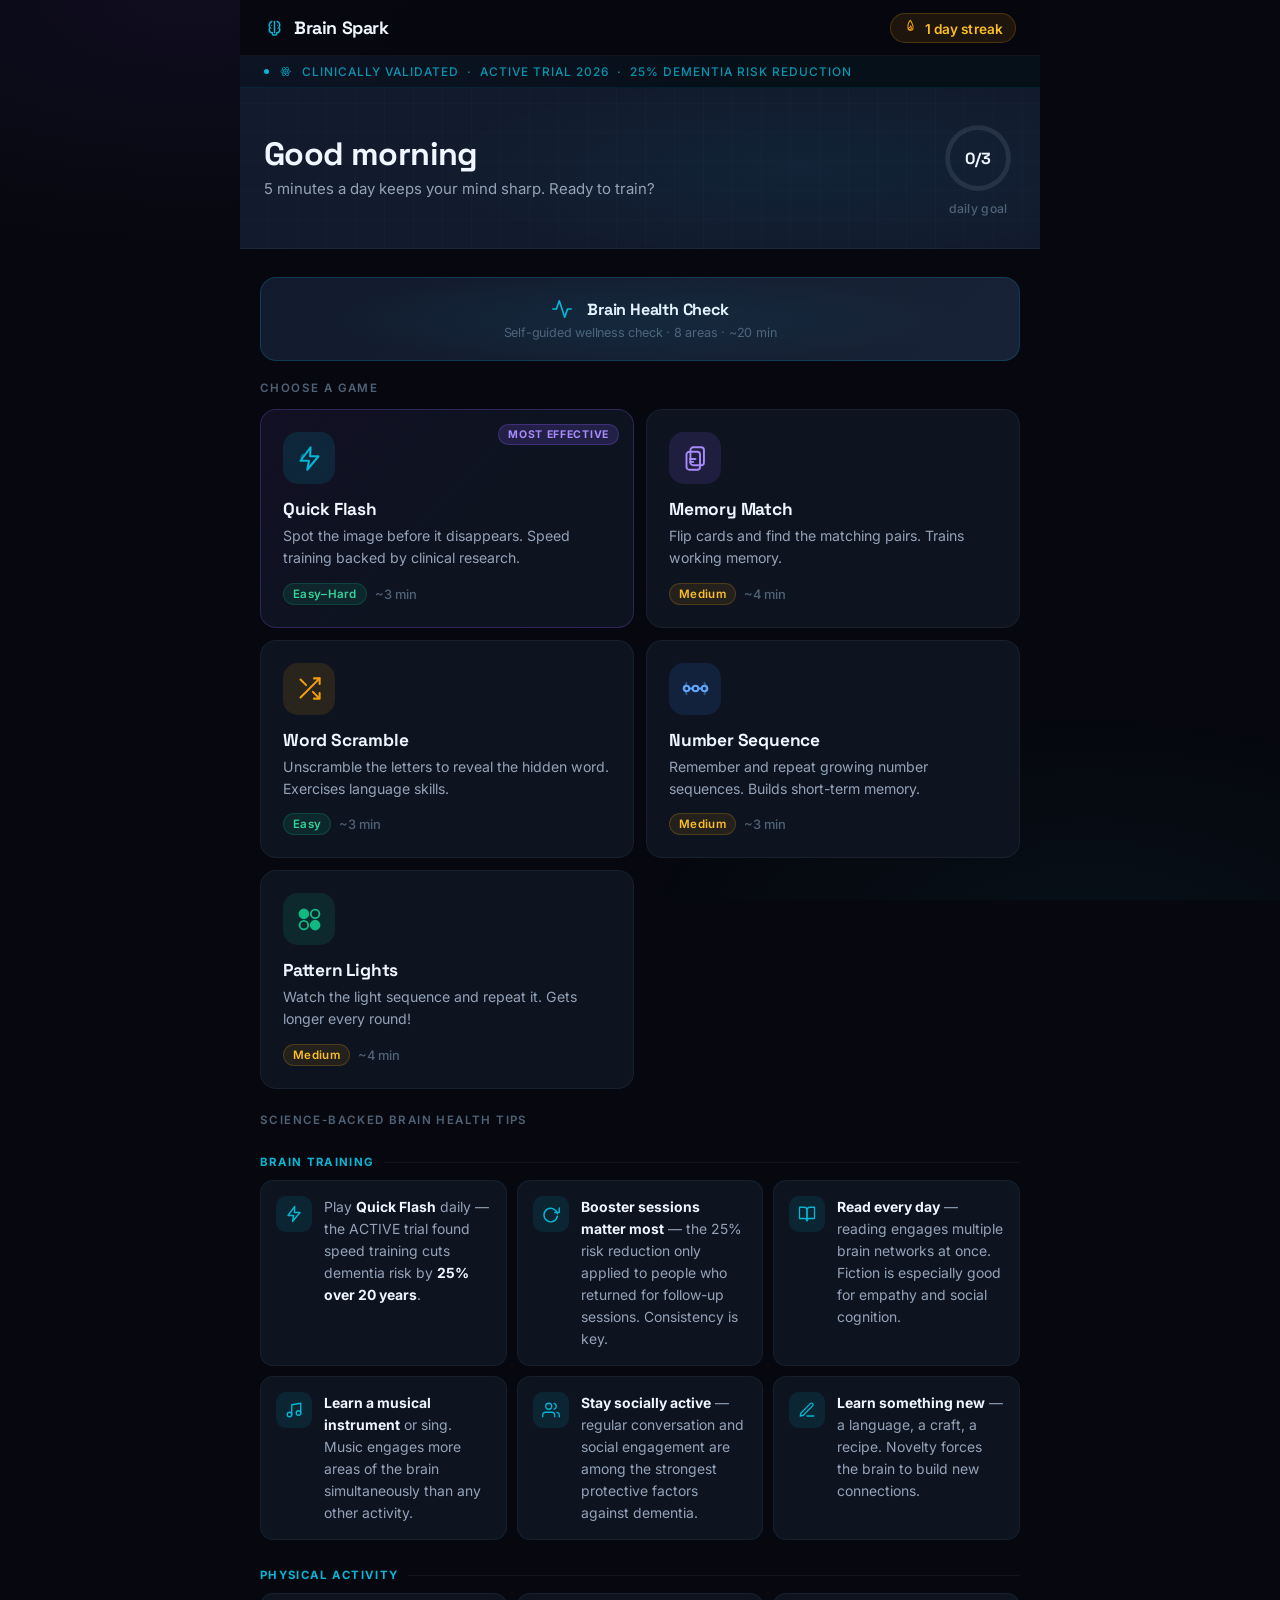
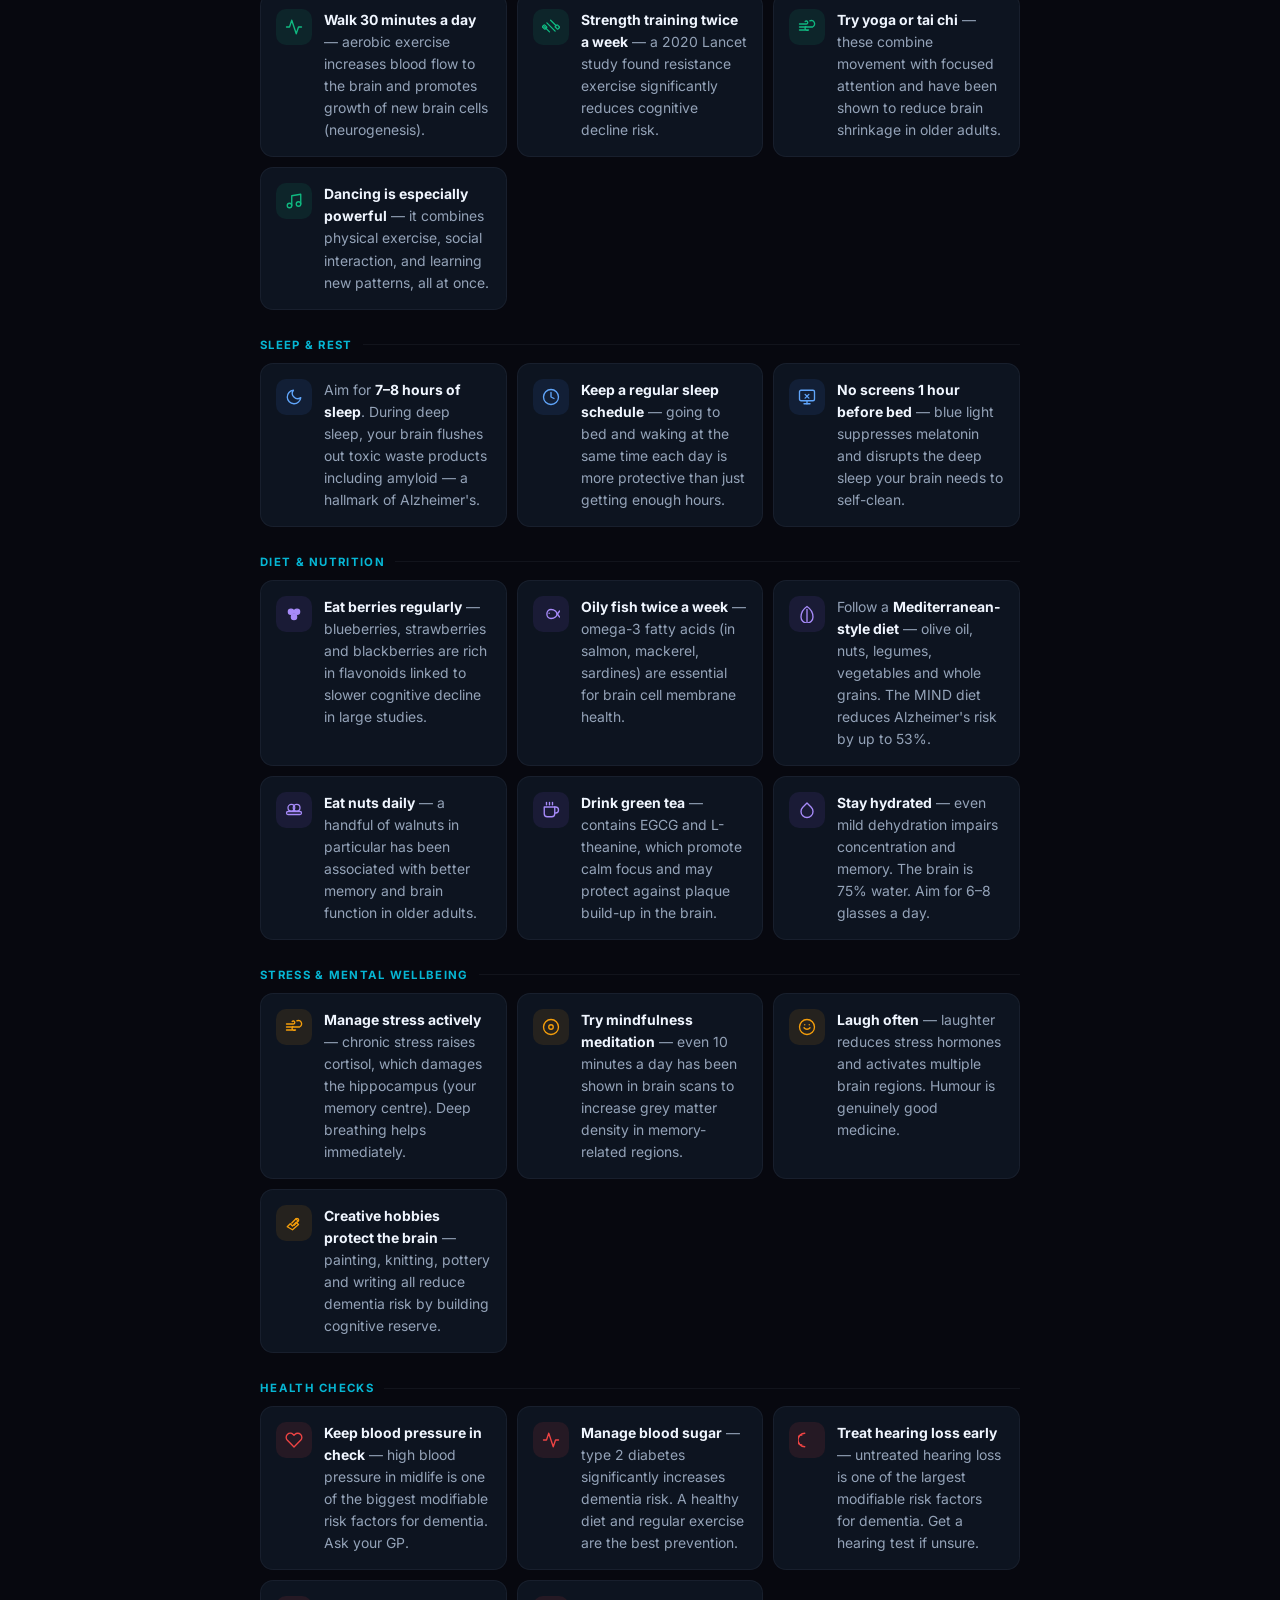
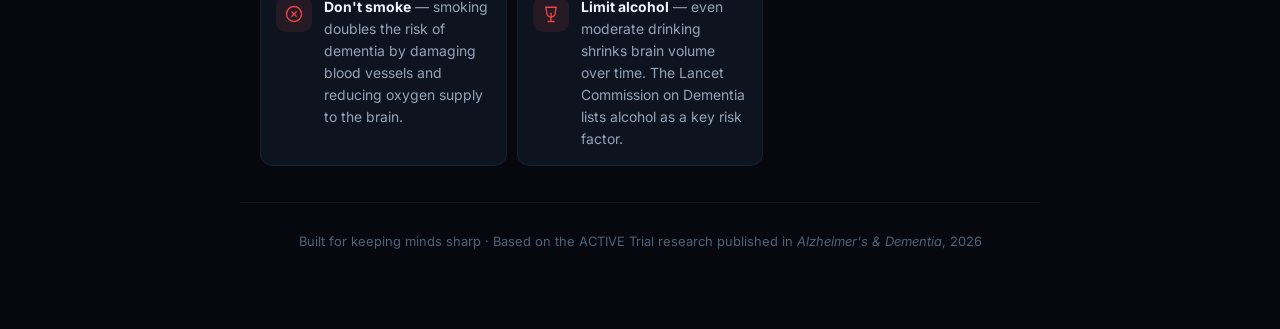
==== commit f3e4c1e9: "Complete dark science design overhaul and custom SVG icon system - Replaced entire design with dark " ====
--- a/index.html
+++ b/index.html
@@ -6,22 +6,305 @@
   <title>Brain Spark – Keep Your Mind Sharp</title>
   <link rel="stylesheet" href="style.css">
   <link rel="preconnect" href="https://fonts.googleapis.com">
-  <link href="https://fonts.googleapis.com/css2?family=Nunito:wght@400;600;700;800;900&display=swap" rel="stylesheet">
+  <link rel="preconnect" href="https://fonts.gstatic.com" crossorigin>
+  <link href="https://fonts.googleapis.com/css2?family=Inter:wght@400;500;600;700;800&family=Space+Grotesk:wght@500;600;700;800&display=swap" rel="stylesheet">
+
+  <!-- SVG Icon Definitions -->
+  <svg style="display:none" aria-hidden="true">
+    <defs>
+
+      <!-- Brain: custom two-lobe neural design -->
+      <symbol id="ic-brain" viewBox="0 0 24 24" fill="none" stroke="currentColor" stroke-width="1.7" stroke-linecap="round" stroke-linejoin="round">
+        <path d="M9 5c-1.8.8-3 2.6-3 4.5 0 .9.3 1.7.9 2.3-.6.7-.9 1.6-.9 2.7 0 2 1.6 3.5 3.5 3.5"/>
+        <path d="M15 5c1.8.8 3 2.6 3 4.5 0 .9-.3 1.7-.9 2.3.6.7.9 1.6.9 2.7 0 2-1.6 3.5-3.5 3.5"/>
+        <line x1="12" y1="5" x2="12" y2="18"/>
+        <path d="M9.5 18v1.5a1 1 0 0 0 1 1h3a1 1 0 0 0 1-1V18"/>
+        <circle cx="8.5" cy="9.5" r=".6" fill="currentColor" stroke="none"/>
+        <circle cx="15.5" cy="9.5" r=".6" fill="currentColor" stroke="none"/>
+        <circle cx="8" cy="13" r=".6" fill="currentColor" stroke="none"/>
+        <circle cx="16" cy="13" r=".6" fill="currentColor" stroke="none"/>
+      </symbol>
+
+      <!-- Flame: streak indicator -->
+      <symbol id="ic-flame" viewBox="0 0 24 24" fill="none" stroke="currentColor" stroke-width="1.7" stroke-linecap="round" stroke-linejoin="round">
+        <path d="M8.5 14.5A2.5 2.5 0 0 0 11 17c1.38 0 2.5-1.12 2.5-2.5 0-1.19-.5-2.5-1.5-3.5.5 1-.5 2-1.5 2.5"/>
+        <path d="M12 2C7 6 8 13 8 14.5A4 4 0 0 0 12 18a4 4 0 0 0 4-3.5c.5-2.5-1-7-4-12.5z"/>
+      </symbol>
+
+      <!-- Atom: science branding -->
+      <symbol id="ic-atom" viewBox="0 0 24 24" fill="none" stroke="currentColor" stroke-width="1.6" stroke-linecap="round" stroke-linejoin="round">
+        <circle cx="12" cy="12" r="2" fill="currentColor" stroke="none"/>
+        <ellipse cx="12" cy="12" rx="9" ry="3.5"/>
+        <ellipse cx="12" cy="12" rx="9" ry="3.5" transform="rotate(60 12 12)"/>
+        <ellipse cx="12" cy="12" rx="9" ry="3.5" transform="rotate(120 12 12)"/>
+      </symbol>
+
+      <!-- Pulse / EEG: brain health check -->
+      <symbol id="ic-pulse" viewBox="0 0 24 24" fill="none" stroke="currentColor" stroke-width="1.8" stroke-linecap="round" stroke-linejoin="round">
+        <polyline points="22 12 18 12 15 21 9 3 6 12 2 12"/>
+      </symbol>
+
+      <!-- Arrow Left: back navigation -->
+      <symbol id="ic-arrow-left" viewBox="0 0 24 24" fill="none" stroke="currentColor" stroke-width="1.9" stroke-linecap="round" stroke-linejoin="round">
+        <path d="M19 12H5"/>
+        <path d="m12 19-7-7 7-7"/>
+      </symbol>
+
+      <!-- ── GAME ICONS (custom designed) ────────── -->
+
+      <!-- Lightning bolt with neural arc: Quick Flash -->
+      <symbol id="ic-bolt" viewBox="0 0 24 24" fill="none" stroke="currentColor" stroke-width="1.8" stroke-linecap="round" stroke-linejoin="round">
+        <path d="M13 2L4 14h7.5L10 22l10-12h-7.5L13 2z"/>
+        <path d="M7 8.5C5.5 9 5 10 5 11" opacity=".5"/>
+      </symbol>
+
+      <!-- Two overlapping cards with flip hint: Memory Match -->
+      <symbol id="ic-cards" viewBox="0 0 24 24" fill="none" stroke="currentColor" stroke-width="1.7" stroke-linecap="round" stroke-linejoin="round">
+        <rect x="7.5" y="2" width="12" height="16" rx="2.5"/>
+        <rect x="4" y="6" width="12" height="16" rx="2.5"/>
+        <path d="M7 12.5h5"/>
+        <path d="M7 15h3"/>
+      </symbol>
+
+      <!-- Shuffle arrows: Word Scramble -->
+      <symbol id="ic-shuffle" viewBox="0 0 24 24" fill="none" stroke="currentColor" stroke-width="1.8" stroke-linecap="round" stroke-linejoin="round">
+        <path d="M16 3h5v5"/>
+        <path d="M4 20 21 3"/>
+        <path d="M21 16v5h-5"/>
+        <path d="M15 15l5.1 5.1"/>
+        <path d="M4 4l5 5"/>
+      </symbol>
+
+      <!-- Dots connected by line with arrow: Number Sequence -->
+      <symbol id="ic-sequence" viewBox="0 0 24 24" fill="none" stroke="currentColor" stroke-width="1.8" stroke-linecap="round" stroke-linejoin="round">
+        <circle cx="4" cy="12" r="2.5"/>
+        <circle cx="12" cy="12" r="2.5"/>
+        <circle cx="20" cy="12" r="2.5"/>
+        <line x1="6.5" y1="12" x2="9.5" y2="12"/>
+        <line x1="14.5" y1="12" x2="17.5" y2="12"/>
+        <path d="M4 7l-1.5 5 1.5 5" opacity=".4"/>
+        <path d="M20 7l1.5 5-1.5 5" opacity=".4"/>
+      </symbol>
+
+      <!-- 2×2 light grid (diagonal filled): Pattern Lights -->
+      <symbol id="ic-grid" viewBox="0 0 24 24">
+        <circle cx="7" cy="7" r="3.8" fill="currentColor"/>
+        <circle cx="17" cy="7" r="3.8" fill="none" stroke="currentColor" stroke-width="1.7"/>
+        <circle cx="7" cy="17" r="3.8" fill="none" stroke="currentColor" stroke-width="1.7"/>
+        <circle cx="17" cy="17" r="3.8" fill="currentColor"/>
+      </symbol>
+
+      <!-- ── TIP ICONS ─────────────────────────────── -->
+
+      <!-- Bolt small (reuse ic-bolt path but simpler) -->
+      <symbol id="ic-t-bolt" viewBox="0 0 24 24" fill="none" stroke="currentColor" stroke-width="1.9" stroke-linecap="round" stroke-linejoin="round">
+        <path d="M13 2L4 14h7.5L10 22l10-12h-7.5z"/>
+      </symbol>
+
+      <!-- Refresh/repeat cycle -->
+      <symbol id="ic-t-refresh" viewBox="0 0 24 24" fill="none" stroke="currentColor" stroke-width="1.9" stroke-linecap="round" stroke-linejoin="round">
+        <path d="M23 4v6h-6"/>
+        <path d="M20.49 15a9 9 0 1 1-.03-3.36"/>
+      </symbol>
+
+      <!-- Book open -->
+      <symbol id="ic-t-book" viewBox="0 0 24 24" fill="none" stroke="currentColor" stroke-width="1.7" stroke-linecap="round" stroke-linejoin="round">
+        <path d="M2 3h6a4 4 0 0 1 4 4v14a3 3 0 0 0-3-3H2z"/>
+        <path d="M22 3h-6a4 4 0 0 0-4 4v14a3 3 0 0 1 3-3h7z"/>
+      </symbol>
+
+      <!-- Music note -->
+      <symbol id="ic-t-music" viewBox="0 0 24 24" fill="none" stroke="currentColor" stroke-width="1.8" stroke-linecap="round" stroke-linejoin="round">
+        <path d="M9 18V5l12-2v13"/>
+        <circle cx="6" cy="18" r="3"/>
+        <circle cx="18" cy="16" r="3"/>
+      </symbol>
+
+      <!-- Users / social -->
+      <symbol id="ic-t-users" viewBox="0 0 24 24" fill="none" stroke="currentColor" stroke-width="1.7" stroke-linecap="round" stroke-linejoin="round">
+        <path d="M17 21v-2a4 4 0 0 0-4-4H5a4 4 0 0 0-4 4v2"/>
+        <circle cx="9" cy="7" r="4"/>
+        <path d="M23 21v-2a4 4 0 0 0-3-3.87"/>
+        <path d="M16 3.13a4 4 0 0 1 0 7.75"/>
+      </symbol>
+
+      <!-- Pen / learn something new -->
+      <symbol id="ic-t-pen" viewBox="0 0 24 24" fill="none" stroke="currentColor" stroke-width="1.8" stroke-linecap="round" stroke-linejoin="round">
+        <path d="M12 20h9"/>
+        <path d="M16.5 3.5a2.121 2.121 0 0 1 3 3L7 19l-4 1 1-4 9.5-9.5z"/>
+      </symbol>
+
+      <!-- Activity / walking / aerobic -->
+      <symbol id="ic-t-activity" viewBox="0 0 24 24" fill="none" stroke="currentColor" stroke-width="1.8" stroke-linecap="round" stroke-linejoin="round">
+        <polyline points="22 12 18 12 15 21 9 3 6 12 2 12"/>
+      </symbol>
+
+      <!-- Dumbbell / strength -->
+      <symbol id="ic-t-dumbbell" viewBox="0 0 24 24" fill="none" stroke="currentColor" stroke-width="1.8" stroke-linecap="round" stroke-linejoin="round">
+        <line x1="6.5" y1="6.5" x2="17.5" y2="17.5"/>
+        <path d="M3 11.5l7 7"/>
+        <path d="M11.5 3l7 7"/>
+        <rect x="1.5" y="9.5" width="4" height="5" rx="1" transform="rotate(-45 3.5 12)"/>
+        <rect x="18.5" y="9.5" width="4" height="5" rx="1" transform="rotate(-45 20.5 12)"/>
+      </symbol>
+
+      <!-- Wind / breath / yoga -->
+      <symbol id="ic-t-wind" viewBox="0 0 24 24" fill="none" stroke="currentColor" stroke-width="1.8" stroke-linecap="round" stroke-linejoin="round">
+        <path d="M9.59 4.59A2 2 0 1 1 11 8H2"/>
+        <path d="M10.59 11.41A2 2 0 1 0 14 16H2"/>
+        <path d="M15.73 3.73A2.5 2.5 0 1 1 19.5 12H2"/>
+      </symbol>
+
+      <!-- Moon / sleep -->
+      <symbol id="ic-t-moon" viewBox="0 0 24 24" fill="none" stroke="currentColor" stroke-width="1.8" stroke-linecap="round" stroke-linejoin="round">
+        <path d="M21 12.79A9 9 0 1 1 11.21 3 7 7 0 0 0 21 12.79z"/>
+      </symbol>
+
+      <!-- Clock / sleep schedule -->
+      <symbol id="ic-t-clock" viewBox="0 0 24 24" fill="none" stroke="currentColor" stroke-width="1.8" stroke-linecap="round" stroke-linejoin="round">
+        <circle cx="12" cy="12" r="10"/>
+        <polyline points="12 6 12 12 16 14"/>
+      </symbol>
+
+      <!-- Monitor + X / no screens -->
+      <symbol id="ic-t-screen-off" viewBox="0 0 24 24" fill="none" stroke="currentColor" stroke-width="1.8" stroke-linecap="round" stroke-linejoin="round">
+        <rect x="2" y="3" width="20" height="14" rx="2"/>
+        <line x1="8" y1="21" x2="16" y2="21"/>
+        <line x1="12" y1="17" x2="12" y2="21"/>
+        <line x1="9.5" y1="8.5" x2="14.5" y2="13.5"/>
+        <line x1="14.5" y1="8.5" x2="9.5" y2="13.5"/>
+      </symbol>
+
+      <!-- Berries: three dots -->
+      <symbol id="ic-t-berries" viewBox="0 0 24 24">
+        <circle cx="8" cy="9" r="3.5" fill="currentColor"/>
+        <circle cx="16" cy="9" r="3.5" fill="currentColor"/>
+        <circle cx="12" cy="16" r="3.5" fill="currentColor"/>
+      </symbol>
+
+      <!-- Fish -->
+      <symbol id="ic-t-fish" viewBox="0 0 24 24" fill="none" stroke="currentColor" stroke-width="1.8" stroke-linecap="round" stroke-linejoin="round">
+        <path d="M6.5 12C6.5 8.5 9 6 12 6c5 0 8 3 8 6s-3 6-8 6c-3 0-5.5-2.5-5.5-6z"/>
+        <path d="M20.5 12l3-4"/>
+        <path d="M20.5 12l3 4"/>
+        <circle cx="9.5" cy="11" r="1" fill="currentColor" stroke="none"/>
+      </symbol>
+
+      <!-- Leaf / Mediterranean diet -->
+      <symbol id="ic-t-leaf" viewBox="0 0 24 24" fill="none" stroke="currentColor" stroke-width="1.8" stroke-linecap="round" stroke-linejoin="round">
+        <path d="M12 2C6 6 4 12 4 16a8 8 0 0 0 16 0c0-4-2-10-8-14z"/>
+        <line x1="12" y1="22" x2="12" y2="6"/>
+      </symbol>
+
+      <!-- Walnut / nuts -->
+      <symbol id="ic-t-nut" viewBox="0 0 24 24" fill="none" stroke="currentColor" stroke-width="1.7" stroke-linecap="round" stroke-linejoin="round">
+        <circle cx="8.5" cy="9" r="4.5"/>
+        <circle cx="15.5" cy="9" r="4.5"/>
+        <path d="M4 14h16a2 2 0 0 1 0 4H4a2 2 0 0 1 0-4z"/>
+      </symbol>
+
+      <!-- Tea mug / cup -->
+      <symbol id="ic-t-mug" viewBox="0 0 24 24" fill="none" stroke="currentColor" stroke-width="1.8" stroke-linecap="round" stroke-linejoin="round">
+        <path d="M17 8h1a4 4 0 0 1 0 8h-1"/>
+        <path d="M3 8h14v9a4 4 0 0 1-4 4H7a4 4 0 0 1-4-4V8z"/>
+        <line x1="6" y1="2" x2="6" y2="5"/>
+        <line x1="10" y1="2" x2="10" y2="5"/>
+        <line x1="14" y1="2" x2="14" y2="5"/>
+      </symbol>
+
+      <!-- Water droplet -->
+      <symbol id="ic-t-drop" viewBox="0 0 24 24" fill="none" stroke="currentColor" stroke-width="1.8" stroke-linecap="round" stroke-linejoin="round">
+        <path d="M12 2.69l5.66 5.66a8 8 0 1 1-11.31 0z"/>
+      </symbol>
+
+      <!-- Smile / laugh -->
+      <symbol id="ic-t-smile" viewBox="0 0 24 24" fill="none" stroke="currentColor" stroke-width="1.8" stroke-linecap="round" stroke-linejoin="round">
+        <circle cx="12" cy="12" r="10"/>
+        <path d="M8 13s1.5 2 4 2 4-2 4-2"/>
+        <line x1="9" y1="9" x2="9.01" y2="9"/>
+        <line x1="15" y1="9" x2="15.01" y2="9"/>
+      </symbol>
+
+      <!-- Paintbrush / creative -->
+      <symbol id="ic-t-brush" viewBox="0 0 24 24" fill="none" stroke="currentColor" stroke-width="1.8" stroke-linecap="round" stroke-linejoin="round">
+        <path d="M3 17l4-4 3 3 5-5 3 3-8 7-7-4z"/>
+        <path d="M14.5 6.5l3 3"/>
+        <path d="M9.06 11.9l5.5-5.5a2 2 0 0 1 2.83 0l.21.21a2 2 0 0 1 0 2.83l-5.5 5.5"/>
+      </symbol>
+
+      <!-- Heart / cardiovascular -->
+      <symbol id="ic-t-heart" viewBox="0 0 24 24" fill="none" stroke="currentColor" stroke-width="1.8" stroke-linecap="round" stroke-linejoin="round">
+        <path d="M20.84 4.61a5.5 5.5 0 0 0-7.78 0L12 5.67l-1.06-1.06a5.5 5.5 0 0 0-7.78 7.78l1.06 1.06L12 21.23l7.78-7.78 1.06-1.06a5.5 5.5 0 0 0 0-7.78z"/>
+      </symbol>
+
+      <!-- Blood sugar / health check -->
+      <symbol id="ic-t-health" viewBox="0 0 24 24" fill="none" stroke="currentColor" stroke-width="1.8" stroke-linecap="round" stroke-linejoin="round">
+        <path d="M22 12h-4l-3 9L9 3l-3 9H2"/>
+      </symbol>
+
+      <!-- Sound waves / hearing -->
+      <symbol id="ic-t-hearing" viewBox="0 0 24 24" fill="none" stroke="currentColor" stroke-width="1.8" stroke-linecap="round" stroke-linejoin="round">
+        <path d="M1 8a2 2 0 0 0 0 8"/>
+        <path d="M5 5.5a6 6 0 0 0 0 13"/>
+        <path d="M9 3a9 9 0 0 0 0 18"/>
+      </symbol>
+
+      <!-- X inside circle / no-smoking / prohibition -->
+      <symbol id="ic-t-no" viewBox="0 0 24 24" fill="none" stroke="currentColor" stroke-width="1.8" stroke-linecap="round" stroke-linejoin="round">
+        <circle cx="12" cy="12" r="10"/>
+        <line x1="15" y1="9" x2="9" y2="15"/>
+        <line x1="9" y1="9" x2="15" y2="15"/>
+      </symbol>
+
+      <!-- Wine glass -->
+      <symbol id="ic-t-wine" viewBox="0 0 24 24" fill="none" stroke="currentColor" stroke-width="1.8" stroke-linecap="round" stroke-linejoin="round">
+        <path d="M8 22h8"/>
+        <path d="M12 11v11"/>
+        <path d="M5 3l1.5 8A5 5 0 0 0 12 16a5 5 0 0 0 5.5-5L19 3z"/>
+      </symbol>
+
+      <!-- Meditation / zen circle -->
+      <symbol id="ic-t-zen" viewBox="0 0 24 24" fill="none" stroke="currentColor" stroke-width="1.8" stroke-linecap="round" stroke-linejoin="round">
+        <circle cx="12" cy="12" r="10"/>
+        <circle cx="12" cy="12" r="3"/>
+      </symbol>
+
+    </defs>
+  </svg>
+
 </head>
 <body>
   <div class="app">
+
     <!-- Header -->
     <header class="header">
       <div class="header-inner">
-        <div class="logo">🧠 Brain Spark</div>
-        <div class="streak-badge" id="streakBadge">🔥 <span id="streakCount">0</span> day streak</div>
+        <div class="logo">
+          <span class="logo-icon ic">
+            <svg><use href="#ic-brain"/></svg>
+          </span>
+          Brain Spark
+        </div>
+        <div class="streak-badge" id="streakBadge">
+          <span class="streak-icon ic">
+            <svg><use href="#ic-flame"/></svg>
+          </span>
+          <span id="streakCount">0</span> day streak
+        </div>
       </div>
     </header>
+
+    <!-- Science strip -->
+    <div class="science-strip">
+      <span class="science-strip-dot"></span>
+      <span class="science-icon ic"><svg><use href="#ic-atom"/></svg></span>
+      Clinically validated &nbsp;·&nbsp; ACTIVE Trial 2026 &nbsp;·&nbsp; 25% dementia risk reduction
+    </div>
 
     <!-- Welcome Banner -->
     <section class="welcome-banner">
       <div class="welcome-text">
-        <h1>Good <span id="timeGreeting">day</span>! 👋</h1>
+        <h1>Good <span id="timeGreeting">day</span></h1>
         <p>5 minutes a day keeps your mind sharp. Ready to train?</p>
       </div>
       <div class="daily-progress">
@@ -37,16 +320,14 @@
       </div>
     </section>
 
-    <!-- Research callout -->
-    <div class="research-banner">
-      <span class="research-icon">📖</span>
-      <span><strong>Science-backed:</strong> A 2026 study found speed training cuts dementia risk by 25% over 20 years. These games are designed around that research.</span>
-    </div>
-
     <!-- Game Grid -->
     <section class="games-section">
+
       <a href="test.html" class="assess-btn">
-        🩺 Brain Health Check
+        <span style="display:flex;align-items:center;gap:8px;">
+          <span class="assess-icon ic"><svg><use href="#ic-pulse"/></svg></span>
+          Brain Health Check
+        </span>
         <span class="assess-btn-sub">Self-guided wellness check · 8 areas · ~20 min</span>
       </a>
 
@@ -54,7 +335,11 @@
       <div class="game-grid">
 
         <a href="games/quick-flash.html" class="game-card featured">
-          <div class="game-icon">⚡</div>
+          <div class="game-icon">
+            <div class="icon-box ic-cyan ic">
+              <svg><use href="#ic-bolt"/></svg>
+            </div>
+          </div>
           <div class="card-badge">Most Effective</div>
           <h3>Quick Flash</h3>
           <p>Spot the image before it disappears. Speed training backed by clinical research.</p>
@@ -65,7 +350,11 @@
         </a>
 
         <a href="games/memory-match.html" class="game-card">
-          <div class="game-icon">🃏</div>
+          <div class="game-icon">
+            <div class="icon-box ic-violet ic">
+              <svg><use href="#ic-cards"/></svg>
+            </div>
+          </div>
           <h3>Memory Match</h3>
           <p>Flip cards and find the matching pairs. Trains working memory.</p>
           <div class="game-meta">
@@ -75,7 +364,11 @@
         </a>
 
         <a href="games/word-scramble.html" class="game-card">
-          <div class="game-icon">📝</div>
+          <div class="game-icon">
+            <div class="icon-box ic-amber ic">
+              <svg><use href="#ic-shuffle"/></svg>
+            </div>
+          </div>
           <h3>Word Scramble</h3>
           <p>Unscramble the letters to reveal the hidden word. Exercises language skills.</p>
           <div class="game-meta">
@@ -85,7 +378,11 @@
         </a>
 
         <a href="games/number-sequence.html" class="game-card">
-          <div class="game-icon">🔢</div>
+          <div class="game-icon">
+            <div class="icon-box ic-blue ic">
+              <svg><use href="#ic-sequence"/></svg>
+            </div>
+          </div>
           <h3>Number Sequence</h3>
           <p>Remember and repeat growing number sequences. Builds short-term memory.</p>
           <div class="game-meta">
@@ -95,7 +392,11 @@
         </a>
 
         <a href="games/pattern-lights.html" class="game-card">
-          <div class="game-icon">🌈</div>
+          <div class="game-icon">
+            <div class="icon-box ic-green ic">
+              <svg><use href="#ic-grid"/></svg>
+            </div>
+          </div>
           <h3>Pattern Lights</h3>
           <p>Watch the light sequence and repeat it. Gets longer every round!</p>
           <div class="game-meta">
@@ -109,140 +410,140 @@
 
     <!-- Tips section -->
     <section class="tips-section">
-      <h2 class="section-title">💡 Science-Backed Brain Health Tips</h2>
-
-      <div class="tips-category-label">🧠 Brain Training</div>
+      <h2 class="section-title">Science-Backed Brain Health Tips</h2>
+
+      <div class="tips-category-label">Brain Training</div>
       <div class="tips-grid">
         <div class="tip-card">
-          <div class="tip-icon">⚡</div>
+          <div class="tip-icon ic-cyan ic"><svg><use href="#ic-t-bolt"/></svg></div>
           <p>Play <strong>Quick Flash</strong> daily — the ACTIVE trial found speed training cuts dementia risk by <strong>25% over 20 years</strong>.</p>
         </div>
         <div class="tip-card">
-          <div class="tip-icon">🔁</div>
+          <div class="tip-icon ic-cyan ic"><svg><use href="#ic-t-refresh"/></svg></div>
           <p><strong>Booster sessions matter most</strong> — the 25% risk reduction only applied to people who returned for follow-up sessions. Consistency is key.</p>
         </div>
         <div class="tip-card">
-          <div class="tip-icon">📚</div>
+          <div class="tip-icon ic-cyan ic"><svg><use href="#ic-t-book"/></svg></div>
           <p><strong>Read every day</strong> — reading engages multiple brain networks at once. Fiction is especially good for empathy and social cognition.</p>
         </div>
         <div class="tip-card">
-          <div class="tip-icon">🎵</div>
+          <div class="tip-icon ic-cyan ic"><svg><use href="#ic-t-music"/></svg></div>
           <p><strong>Learn a musical instrument</strong> or sing. Music engages more areas of the brain simultaneously than any other activity.</p>
         </div>
         <div class="tip-card">
-          <div class="tip-icon">🗣️</div>
+          <div class="tip-icon ic-cyan ic"><svg><use href="#ic-t-users"/></svg></div>
           <p><strong>Stay socially active</strong> — regular conversation and social engagement are among the strongest protective factors against dementia.</p>
         </div>
         <div class="tip-card">
-          <div class="tip-icon">✏️</div>
+          <div class="tip-icon ic-cyan ic"><svg><use href="#ic-t-pen"/></svg></div>
           <p><strong>Learn something new</strong> — a language, a craft, a recipe. Novelty forces the brain to build new connections.</p>
         </div>
       </div>
 
-      <div class="tips-category-label">🏃 Physical Activity</div>
+      <div class="tips-category-label">Physical Activity</div>
       <div class="tips-grid">
         <div class="tip-card">
-          <div class="tip-icon">🚶</div>
+          <div class="tip-icon ic-green ic"><svg><use href="#ic-t-activity"/></svg></div>
           <p><strong>Walk 30 minutes a day</strong> — aerobic exercise increases blood flow to the brain and promotes growth of new brain cells (neurogenesis).</p>
         </div>
         <div class="tip-card">
-          <div class="tip-icon">💪</div>
+          <div class="tip-icon ic-green ic"><svg><use href="#ic-t-dumbbell"/></svg></div>
           <p><strong>Strength training twice a week</strong> — a 2020 Lancet study found resistance exercise significantly reduces cognitive decline risk.</p>
         </div>
         <div class="tip-card">
-          <div class="tip-icon">🧘</div>
+          <div class="tip-icon ic-green ic"><svg><use href="#ic-t-wind"/></svg></div>
           <p><strong>Try yoga or tai chi</strong> — these combine movement with focused attention and have been shown to reduce brain shrinkage in older adults.</p>
         </div>
         <div class="tip-card">
-          <div class="tip-icon">💃</div>
+          <div class="tip-icon ic-green ic"><svg><use href="#ic-t-music"/></svg></div>
           <p><strong>Dancing is especially powerful</strong> — it combines physical exercise, social interaction, and learning new patterns, all at once.</p>
         </div>
       </div>
 
-      <div class="tips-category-label">😴 Sleep & Rest</div>
+      <div class="tips-category-label">Sleep &amp; Rest</div>
       <div class="tips-grid">
         <div class="tip-card">
-          <div class="tip-icon">🌙</div>
+          <div class="tip-icon ic-blue ic"><svg><use href="#ic-t-moon"/></svg></div>
           <p>Aim for <strong>7–8 hours of sleep</strong>. During deep sleep, your brain flushes out toxic waste products including amyloid — a hallmark of Alzheimer's.</p>
         </div>
         <div class="tip-card">
-          <div class="tip-icon">🛏️</div>
+          <div class="tip-icon ic-blue ic"><svg><use href="#ic-t-clock"/></svg></div>
           <p><strong>Keep a regular sleep schedule</strong> — going to bed and waking at the same time each day is more protective than just getting enough hours.</p>
         </div>
         <div class="tip-card">
-          <div class="tip-icon">📵</div>
+          <div class="tip-icon ic-blue ic"><svg><use href="#ic-t-screen-off"/></svg></div>
           <p><strong>No screens 1 hour before bed</strong> — blue light suppresses melatonin and disrupts the deep sleep your brain needs to self-clean.</p>
         </div>
       </div>
 
-      <div class="tips-category-label">🥦 Diet & Nutrition</div>
+      <div class="tips-category-label">Diet &amp; Nutrition</div>
       <div class="tips-grid">
         <div class="tip-card">
-          <div class="tip-icon">🫐</div>
+          <div class="tip-icon ic-violet ic"><svg><use href="#ic-t-berries"/></svg></div>
           <p><strong>Eat berries regularly</strong> — blueberries, strawberries and blackberries are rich in flavonoids linked to slower cognitive decline in large studies.</p>
         </div>
         <div class="tip-card">
-          <div class="tip-icon">🐟</div>
+          <div class="tip-icon ic-violet ic"><svg><use href="#ic-t-fish"/></svg></div>
           <p><strong>Oily fish twice a week</strong> — omega-3 fatty acids (in salmon, mackerel, sardines) are essential for brain cell membrane health.</p>
         </div>
         <div class="tip-card">
-          <div class="tip-icon">🫒</div>
+          <div class="tip-icon ic-violet ic"><svg><use href="#ic-t-leaf"/></svg></div>
           <p>Follow a <strong>Mediterranean-style diet</strong> — olive oil, nuts, legumes, vegetables and whole grains. The MIND diet reduces Alzheimer's risk by up to 53%.</p>
         </div>
         <div class="tip-card">
-          <div class="tip-icon">🥜</div>
+          <div class="tip-icon ic-violet ic"><svg><use href="#ic-t-nut"/></svg></div>
           <p><strong>Eat nuts daily</strong> — a handful of walnuts in particular has been associated with better memory and brain function in older adults.</p>
         </div>
         <div class="tip-card">
-          <div class="tip-icon">🍵</div>
+          <div class="tip-icon ic-violet ic"><svg><use href="#ic-t-mug"/></svg></div>
           <p><strong>Drink green tea</strong> — contains EGCG and L-theanine, which promote calm focus and may protect against plaque build-up in the brain.</p>
         </div>
         <div class="tip-card">
-          <div class="tip-icon">💧</div>
+          <div class="tip-icon ic-violet ic"><svg><use href="#ic-t-drop"/></svg></div>
           <p><strong>Stay hydrated</strong> — even mild dehydration impairs concentration and memory. The brain is 75% water. Aim for 6–8 glasses a day.</p>
         </div>
       </div>
 
-      <div class="tips-category-label">🧘 Stress & Mental Wellbeing</div>
+      <div class="tips-category-label">Stress &amp; Mental Wellbeing</div>
       <div class="tips-grid">
         <div class="tip-card">
-          <div class="tip-icon">🌬️</div>
+          <div class="tip-icon ic-amber ic"><svg><use href="#ic-t-wind"/></svg></div>
           <p><strong>Manage stress actively</strong> — chronic stress raises cortisol, which damages the hippocampus (your memory centre). Deep breathing helps immediately.</p>
         </div>
         <div class="tip-card">
-          <div class="tip-icon">🧘</div>
+          <div class="tip-icon ic-amber ic"><svg><use href="#ic-t-zen"/></svg></div>
           <p><strong>Try mindfulness meditation</strong> — even 10 minutes a day has been shown in brain scans to increase grey matter density in memory-related regions.</p>
         </div>
         <div class="tip-card">
-          <div class="tip-icon">😄</div>
+          <div class="tip-icon ic-amber ic"><svg><use href="#ic-t-smile"/></svg></div>
           <p><strong>Laugh often</strong> — laughter reduces stress hormones and activates multiple brain regions. Humour is genuinely good medicine.</p>
         </div>
         <div class="tip-card">
-          <div class="tip-icon">🎨</div>
+          <div class="tip-icon ic-amber ic"><svg><use href="#ic-t-brush"/></svg></div>
           <p><strong>Creative hobbies protect the brain</strong> — painting, knitting, pottery and writing all reduce dementia risk by building cognitive reserve.</p>
         </div>
       </div>
 
-      <div class="tips-category-label">🏥 Health Checks</div>
+      <div class="tips-category-label">Health Checks</div>
       <div class="tips-grid">
         <div class="tip-card">
-          <div class="tip-icon">❤️</div>
+          <div class="tip-icon ic-red ic"><svg><use href="#ic-t-heart"/></svg></div>
           <p><strong>Keep blood pressure in check</strong> — high blood pressure in midlife is one of the biggest modifiable risk factors for dementia. Ask your GP.</p>
         </div>
         <div class="tip-card">
-          <div class="tip-icon">🩺</div>
+          <div class="tip-icon ic-red ic"><svg><use href="#ic-t-health"/></svg></div>
           <p><strong>Manage blood sugar</strong> — type 2 diabetes significantly increases dementia risk. A healthy diet and regular exercise are the best prevention.</p>
         </div>
         <div class="tip-card">
-          <div class="tip-icon">👂</div>
+          <div class="tip-icon ic-red ic"><svg><use href="#ic-t-hearing"/></svg></div>
           <p><strong>Treat hearing loss early</strong> — untreated hearing loss is one of the largest modifiable risk factors for dementia. Get a hearing test if unsure.</p>
         </div>
         <div class="tip-card">
-          <div class="tip-icon">🚭</div>
+          <div class="tip-icon ic-red ic"><svg><use href="#ic-t-no"/></svg></div>
           <p><strong>Don't smoke</strong> — smoking doubles the risk of dementia by damaging blood vessels and reducing oxygen supply to the brain.</p>
         </div>
         <div class="tip-card">
-          <div class="tip-icon">🍷</div>
+          <div class="tip-icon ic-red ic"><svg><use href="#ic-t-wine"/></svg></div>
           <p><strong>Limit alcohol</strong> — even moderate drinking shrinks brain volume over time. The Lancet Commission on Dementia lists alcohol as a key risk factor.</p>
         </div>
       </div>
@@ -250,26 +551,24 @@
     </section>
 
     <footer class="footer">
-      <p>Made with ❤️ for keeping minds sharp · Based on the ACTIVE Trial research published in <em>Alzheimer's & Dementia</em>, 2026</p>
+      <p>Built for keeping minds sharp · Based on the ACTIVE Trial research published in <em>Alzheimer's &amp; Dementia</em>, 2026</p>
     </footer>
   </div>
 
   <script>
-    // Greeting
     const hour = new Date().getHours();
     const greet = hour < 12 ? 'morning' : hour < 18 ? 'afternoon' : 'evening';
     document.getElementById('timeGreeting').textContent = greet;
 
-    // Streak & progress from localStorage
     const today = new Date().toDateString();
     let stats = JSON.parse(localStorage.getItem('brainSpark') || '{}');
-    if (!stats.lastDate) stats = { streak: 0, lastDate: '', gamesPlayed: 0, totalSessions: 0 };
+    if (!stats.lastDate) stats = { streak: 0, lastDate: '', gamesPlayed: 0 };
 
     if (stats.lastDate !== today) {
       const yesterday = new Date(); yesterday.setDate(yesterday.getDate() - 1);
       if (stats.lastDate === yesterday.toDateString()) {
         stats.streak = (stats.streak || 0) + 1;
-      } else if (stats.lastDate !== today) {
+      } else {
         stats.streak = 1;
       }
       stats.gamesPlayed = 0;
@@ -280,8 +579,7 @@
     document.getElementById('streakCount').textContent = stats.streak || 0;
     const gp = Math.min(stats.gamesPlayed || 0, 3);
     document.getElementById('gamesPlayed').textContent = gp;
-    const offset = 201 - (201 * gp / 3);
-    document.getElementById('progressRing').style.strokeDashoffset = offset;
+    document.getElementById('progressRing').style.strokeDashoffset = 201 - (201 * gp / 3);
   </script>
 </body>
 </html>
--- a/style.css
+++ b/style.css
@@ -1,278 +1,601 @@
 *, *::before, *::after { box-sizing: border-box; margin: 0; padding: 0; }
 
 :root {
-  --primary: #6c63ff;
-  --primary-light: #ede9ff;
-  --accent: #ff6584;
-  --green: #43c59e;
-  --yellow: #ffd166;
-  --orange: #f4845f;
-  --bg: #f7f6ff;
-  --card-bg: #ffffff;
-  --text: #2d2b4e;
-  --text-muted: #7b78a8;
-  --radius: 20px;
-  --shadow: 0 4px 24px rgba(108,99,255,0.10);
-}
-
-html { font-size: 18px; }
+  /* Core palette */
+  --bg:          #07080f;
+  --surface:     #0d1420;
+  --surface-2:   #121b2e;
+  --surface-3:   #182236;
+  --border:      rgba(148,163,184,0.08);
+  --border-2:    rgba(148,163,184,0.15);
+
+  /* Accents */
+  --blue:        #3b82f6;
+  --violet:      #8b5cf6;
+  --violet-dim:  rgba(139,92,246,0.14);
+  --cyan:        #06b6d4;
+  --cyan-dim:    rgba(6,182,212,0.12);
+  --green:       #10b981;
+  --green-dim:   rgba(16,185,129,0.14);
+  --amber:       #f59e0b;
+  --amber-dim:   rgba(245,158,11,0.12);
+  --red:         #ef4444;
+  --red-dim:     rgba(239,68,68,0.12);
+  --orange:      #f97316;
+
+  /* Text */
+  --text:        #f0f6ff;
+  --text-2:      #94a3b8;
+  --text-3:      #4e6278;
+
+  /* Legacy aliases used in game JS/HTML */
+  --primary:       #8b5cf6;
+  --primary-light: rgba(139,92,246,0.14);
+  --accent:        #ef4444;
+  --yellow:        #f59e0b;
+
+  --radius:    16px;
+  --radius-sm: 10px;
+  --shadow:    0 8px 40px rgba(0,0,0,0.5);
+  --glow-v:    0 0 28px rgba(139,92,246,0.28);
+  --glow-c:    0 0 28px rgba(6,182,212,0.28);
+}
+
+html { font-size: 17px; }
 
 body {
-  font-family: 'Nunito', sans-serif;
+  font-family: 'Inter', -apple-system, BlinkMacSystemFont, sans-serif;
   background: var(--bg);
   color: var(--text);
   min-height: 100vh;
-}
-
-.app { max-width: 800px; margin: 0 auto; padding-bottom: 40px; }
-
-/* HEADER */
+  -webkit-font-smoothing: antialiased;
+  -moz-osx-font-smoothing: grayscale;
+}
+
+/* Ambient background glow */
+body::before {
+  content: '';
+  position: fixed;
+  inset: 0;
+  background:
+    radial-gradient(ellipse 70% 45% at 15% 0%, rgba(139,92,246,0.07) 0%, transparent 65%),
+    radial-gradient(ellipse 55% 40% at 85% 105%, rgba(6,182,212,0.05) 0%, transparent 65%);
+  pointer-events: none;
+  z-index: 0;
+}
+
+.app {
+  max-width: 800px;
+  margin: 0 auto;
+  padding-bottom: 64px;
+  position: relative;
+  z-index: 1;
+}
+
+/* ── HEADER ─────────────────────────────────────── */
 .header {
-  background: var(--primary);
-  padding: 16px 24px;
+  background: rgba(7,8,15,0.92);
+  padding: 0 24px;
+  height: 56px;
+  display: flex;
+  align-items: center;
   position: sticky; top: 0; z-index: 100;
-}
-.header-inner { display: flex; align-items: center; justify-content: space-between; }
-.logo { color: white; font-size: 1.3rem; font-weight: 900; letter-spacing: -0.5px; }
+  border-bottom: 1px solid var(--border);
+  backdrop-filter: blur(14px);
+  -webkit-backdrop-filter: blur(14px);
+}
+.header-inner {
+  display: flex;
+  align-items: center;
+  justify-content: space-between;
+  width: 100%;
+}
+.logo {
+  color: var(--text);
+  font-size: 1.05rem;
+  font-weight: 700;
+  letter-spacing: -0.4px;
+  font-family: 'Space Grotesk', sans-serif;
+  display: flex;
+  align-items: center;
+  gap: 7px;
+}
 .streak-badge {
-  background: rgba(255,255,255,0.2);
-  color: white;
-  font-weight: 700;
-  padding: 6px 14px;
+  background: rgba(245,158,11,0.1);
+  color: #fbbf24;
+  border: 1px solid rgba(245,158,11,0.22);
+  font-weight: 600;
+  padding: 5px 12px;
   border-radius: 50px;
-  font-size: 0.9rem;
-}
-
-/* WELCOME */
+  font-size: 0.8rem;
+  letter-spacing: 0.1px;
+}
+
+/* ── SCIENCE STRIP ───────────────────────────────── */
+.science-strip {
+  background: rgba(6,182,212,0.05);
+  border-bottom: 1px solid rgba(6,182,212,0.1);
+  padding: 8px 24px;
+  display: flex;
+  align-items: center;
+  gap: 10px;
+  font-size: 0.7rem;
+  color: rgba(6,182,212,0.8);
+  font-weight: 500;
+  letter-spacing: 1px;
+  text-transform: uppercase;
+}
+.science-strip-dot {
+  width: 5px; height: 5px;
+  border-radius: 50%;
+  background: var(--cyan);
+  flex-shrink: 0;
+  animation: blink 2.4s ease-in-out infinite;
+}
+@keyframes blink {
+  0%, 100% { opacity: 1; }
+  50%       { opacity: 0.3; }
+}
+
+/* Hide old research banner if present */
+.research-banner { display: none; }
+
+/* ── WELCOME BANNER ──────────────────────────────── */
 .welcome-banner {
-  background: linear-gradient(135deg, #6c63ff 0%, #9b8fff 100%);
-  color: white;
-  padding: 28px 24px;
+  padding: 32px 24px;
   display: flex;
   align-items: center;
   justify-content: space-between;
-  gap: 20px;
-}
-.welcome-text h1 { font-size: 1.8rem; font-weight: 900; }
-.welcome-text p { font-size: 1rem; opacity: 0.9; margin-top: 6px; }
-
-.progress-ring-wrap { position: relative; width: 80px; height: 80px; flex-shrink: 0; }
-.progress-ring { width: 80px; height: 80px; transform: rotate(-90deg); }
-.ring-bg { fill: none; stroke: rgba(255,255,255,0.25); stroke-width: 8; }
-.ring-fill { fill: none; stroke: var(--yellow); stroke-width: 8; stroke-linecap: round; transition: stroke-dashoffset 0.6s ease; }
+  gap: 24px;
+  background: var(--surface-2);
+  border-bottom: 1px solid var(--border);
+  background-image:
+    radial-gradient(ellipse 65% 80% at 70% 50%, rgba(6,182,212,0.05) 0%, transparent 70%),
+    repeating-linear-gradient(0deg, transparent, transparent 28px, rgba(148,163,184,0.022) 28px, rgba(148,163,184,0.022) 29px),
+    repeating-linear-gradient(90deg, transparent, transparent 28px, rgba(148,163,184,0.022) 28px, rgba(148,163,184,0.022) 29px);
+}
+.welcome-text h1 {
+  font-size: 1.9rem;
+  font-weight: 800;
+  letter-spacing: -0.6px;
+  font-family: 'Space Grotesk', sans-serif;
+  color: var(--text);
+  line-height: 1.1;
+}
+.welcome-text p {
+  font-size: 0.88rem;
+  color: var(--text-2);
+  margin-top: 7px;
+  font-weight: 400;
+  line-height: 1.5;
+}
+
+.progress-ring-wrap { position: relative; width: 76px; height: 76px; flex-shrink: 0; }
+.progress-ring { width: 76px; height: 76px; transform: rotate(-90deg); }
+.ring-bg   { fill: none; stroke: var(--border-2); stroke-width: 5; }
+.ring-fill {
+  fill: none;
+  stroke: var(--cyan);
+  stroke-width: 5;
+  stroke-linecap: round;
+  transition: stroke-dashoffset 0.7s cubic-bezier(0.4,0,0.2,1);
+  filter: drop-shadow(0 0 7px rgba(6,182,212,0.6));
+}
 .ring-label {
   position: absolute; top: 50%; left: 50%; transform: translate(-50%,-50%);
-  font-size: 1rem; font-weight: 900; color: white;
-}
-.progress-caption { color: rgba(255,255,255,0.85); font-size: 0.8rem; text-align: center; margin-top: 4px; }
-
-/* RESEARCH BANNER */
-.research-banner {
-  background: #fff8e1;
-  border-left: 4px solid var(--yellow);
-  padding: 14px 20px;
-  display: flex;
-  gap: 12px;
-  align-items: flex-start;
-  font-size: 0.9rem;
-  color: #5a4a00;
-}
-.research-icon { font-size: 1.2rem; flex-shrink: 0; }
-
-/* GAMES */
-.games-section { padding: 28px 20px 10px; }
-.section-title { font-size: 1.2rem; font-weight: 800; margin-bottom: 16px; color: var(--text); }
+  font-size: 0.95rem; font-weight: 700; color: var(--text);
+  font-family: 'Space Grotesk', sans-serif;
+}
+.progress-caption { color: var(--text-3); font-size: 0.72rem; text-align: center; margin-top: 5px; font-weight: 500; letter-spacing: 0.3px; }
+
+/* ── GAMES SECTION ───────────────────────────────── */
+.games-section { padding: 28px 20px 12px; }
+.section-title {
+  font-size: 0.68rem;
+  font-weight: 600;
+  letter-spacing: 1.4px;
+  text-transform: uppercase;
+  color: var(--text-3);
+  margin-bottom: 14px;
+}
 
 .game-grid {
   display: grid;
   grid-template-columns: repeat(auto-fill, minmax(280px, 1fr));
-  gap: 16px;
+  gap: 12px;
 }
 
 .game-card {
-  background: var(--card-bg);
+  background: var(--surface);
   border-radius: var(--radius);
   padding: 22px;
   text-decoration: none;
   color: var(--text);
-  box-shadow: var(--shadow);
+  border: 1px solid var(--border);
   position: relative;
-  transition: transform 0.18s, box-shadow 0.18s;
+  transition: transform 0.2s ease, border-color 0.2s ease, box-shadow 0.2s ease;
   display: block;
-  border: 2px solid transparent;
-}
-.game-card:hover, .game-card:active {
-  transform: translateY(-3px);
-  box-shadow: 0 8px 32px rgba(108,99,255,0.18);
-  border-color: var(--primary);
-}
-.game-card.featured { border-color: var(--primary); background: linear-gradient(135deg, #ede9ff 0%, #fff 70%); }
+}
+.game-card:hover {
+  transform: translateY(-2px);
+  border-color: rgba(139,92,246,0.3);
+  box-shadow: 0 12px 40px rgba(0,0,0,0.4), 0 0 0 1px rgba(139,92,246,0.1);
+}
+.game-card.featured {
+  border-color: rgba(139,92,246,0.25);
+  background: linear-gradient(135deg, rgba(139,92,246,0.09) 0%, var(--surface) 55%);
+}
+.game-card.featured:hover {
+  border-color: rgba(139,92,246,0.45);
+  box-shadow: 0 12px 40px rgba(0,0,0,0.4), var(--glow-v);
+}
 
 .card-badge {
-  position: absolute; top: 16px; right: 16px;
-  background: var(--primary);
-  color: white;
-  font-size: 0.7rem;
-  font-weight: 800;
-  padding: 4px 10px;
+  position: absolute; top: 14px; right: 14px;
+  background: rgba(139,92,246,0.18);
+  color: #a78bfa;
+  border: 1px solid rgba(139,92,246,0.28);
+  font-size: 0.62rem;
+  font-weight: 700;
+  padding: 3px 9px;
   border-radius: 50px;
   text-transform: uppercase;
-  letter-spacing: 0.5px;
-}
-.game-icon { font-size: 2.4rem; margin-bottom: 10px; }
-.game-card h3 { font-size: 1.15rem; font-weight: 800; margin-bottom: 6px; }
-.game-card p { font-size: 0.88rem; color: var(--text-muted); line-height: 1.5; }
-.game-meta { display: flex; gap: 10px; margin-top: 14px; align-items: center; }
+  letter-spacing: 0.7px;
+}
+.game-icon { margin-bottom: 14px; display: flex; }
+.game-card h3 {
+  font-size: 1.02rem;
+  font-weight: 700;
+  margin-bottom: 5px;
+  font-family: 'Space Grotesk', sans-serif;
+  letter-spacing: -0.2px;
+  color: var(--text);
+}
+.game-card p { font-size: 0.83rem; color: var(--text-2); line-height: 1.55; }
+.game-meta { display: flex; gap: 8px; margin-top: 14px; align-items: center; }
+
 .difficulty {
-  font-size: 0.75rem; font-weight: 700; padding: 3px 10px; border-radius: 50px;
-}
-.easy { background: #d4f7e9; color: #1a6644; }
-.medium { background: #fff3cd; color: #7a5200; }
-.hard { background: #fde0e0; color: #8b1a1a; }
-.duration { font-size: 0.8rem; color: var(--text-muted); }
-
-/* TIPS */
-.tips-section { padding: 20px 20px; }
-.tips-grid { display: grid; grid-template-columns: repeat(auto-fill, minmax(240px, 1fr)); gap: 14px; }
+  font-size: 0.68rem;
+  font-weight: 600;
+  padding: 3px 9px;
+  border-radius: 50px;
+  letter-spacing: 0.3px;
+}
+.easy   { background: rgba(16,185,129,0.12); color: #34d399; border: 1px solid rgba(16,185,129,0.2); }
+.medium { background: rgba(245,158,11,0.1);  color: #fbbf24; border: 1px solid rgba(245,158,11,0.2); }
+.hard   { background: rgba(239,68,68,0.1);   color: #f87171; border: 1px solid rgba(239,68,68,0.2); }
+.duration { font-size: 0.76rem; color: var(--text-3); font-weight: 500; }
+
+/* ── TIPS SECTION ────────────────────────────────── */
+.tips-section { padding: 12px 20px; }
+.tips-grid { display: grid; grid-template-columns: repeat(auto-fill, minmax(240px, 1fr)); gap: 10px; }
 .tip-card {
-  background: white;
-  border-radius: 16px;
-  padding: 18px;
+  background: var(--surface);
+  border: 1px solid var(--border);
+  border-radius: 13px;
+  padding: 15px;
   display: flex;
   gap: 12px;
   align-items: flex-start;
-  box-shadow: var(--shadow);
-  font-size: 0.88rem;
-  line-height: 1.5;
-}
-.tip-icon { font-size: 1.5rem; flex-shrink: 0; }
+  font-size: 0.82rem;
+  line-height: 1.58;
+  color: var(--text-2);
+  transition: border-color 0.2s;
+}
+.tip-card:hover { border-color: var(--border-2); }
+.tip-card strong { color: var(--text); }
+.tip-icon {
+  width: 36px;
+  height: 36px;
+  border-radius: 10px;
+  background: var(--surface-3);
+  display: flex;
+  align-items: center;
+  justify-content: center;
+  flex-shrink: 0;
+}
+.tip-icon svg { width: 18px; height: 18px; }
 
 .tips-category-label {
-  font-size: 1rem;
-  font-weight: 800;
-  color: var(--primary);
-  margin: 22px 0 12px;
-  padding-left: 4px;
-  letter-spacing: 0.2px;
-}
-
-/* FOOTER */
-.footer { text-align: center; padding: 24px 20px 10px; font-size: 0.8rem; color: var(--text-muted); line-height: 1.6; }
-
-/* ASSESSMENT BUTTON */
+  font-size: 0.67rem;
+  font-weight: 700;
+  letter-spacing: 1.3px;
+  text-transform: uppercase;
+  color: var(--cyan);
+  margin: 28px 0 11px;
+  display: flex;
+  align-items: center;
+  gap: 10px;
+}
+.tips-category-label::after {
+  content: '';
+  flex: 1;
+  height: 1px;
+  background: var(--border);
+}
+
+/* ── FOOTER ──────────────────────────────────────── */
+.footer {
+  text-align: center;
+  padding: 28px 20px 12px;
+  font-size: 0.76rem;
+  color: var(--text-3);
+  line-height: 1.65;
+  border-top: 1px solid var(--border);
+  margin-top: 24px;
+}
+
+/* ── ASSESSMENT BUTTON ───────────────────────────── */
 .assess-btn {
   display: flex;
   flex-direction: column;
   align-items: center;
   justify-content: center;
-  gap: 4px;
-  background: #2d2b4e;
-  color: white;
+  gap: 5px;
+  background: linear-gradient(135deg, var(--surface-2), var(--surface-3));
+  border: 1px solid rgba(6,182,212,0.2);
+  color: var(--text);
   text-decoration: none;
   border-radius: var(--radius);
-  padding: 18px 20px;
-  margin-bottom: 24px;
-  font-size: 1rem;
+  padding: 20px 20px;
+  margin-bottom: 20px;
+  font-size: 0.95rem;
+  font-weight: 700;
+  font-family: 'Space Grotesk', sans-serif;
+  text-align: center;
+  transition: border-color 0.2s, box-shadow 0.2s, transform 0.2s;
+  letter-spacing: -0.2px;
+  position: relative;
+  overflow: hidden;
+}
+.assess-btn::before {
+  content: '';
+  position: absolute;
+  inset: 0;
+  background: radial-gradient(ellipse 60% 80% at 50% 50%, rgba(6,182,212,0.07) 0%, transparent 70%);
+  pointer-events: none;
+}
+.assess-btn:hover {
+  border-color: rgba(6,182,212,0.38);
+  box-shadow: 0 0 28px rgba(6,182,212,0.13), 0 8px 32px rgba(0,0,0,0.3);
+  transform: translateY(-1px);
+}
+.assess-btn:active { transform: scale(0.99); }
+.assess-btn-sub {
+  font-size: 0.74rem;
+  font-weight: 400;
+  color: var(--text-3);
+  font-family: 'Inter', sans-serif;
+}
+
+/* ── SHARED GAME STYLES ──────────────────────────── */
+.game-page { max-width: 680px; margin: 0 auto; min-height: 100vh; padding-bottom: 40px; }
+
+.game-header {
+  background: rgba(7,8,15,0.95);
+  padding: 0 20px;
+  height: 52px;
+  display: flex;
+  align-items: center;
+  gap: 14px;
+  position: sticky; top: 0; z-index: 100;
+  border-bottom: 1px solid var(--border);
+  backdrop-filter: blur(14px);
+  -webkit-backdrop-filter: blur(14px);
+}
+.back-btn {
+  color: var(--text-2);
+  text-decoration: none;
+  font-size: 1.25rem;
+  line-height: 1;
+  display: flex; align-items: center;
+  transition: color 0.15s;
+}
+.back-btn:hover { color: var(--text); }
+.game-title {
+  color: var(--text);
+  font-size: 0.97rem;
+  font-weight: 700;
+  flex: 1;
+  font-family: 'Space Grotesk', sans-serif;
+  letter-spacing: -0.2px;
+}
+.game-score-header {
+  color: var(--cyan);
+  font-weight: 700;
+  font-size: 0.87rem;
+  background: rgba(6,182,212,0.1);
+  padding: 5px 12px;
+  border-radius: 50px;
+  border: 1px solid rgba(6,182,212,0.2);
+}
+
+.game-body { padding: 20px 16px; }
+
+.score-bar {
+  display: flex; gap: 10px; justify-content: center;
+  background: var(--surface);
+  border: 1px solid var(--border);
+  border-radius: 14px;
+  padding: 14px 12px;
+  margin-bottom: 18px;
+}
+.score-item { text-align: center; flex: 1; }
+.score-num {
+  font-size: 1.45rem;
   font-weight: 800;
+  color: var(--cyan);
+  font-family: 'Space Grotesk', sans-serif;
+  letter-spacing: -0.5px;
+}
+.score-label {
+  font-size: 0.67rem;
+  color: var(--text-3);
+  font-weight: 500;
+  margin-top: 2px;
+  text-transform: uppercase;
+  letter-spacing: 0.6px;
+}
+
+.instruction-card {
+  background: var(--surface);
+  border: 1px solid var(--border);
+  border-radius: 14px;
+  padding: 22px 20px;
   text-align: center;
-  transition: opacity 0.18s, transform 0.18s;
-}
-.assess-btn:active { transform: scale(0.98); opacity: 0.9; }
-.assess-btn-sub {
-  font-size: 0.78rem;
-  font-weight: 600;
-  opacity: 0.65;
-}
-
-/* ===== SHARED GAME STYLES ===== */
-.game-page { max-width: 680px; margin: 0 auto; min-height: 100vh; padding-bottom: 40px; }
-
-.game-header {
-  background: var(--primary);
-  padding: 14px 20px;
-  display: flex;
-  align-items: center;
-  gap: 16px;
-  position: sticky; top: 0; z-index: 100;
-}
-.back-btn {
-  color: white; text-decoration: none; font-size: 1.5rem;
-  line-height: 1; display: flex; align-items: center;
-}
-.game-title { color: white; font-size: 1.1rem; font-weight: 800; flex: 1; }
-.game-score-header {
-  color: white; font-weight: 700; font-size: 0.95rem;
-  background: rgba(255,255,255,0.2); padding: 5px 12px; border-radius: 50px;
-}
-
-.game-body { padding: 24px 20px; }
-
-.score-bar {
-  display: flex; gap: 16px; justify-content: center;
-  background: white; border-radius: 16px; padding: 16px;
-  box-shadow: var(--shadow); margin-bottom: 24px;
-}
-.score-item { text-align: center; }
-.score-num { font-size: 1.6rem; font-weight: 900; color: var(--primary); }
-.score-label { font-size: 0.75rem; color: var(--text-muted); font-weight: 600; }
-
-.instruction-card {
-  background: var(--primary-light);
-  border-radius: 16px;
-  padding: 18px 20px;
-  text-align: center;
-  margin-bottom: 20px;
-  font-size: 1rem;
-  color: var(--text);
-  font-weight: 600;
-  line-height: 1.5;
-}
+  margin-bottom: 16px;
+  font-size: 0.88rem;
+  color: var(--text-2);
+  line-height: 1.65;
+}
+.instruction-card strong { color: var(--text); }
+.instruction-card em { color: var(--text-3); font-style: normal; }
 
 .big-btn {
   display: block;
   width: 100%;
-  padding: 18px;
-  font-family: 'Nunito', sans-serif;
-  font-size: 1.15rem;
-  font-weight: 800;
-  color: white;
-  background: var(--primary);
+  padding: 15px;
+  font-family: 'Space Grotesk', sans-serif;
+  font-size: 0.97rem;
+  font-weight: 700;
+  color: #fff;
+  background: linear-gradient(135deg, var(--violet) 0%, var(--blue) 100%);
   border: none;
-  border-radius: 16px;
+  border-radius: 13px;
   cursor: pointer;
   text-align: center;
-  transition: transform 0.15s, box-shadow 0.15s;
-  box-shadow: 0 4px 16px rgba(108,99,255,0.35);
-  margin-top: 16px;
-}
+  transition: filter 0.18s, box-shadow 0.18s, transform 0.15s;
+  box-shadow: 0 4px 22px rgba(139,92,246,0.3);
+  margin-top: 13px;
+  letter-spacing: -0.1px;
+}
+.big-btn:hover  { filter: brightness(1.1); box-shadow: 0 6px 30px rgba(139,92,246,0.45); }
 .big-btn:active { transform: scale(0.97); }
-.big-btn.green { background: var(--green); box-shadow: 0 4px 16px rgba(67,197,158,0.35); }
-.big-btn.orange { background: var(--orange); box-shadow: 0 4px 16px rgba(244,132,95,0.35); }
+.big-btn.green  {
+  background: linear-gradient(135deg, #10b981, #059669);
+  box-shadow: 0 4px 22px rgba(16,185,129,0.3);
+}
+.big-btn.orange {
+  background: linear-gradient(135deg, #f97316, #ef4444);
+  box-shadow: 0 4px 22px rgba(249,115,22,0.3);
+}
 
 .result-overlay {
   display: none;
   position: fixed; inset: 0;
-  background: rgba(45,43,78,0.7);
+  background: rgba(7,8,15,0.82);
+  backdrop-filter: blur(10px);
+  -webkit-backdrop-filter: blur(10px);
   z-index: 200;
   align-items: center;
   justify-content: center;
 }
 .result-overlay.show { display: flex; }
 .result-box {
-  background: white; border-radius: 24px; padding: 36px 32px;
-  max-width: 360px; width: 90%; text-align: center;
+  background: var(--surface-2);
+  border: 1px solid var(--border-2);
+  border-radius: 22px;
+  padding: 36px 28px;
+  max-width: 360px; width: 90%;
+  text-align: center;
   animation: popIn 0.35s cubic-bezier(0.34,1.56,0.64,1);
-}
-@keyframes popIn { from { transform: scale(0.7); opacity: 0; } to { transform: scale(1); opacity: 1; } }
-.result-emoji { font-size: 4rem; margin-bottom: 12px; }
-.result-box h2 { font-size: 1.6rem; font-weight: 900; margin-bottom: 8px; }
-.result-box p { color: var(--text-muted); margin-bottom: 20px; line-height: 1.5; }
+  box-shadow: 0 28px 80px rgba(0,0,0,0.6), 0 0 0 1px rgba(255,255,255,0.04);
+}
+@keyframes popIn { from { transform: scale(0.72); opacity: 0; } to { transform: scale(1); opacity: 1; } }
+.result-emoji { font-size: 3.8rem; margin-bottom: 12px; }
+.result-box h2 {
+  font-size: 1.45rem;
+  font-weight: 800;
+  margin-bottom: 8px;
+  font-family: 'Space Grotesk', sans-serif;
+  color: var(--text);
+  letter-spacing: -0.3px;
+}
+.result-box p { color: var(--text-2); margin-bottom: 20px; line-height: 1.6; white-space: pre-line; font-size: 0.88rem; }
 .result-actions { display: flex; flex-direction: column; gap: 10px; }
 
-/* Responsive */
+/* ── ICON SYSTEM ─────────────────────────────────── */
+
+/* Shared SVG base — apply to every icon svg element */
+.ic svg {
+  display: block;
+  fill: none;
+  stroke: currentColor;
+  stroke-width: 1.8;
+  stroke-linecap: round;
+  stroke-linejoin: round;
+}
+
+/* Logo icon */
+.logo-icon {
+  display: inline-flex;
+  align-items: center;
+  color: var(--cyan);
+  margin-right: 2px;
+}
+.logo-icon svg { width: 21px; height: 21px; }
+
+/* Streak badge icon */
+.streak-icon {
+  display: inline-flex;
+  align-items: center;
+  margin-right: 4px;
+  color: var(--amber);
+}
+.streak-icon svg { width: 15px; height: 15px; }
+
+/* Science strip icon */
+.science-icon {
+  display: inline-flex;
+  align-items: center;
+  opacity: 0.8;
+}
+.science-icon svg { width: 13px; height: 13px; }
+
+/* Game card icon box */
+.icon-box {
+  width: 52px;
+  height: 52px;
+  border-radius: 15px;
+  display: inline-flex;
+  align-items: center;
+  justify-content: center;
+  flex-shrink: 0;
+}
+.icon-box svg { width: 27px; height: 27px; }
+
+/* Icon colour variants */
+.ic-cyan   { background: rgba(6,182,212,0.13);  color: var(--cyan); }
+.ic-violet { background: rgba(139,92,246,0.14); color: #a78bfa; }
+.ic-green  { background: rgba(16,185,129,0.13); color: var(--green); }
+.ic-amber  { background: rgba(245,158,11,0.12); color: var(--amber); }
+.ic-blue   { background: rgba(59,130,246,0.13); color: #60a5fa; }
+.ic-red    { background: rgba(239,68,68,0.12);  color: var(--red); }
+
+/* Assess button icon */
+.assess-icon {
+  display: inline-flex;
+  align-items: center;
+  color: var(--cyan);
+  margin-right: 6px;
+}
+.assess-icon svg { width: 22px; height: 22px; }
+
+/* Back button icon */
+.back-btn svg { width: 20px; height: 20px; display: block; }
+
+/* Tip icon colour tinting via parent class */
+.tip-icon.ic-cyan   { background: rgba(6,182,212,0.1);  color: var(--cyan); }
+.tip-icon.ic-violet { background: rgba(139,92,246,0.1); color: #a78bfa; }
+.tip-icon.ic-green  { background: rgba(16,185,129,0.1); color: var(--green); }
+.tip-icon.ic-amber  { background: rgba(245,158,11,0.1); color: var(--amber); }
+.tip-icon.ic-blue   { background: rgba(59,130,246,0.1); color: #60a5fa; }
+.tip-icon.ic-red    { background: rgba(239,68,68,0.1);  color: var(--red); }
+
+/* ── RESPONSIVE ──────────────────────────────────── */
 @media (max-width: 500px) {
-  html { font-size: 16px; }
+  html { font-size: 15px; }
   .welcome-banner { flex-direction: column; text-align: center; }
-  .welcome-text h1 { font-size: 1.5rem; }
+  .welcome-text h1 { font-size: 1.65rem; }
   .game-grid { grid-template-columns: 1fr; }
 }
